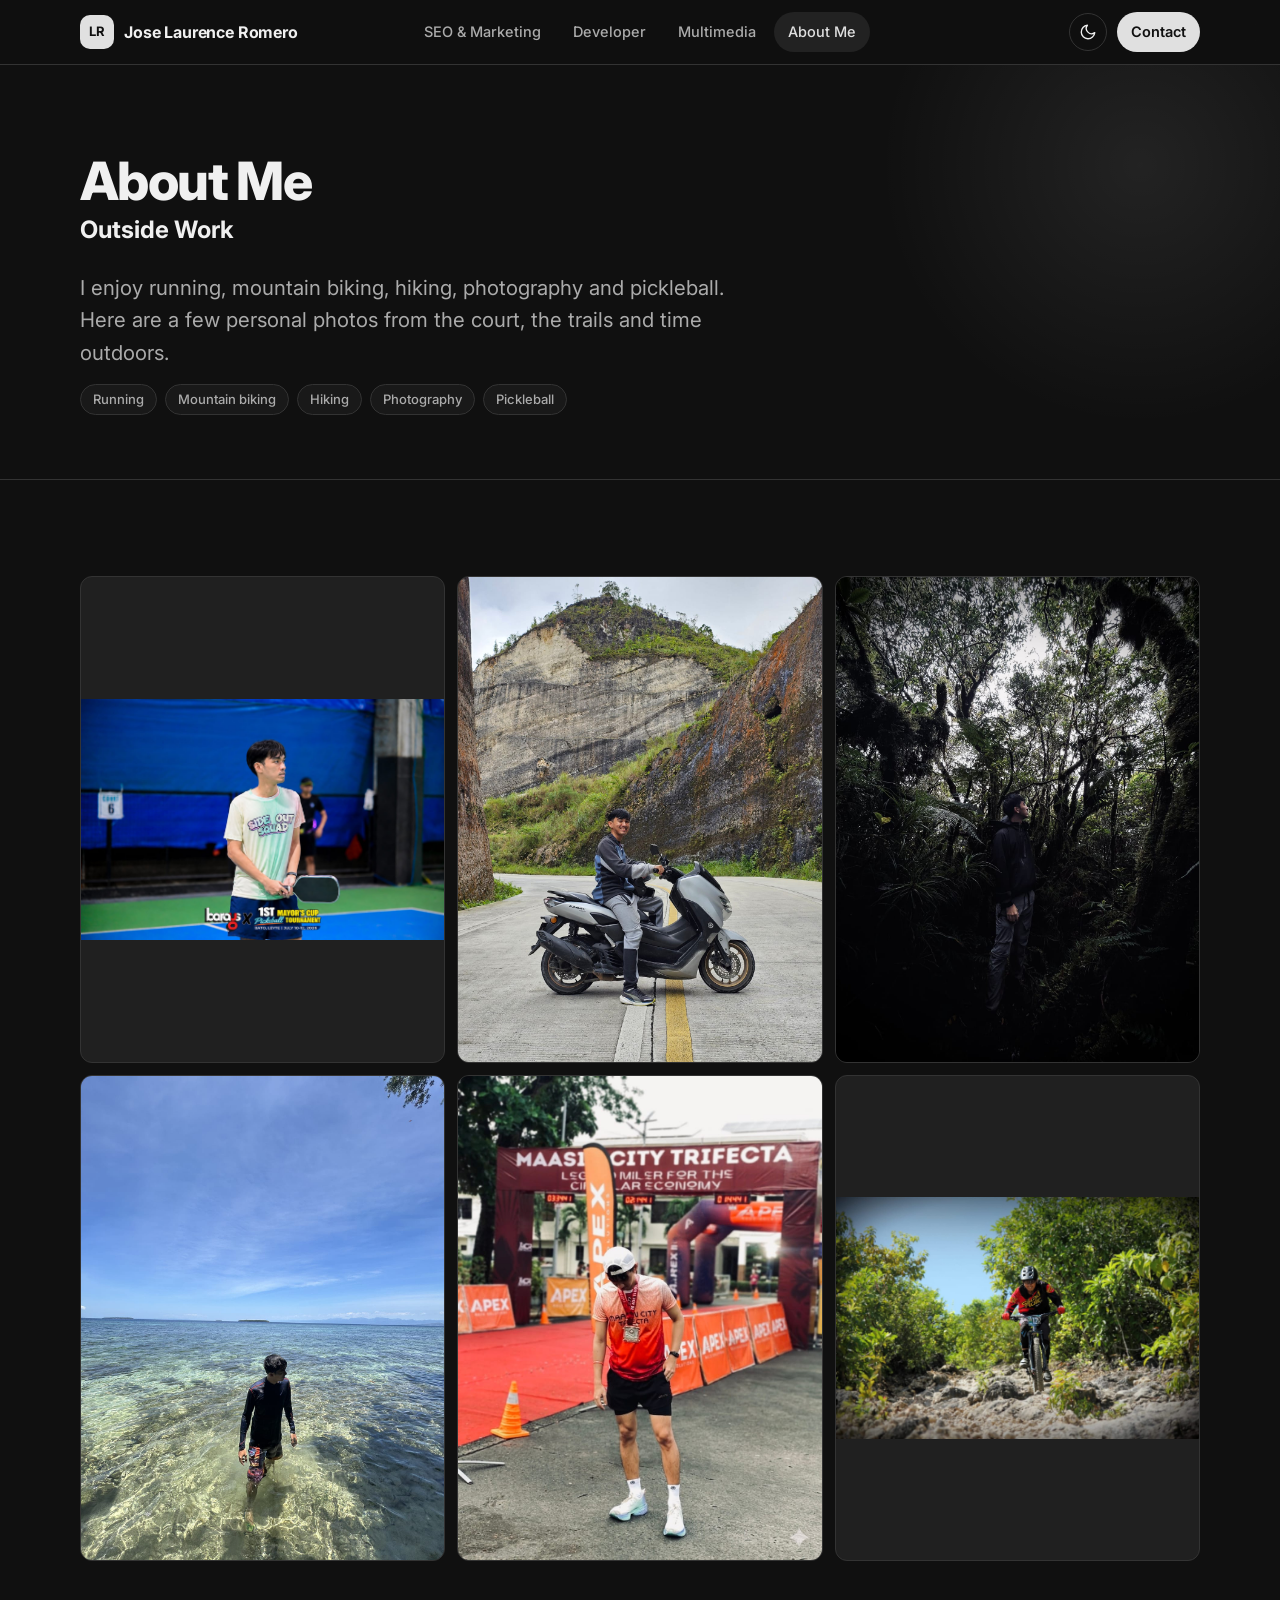
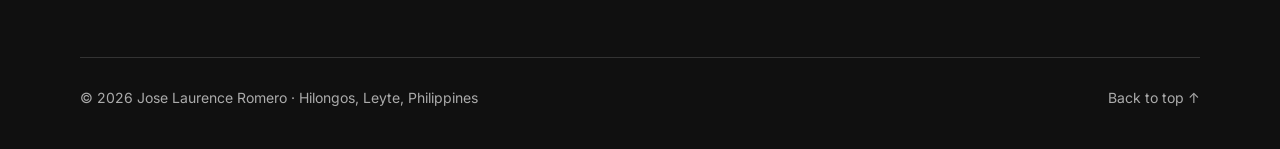
==== about/index.html @ 7d0120bb "Save portfolio baseline after reverting bottom-left glow" ====
<!doctype html>
<html lang="en" data-theme="dark">
<head>
  <meta charset="utf-8">
  <meta name="viewport" content="width=device-width, initial-scale=1">
  <title>About me | Jose Laurence Romero</title>
  <meta name="description" content="Get to know Jose Laurence Romero outside work: hobbies, outdoor activities and personal photos.">
  <meta property="og:title" content="About me | Jose Laurence Romero">
  <meta property="og:type" content="website">
  <meta name="theme-color" content="#4f46e5">
  <script>try{var t=localStorage.getItem("theme");if(t)document.documentElement.setAttribute("data-theme",t)}catch(e){}</script>
  <link rel="preconnect" href="https://fonts.googleapis.com">
  <link rel="preconnect" href="https://fonts.gstatic.com" crossorigin>
  <link rel="stylesheet" href="https://fonts.googleapis.com/css2?family=Inter:wght@400;500;600;700;800&display=swap">
  <link rel="stylesheet" href="../style.css">
</head>
<body data-view="about" data-root="..">
  <a class="skip" href="#main">Skip to content</a>
  <header class="nav" id="nav"></header>
  <main id="main"><noscript><p style="padding:40px">This portfolio needs JavaScript. <a href="../">Back to home</a>.</p></noscript></main>
  <footer id="footer"></footer>
  <script src="../content.js"></script>
  <script src="../app.js"></script>
</body>
</html>
---- style.css ----
/* Clean, minimal, modern. Colors and spacing are all variables at the top. */
:root {
  --bg: #ffffff;
  --surface: #f6f7f9;
  --card: #ffffff;
  --text: #0f172a;
  --muted: #5b6475;
  --line: #e4e7ec;
  --accent: #4f46e5;
  --accent-soft: rgba(79, 70, 229, 0.1);
  --seo: #2563eb;
  --dev: #7c3aed;
  --multimedia: #e11d48;
  --shadow: 0 1px 2px rgba(15, 23, 42, 0.05), 0 8px 24px rgba(15, 23, 42, 0.06);
  --shadow-up: 0 2px 4px rgba(15, 23, 42, 0.06), 0 18px 40px rgba(15, 23, 42, 0.12);
  --radius: 16px;
  --ease: cubic-bezier(0.22, 0.61, 0.36, 1);
  color-scheme: light;
}
@media (prefers-color-scheme: dark) {
  :root:not([data-theme="light"]) {
    --bg: #101010;
    --surface: #191919;
    --card: #202020;
    --text: #f0f0f0;
    --muted: #ababab;
    --line: #333333;
    --accent: #e0e0e0;
    --accent-soft: rgba(255, 255, 255, 0.08);
    --seo: #60a5fa;
    --dev: #a78bfa;
    --multimedia: #fb7185;
    --shadow: 0 1px 2px rgba(0, 0, 0, 0.3), 0 8px 24px rgba(0, 0, 0, 0.3);
    --shadow-up: 0 2px 4px rgba(0, 0, 0, 0.4), 0 18px 40px rgba(0, 0, 0, 0.45);
    color-scheme: dark;
  }
}
:root[data-theme="dark"] {
  --bg: #101010;
  --surface: #191919;
  --card: #202020;
  --text: #f0f0f0;
  --muted: #ababab;
  --line: #333333;
  --accent: #e0e0e0;
  --accent-soft: rgba(255, 255, 255, 0.08);
  --seo: #60a5fa;
  --dev: #a78bfa;
  --multimedia: #fb7185;
  --shadow: 0 1px 2px rgba(0, 0, 0, 0.3), 0 8px 24px rgba(0, 0, 0, 0.3);
  --shadow-up: 0 2px 4px rgba(0, 0, 0, 0.4), 0 18px 40px rgba(0, 0, 0, 0.45);
  color-scheme: dark;
}

/* Each page gets its own accent colour */
body[data-view="seo"] { --accent: var(--seo); --accent-soft: color-mix(in srgb, var(--seo) 12%, transparent); }
body[data-view="dev"] { --accent: var(--dev); --accent-soft: color-mix(in srgb, var(--dev) 12%, transparent); }
body[data-view="multimedia"] { --accent: var(--multimedia); --accent-soft: color-mix(in srgb, var(--multimedia) 12%, transparent); }

@view-transition { navigation: auto; }
::view-transition-old(root), ::view-transition-new(root) { animation-duration: 0.28s; }

*, *::before, *::after { box-sizing: border-box; }
html { scroll-behavior: smooth; scroll-padding-top: 84px; -webkit-text-size-adjust: 100%; }
body {
  margin: 0;
  background: var(--bg);
  color: var(--text);
  font: 16px/1.65 "Inter", system-ui, -apple-system, "Segoe UI", Roboto, sans-serif;
  -webkit-font-smoothing: antialiased;
  transition: background 0.3s var(--ease), color 0.3s var(--ease);
}
body.noscroll { overflow: hidden; }
img { max-width: 100%; display: block; }
a { color: inherit; text-decoration: none; }
h1, h2, h3, h4, p, ul, dl { margin: 0; }
ul { padding: 0; list-style: none; }
.wrap { width: min(1120px, 100% - 40px); margin-inline: auto; }
.skip { position: absolute; left: -999px; top: 8px; background: var(--accent); color: #fff; padding: 8px 14px; border-radius: 8px; z-index: 100; }
.skip:focus { left: 8px; }
:focus-visible { outline: 2px solid var(--accent); outline-offset: 3px; border-radius: 6px; }

/* ---------- nav ---------- */
.nav { position: sticky; top: 0; z-index: 50; background: color-mix(in srgb, var(--bg) 82%, transparent); backdrop-filter: saturate(1.6) blur(14px); -webkit-backdrop-filter: saturate(1.6) blur(14px); border-bottom: 1px solid var(--line); }
.nav-in { display: grid; grid-template-columns: 1fr auto 1fr; align-items: center; height: 64px; gap: 12px; }
.brand { display: flex; align-items: center; gap: 10px; font-weight: 700; letter-spacing: -0.01em; }
.mono { display: grid; place-items: center; width: 34px; height: 34px; border-radius: 10px; background: var(--accent); color: #fff; font-size: 13px; letter-spacing: 0.02em; transition: transform 0.3s var(--ease); }
.brand:hover .mono { transform: rotate(-6deg) scale(1.05); }
.links { display: contents; }
.nav-pages, .nav-actions { display: flex; align-items: center; gap: 4px; }
.nav-pages { grid-column: 2; }
.nav-actions { grid-column: 3; justify-self: end; }
.links a { padding: 8px 14px; border-radius: 999px; color: var(--muted); font-size: 14.5px; font-weight: 500; transition: color 0.2s, background 0.2s; }
.links a:hover { color: var(--text); background: var(--surface); }
.links a.active { color: var(--accent); background: var(--accent-soft); }
.links a.nav-contact { background: var(--accent); color: var(--bg); font-weight: 600; margin-left: 6px; }
.links a.nav-contact:hover { background: var(--text); color: var(--bg); }
.links a.nav-contact:focus-visible { outline: 2px solid var(--accent); outline-offset: 3px; }
.theme { display: grid; place-items: center; width: 38px; height: 38px; margin-left: 6px; border-radius: 50%; border: 1px solid var(--line); background: transparent; color: var(--text); cursor: pointer; transition: background 0.2s, transform 0.3s var(--ease); }
.theme:hover { background: var(--surface); transform: rotate(18deg); }
.theme svg { width: 18px; height: 18px; }
.burger { display: none; width: 40px; height: 40px; border: 1px solid var(--line); border-radius: 10px; background: transparent; cursor: pointer; position: relative; }
.burger span { position: absolute; left: 11px; right: 11px; height: 2px; background: var(--text); border-radius: 2px; transition: transform 0.25s var(--ease), top 0.25s var(--ease); }
.burger span:first-child { top: 16px; }
.burger span:last-child { top: 22px; }
.burger[aria-expanded="true"] span:first-child { top: 19px; transform: rotate(45deg); }
.burger[aria-expanded="true"] span:last-child { top: 19px; transform: rotate(-45deg); }

/* ---------- buttons, chips ---------- */
.btn-row { display: flex; flex-wrap: wrap; gap: 12px; margin-top: 28px; }
.btn { display: inline-flex; align-items: center; justify-content: center; padding: 12px 22px; border-radius: 999px; font: inherit; font-weight: 600; font-size: 15px; cursor: pointer; border: 1px solid transparent; transition: transform 0.2s var(--ease), box-shadow 0.2s, background 0.2s, border-color 0.2s; }
.btn:hover { transform: translateY(-2px); }
.btn.primary { background: var(--accent); color: #fff; box-shadow: 0 6px 18px color-mix(in srgb, var(--accent) 35%, transparent); }
.btn.primary:hover { box-shadow: 0 10px 26px color-mix(in srgb, var(--accent) 45%, transparent); }
.btn.ghost { background: transparent; border-color: var(--line); color: var(--text); }
.btn.ghost:hover { border-color: var(--accent); color: var(--accent); }
.chips { display: flex; flex-wrap: wrap; gap: 8px; margin-top: 14px; }
.chips li { padding: 4px 12px; border-radius: 999px; background: var(--surface); border: 1px solid var(--line); color: var(--muted); font-size: 13px; font-weight: 500; }

/* ---------- reveal animation ---------- */
.reveal { opacity: 0; transform: translateY(18px); transition: opacity 0.7s var(--ease), transform 0.7s var(--ease); }
.reveal.in { opacity: 1; transform: none; }

/* ---------- hero ---------- */
.hero { position: relative; overflow: hidden; padding: clamp(72px, 12vw, 140px) 0 clamp(56px, 8vw, 96px); }
.hero::before { content: ""; position: absolute; inset: -20% -10% auto auto; width: 620px; height: 620px; background: radial-gradient(closest-side, var(--accent-soft), transparent); filter: blur(10px); animation: drift 16s ease-in-out infinite alternate; pointer-events: none; }
@keyframes drift { to { transform: translate(-60px, 40px) scale(1.1); } }
.hero-in { position: relative; display: grid; grid-template-columns: minmax(0, 1fr) minmax(240px, 350px); gap: clamp(24px, 5vw, 64px); align-items: center; }
.hero-portrait { width: 100%; aspect-ratio: 1; overflow: hidden; border-radius: 50%; border: 1px solid var(--line); box-shadow: var(--shadow); }
.hero-portrait img { width: 100%; height: 100%; object-fit: cover; object-position: center 70%; transform: scale(1.6); transform-origin: center 70%; }
.kicker { display: inline-flex; align-items: center; gap: 10px; color: var(--accent); font-weight: 600; font-size: 14px; letter-spacing: 0.02em; margin-bottom: 18px; }
.pulse { width: 9px; height: 9px; border-radius: 50%; background: #22c55e; box-shadow: 0 0 0 0 rgba(34, 197, 94, 0.5); animation: pulse 2s infinite; }
@keyframes pulse { 70% { box-shadow: 0 0 0 10px rgba(34, 197, 94, 0); } 100% { box-shadow: 0 0 0 0 rgba(34, 197, 94, 0); } }
.hero h1 { font-size: clamp(2.6rem, 7vw, 5rem); line-height: 1.04; letter-spacing: -0.035em; font-weight: 800; }
.lead { max-width: 680px; margin-top: 22px; font-size: clamp(1.05rem, 2vw, 1.28rem); color: var(--muted); line-height: 1.6; }

/* ---------- sections ---------- */
.section { padding: clamp(56px, 8vw, 96px) 0; }
.section.alt { background: var(--surface); }
.section-title { font-size: clamp(1.6rem, 3.4vw, 2.2rem); letter-spacing: -0.025em; line-height: 1.15; margin-bottom: 14px; font-weight: 750; }
.section-sub { color: var(--muted); margin-bottom: 36px; }
.sub-title { font-size: 1.25rem; margin: 48px 0 16px; letter-spacing: -0.01em; }
.meta { color: var(--muted); font-size: 14px; margin-bottom: 14px; }
.narrow { max-width: 720px; }
.note { margin-top: 14px; color: var(--muted); font-size: 14px; max-width: 760px; }
.note.strong { color: var(--text); }

/* ---------- role cards ---------- */
.cards { display: grid; grid-template-columns: repeat(3, 1fr); gap: 22px; }
.role-card { position: relative; display: flex; flex-direction: column; padding: 30px; background: var(--card); border: 1px solid var(--line); border-radius: var(--radius); box-shadow: var(--shadow); transition: transform 0.35s var(--ease), box-shadow 0.35s var(--ease), border-color 0.35s; overflow: hidden; }
.role-card::after { content: ""; position: absolute; left: 0; right: 0; top: 0; height: 3px; background: var(--c); transform: scaleX(0); transform-origin: left; transition: transform 0.45s var(--ease); }
.role-card[data-role="seo"] { --c: var(--seo); }
.role-card[data-role="dev"] { --c: var(--dev); }
.role-card[data-role="multimedia"] { --c: var(--multimedia); }
.role-card:hover { transform: translateY(-6px); box-shadow: var(--shadow-up); border-color: color-mix(in srgb, var(--c) 40%, var(--line)); }
.role-card:hover::after { transform: scaleX(1); }
.role-ico { display: grid; place-items: center; width: 52px; height: 52px; border-radius: 14px; margin-bottom: 20px; color: var(--c); background: color-mix(in srgb, var(--c) 12%, transparent); }
.role-ico svg { width: 26px; height: 26px; }
.role-card h3 { font-size: 1.3rem; letter-spacing: -0.015em; margin-bottom: 10px; }
.role-card p { color: var(--muted); font-size: 15px; flex: 1; }
.role-go { margin-top: 22px; color: var(--c); font-weight: 600; font-size: 15px; }
.role-go i { display: inline-block; font-style: normal; transition: transform 0.25s var(--ease); }
.role-card:hover .role-go i { transform: translateX(6px); }

/* ---------- about + timeline ---------- */
.about-grid { display: grid; grid-template-columns: 1.1fr 1fr; gap: clamp(32px, 6vw, 80px); align-items: start; }
.about-grid p { color: var(--muted); margin-bottom: 14px; max-width: 560px; }
.about-grid h3 { font-size: 1.15rem; margin-bottom: 18px; }
.facts { margin-top: 26px; display: grid; gap: 12px; }
.facts div { display: grid; grid-template-columns: 96px 1fr; gap: 12px; padding-top: 12px; border-top: 1px solid var(--line); font-size: 14.5px; }
.facts dt { color: var(--muted); font-weight: 600; }
.facts dd { margin: 0; }
.about-discover { position: relative; display: inline-block; text-decoration: underline; text-decoration-color: transparent; text-underline-offset: 7px; transition: text-decoration-color 0.2s; }
.about-discover:hover, .about-discover:focus-visible { text-decoration-color: currentColor; }
.about-hint { position: absolute; bottom: calc(100% + 10px); left: 0; width: max-content; max-width: min(280px, calc(100vw - 40px)); padding: 10px 14px; border: 1px solid var(--line); border-radius: 10px; background: var(--card); color: var(--text); box-shadow: var(--shadow); font-size: 13px; font-weight: 500; line-height: 1.5; letter-spacing: 0; opacity: 0; visibility: hidden; transform: translateY(4px); transition: opacity 0.2s, transform 0.2s, visibility 0.2s; }
.about-discover:hover .about-hint, .about-discover:focus-visible .about-hint { opacity: 1; visibility: visible; transform: translateY(0); }
@media (hover: none) {
  .about-discover { text-decoration-color: var(--line); }
}
.personal-photos { display: grid; grid-template-columns: repeat(2, minmax(0, 1fr)); gap: 12px; margin-top: 18px; }
.personal-photos a { display: grid; place-items: center; overflow: hidden; border: 1px solid var(--line); border-radius: 12px; background: var(--card); }
.personal-photos img { width: 100%; height: auto; aspect-ratio: 3 / 4; object-fit: contain; }
.personal-photos a:focus-visible { outline: 2px solid var(--accent); outline-offset: 4px; }
.personal-page .personal-photos { grid-template-columns: repeat(3, minmax(0, 1fr)); margin-top: 0; }
@media (max-width: 700px) {
  .personal-page .personal-photos { grid-template-columns: repeat(2, minmax(0, 1fr)); }
}
.timeline { display: grid; gap: 4px; }
.tl-item { display: grid; grid-template-columns: 14px 1fr auto; gap: 14px; align-items: start; padding: 16px 18px; border-radius: 12px; transition: background 0.2s; }
.tl-item:hover { background: var(--card); }
.tl-item h4 { font-size: 1rem; }
.tl-item p { color: var(--muted); font-size: 14px; }
.tl-date { color: var(--muted); font-size: 13px; font-weight: 500; white-space: nowrap; }
.tl-dot { display: inline-block; width: 10px; height: 10px; border-radius: 50%; margin-top: 7px; background: var(--accent); }
.tl-dot[data-role="seo"] { background: var(--seo); }
.tl-dot[data-role="dev"] { background: var(--dev); }
.tl-dot[data-role="multimedia"] { background: var(--multimedia); }
.legend { display: flex; flex-wrap: wrap; gap: 8px 18px; margin-top: 18px; padding-left: 18px; font-size: 13px; color: var(--muted); }
.legend span { display: inline-flex; align-items: center; gap: 8px; }
.legend .tl-dot { margin-top: 0; }

/* ---------- role page header ---------- */
.page-head { position: relative; overflow: hidden; padding: clamp(48px, 7vw, 88px) 0 clamp(40px, 6vw, 64px); border-bottom: 1px solid var(--line); }
.page-head::before { content: ""; position: absolute; right: -120px; top: -160px; width: 520px; height: 520px; background: radial-gradient(closest-side, var(--accent-soft), transparent); pointer-events: none; }
.page-head .wrap { position: relative; }
.page-head h1 { font-size: clamp(2rem, 5vw, 3.3rem); line-height: 1.08; letter-spacing: -0.03em; font-weight: 800; max-width: 860px; }
.back { display: inline-block; margin-bottom: 22px; color: var(--muted); font-size: 14px; font-weight: 500; transition: color 0.2s, transform 0.2s; }
.back:hover { color: var(--accent); transform: translateX(-3px); }
.switch { display: flex; flex-wrap: wrap; align-items: center; gap: 10px; margin-top: 30px; color: var(--muted); font-size: 14px; }
.pill { padding: 6px 14px; border: 1px solid var(--line); border-radius: 999px; font-weight: 500; color: var(--text); transition: border-color 0.2s, color 0.2s, transform 0.2s; }
.pill:hover { transform: translateY(-2px); }
.pill[data-role="seo"]:hover { border-color: var(--seo); color: var(--seo); }
.pill[data-role="dev"]:hover { border-color: var(--dev); color: var(--dev); }
.pill[data-role="multimedia"]:hover { border-color: var(--multimedia); color: var(--multimedia); }

/* ---------- SEO case study ---------- */
.stats { display: grid; grid-template-columns: repeat(4, 1fr); gap: 18px; margin: 36px 0; }
.stat { padding: 24px; background: var(--card); border: 1px solid var(--line); border-radius: var(--radius); box-shadow: var(--shadow); display: flex; flex-direction: column; gap: 4px; }
.stat strong { font-size: clamp(1.7rem, 3.2vw, 2.3rem); letter-spacing: -0.03em; color: var(--accent); line-height: 1.1; }
.stat span { font-weight: 600; font-size: 14.5px; }
.stat small { color: var(--muted); font-size: 12.5px; }
.panel { padding: 28px; background: var(--card); border: 1px solid var(--line); border-radius: var(--radius); box-shadow: var(--shadow); }
.panel h3 { margin-bottom: 8px; }
.case-figure { margin-top: 24px; }
.case-figure figure { margin: 16px 0 0; }
.case-figure-image { display: block; overflow: hidden; padding: 8px; border-radius: 12px; background: #fff; }
.case-figure-image img { display: block; width: 100%; max-width: 100%; height: auto; }
.panel.case-figure .note:first-of-type { margin-top: 12px; }
.figure-explanation { max-width: 760px; margin-top: 16px; color: var(--muted); }
.case-figure h4 { margin-top: 22px; }
.indexing-chart { padding: clamp(10px, 2vw, 24px); background: var(--surface); border: 1px solid var(--line); border-radius: 12px; }
.indexing-chart svg { display: block; width: 100%; height: auto; overflow: visible; }
.indexing-legend { display: flex; flex-wrap: wrap; gap: 10px 24px; font-size: 14px; color: var(--muted); }
.indexing-legend li { display: flex; align-items: center; gap: 8px; }
.series-0 { color: var(--seo); }
.series-1 { color: var(--muted); }
.indexing-key { width: 20px; border-top: 3px solid currentColor; }
.indexing-key.series-1 { border-top-style: dashed; }
.indexing-grid { stroke: var(--line); }
.indexing-axis { fill: var(--muted); font-family: inherit; font-size: 14px; }
.indexing-value { fill: currentColor; font-family: inherit; font-size: 15px; font-weight: 700; }
.indexing-line { fill: none; stroke: currentColor; stroke-width: 3; stroke-linejoin: round; stroke-dasharray: 1; stroke-dashoffset: 1; transition: stroke-dashoffset 1.2s var(--ease) 0.15s; }
.case-figure.in .indexing-line { stroke-dashoffset: 0; }
.indexing-point { fill: var(--card); stroke: currentColor; stroke-width: 2; opacity: 0; transition: opacity 0.3s 0.9s; }
.case-figure.in .indexing-point { opacity: 1; }
.indexing-point:hover, .indexing-point:focus { fill: currentColor; stroke-width: 3; }
.indexing-source { text-decoration: underline; text-underline-offset: 3px; }
@media (max-width: 720px) {
  .indexing-axis, .indexing-value { font-size: 19px; }
}
@media (prefers-reduced-motion: reduce) {
  .indexing-line { stroke-dashoffset: 0; }
  .indexing-point { opacity: 1; }
}
.bars { display: flex; align-items: flex-end; justify-content: space-between; gap: clamp(8px, 3vw, 28px); height: 250px; padding-top: 12px; border-bottom: 1px solid var(--line); }
.bar-col { flex: 1; display: flex; flex-direction: column; align-items: center; justify-content: flex-end; height: 100%; }
.bar-val { font-weight: 700; font-size: 14px; margin-bottom: 6px; }
.bar { width: min(64px, 100%); height: 0; border-radius: 8px 8px 0 0; background: var(--accent); transition: height 1.1s var(--ease) 0.15s; }
.panel.in .bar { height: calc(var(--n) * 1.7px); }
.bar.partial { background: color-mix(in srgb, var(--accent) 45%, transparent); }
.bars .bar-col { position: relative; }
.bar-lab { position: absolute; top: 100%; margin-top: 8px; white-space: nowrap; font-size: 12.5px; color: var(--muted); text-align: center; }
.bar-lab small { display: block; font-size: 11px; opacity: 0.8; }
.panel .note:first-of-type { margin-top: 60px; }
.table-wrap { overflow-x: auto; border: 1px solid var(--line); border-radius: var(--radius); background: var(--card); box-shadow: var(--shadow); }
table { width: 100%; border-collapse: collapse; font-size: 14.5px; min-width: 620px; }
th, td { text-align: left; padding: 14px 18px; border-bottom: 1px solid var(--line); vertical-align: top; }
thead th { background: var(--surface); font-size: 12.5px; text-transform: uppercase; letter-spacing: 0.06em; color: var(--muted); }
tbody th { font-weight: 600; white-space: nowrap; }
tbody tr:last-child > * { border-bottom: 0; }
tbody tr:hover { background: color-mix(in srgb, var(--accent) 4%, transparent); }
.did-grid { display: grid; grid-template-columns: repeat(3, 1fr); gap: 18px; margin-top: 28px; }
.did { padding: 24px; border: 1px solid var(--line); border-radius: var(--radius); background: var(--card); transition: transform 0.3s var(--ease), box-shadow 0.3s; }
.did:hover { transform: translateY(-4px); box-shadow: var(--shadow); }
.did .num { display: block; font-weight: 800; font-size: 13px; color: var(--accent); letter-spacing: 0.08em; margin-bottom: 10px; }
.did h4 { font-size: 1.05rem; margin-bottom: 6px; }
.did p { color: var(--muted); font-size: 14.5px; }
.callout { margin-top: 32px; padding: 20px 24px; border-left: 4px solid var(--accent); background: var(--accent-soft); border-radius: 0 12px 12px 0; font-size: 15px; }

/* ---------- skills, experience ---------- */
.skill-grid { display: grid; grid-template-columns: repeat(auto-fill, minmax(300px, 1fr)); gap: 18px; margin-top: 24px; }
.skill { padding: 22px 24px; background: var(--card); border: 1px solid var(--line); border-radius: var(--radius); }
.skill h4 { font-size: 13px; text-transform: uppercase; letter-spacing: 0.07em; color: var(--accent); }
.skill .chips { margin-top: 12px; }
.skill .chips li, .project .chips li { display: inline-flex; align-items: center; gap: 6px; }
.tool-logo { width: 16px; height: 16px; flex-shrink: 0; object-fit: contain; }
[data-theme="dark"] .tool-logo { filter: brightness(0) invert(1); }
@media (prefers-color-scheme: dark) {
  :root:not([data-theme]) .tool-logo { filter: brightness(0) invert(1); }
}
.exp { padding: 24px; border: 1px solid var(--line); border-radius: var(--radius); background: var(--card); margin-top: 18px; }
.experience-more { margin-top: 14px; }
.experience-more summary { width: fit-content; cursor: pointer; color: var(--accent); font-size: 14px; font-weight: 600; }
.experience-more .less-label, .experience-more[open] .more-label { display: none; }
.experience-more[open] .less-label { display: inline; }
.exp-head, .edu { display: flex; justify-content: space-between; gap: 16px; align-items: flex-start; }
.exp-head h3, .edu h4 { font-size: 1.1rem; }
.exp-head p, .edu p { color: var(--muted); font-size: 14.5px; }
.organization-name { display: flex; align-items: center; gap: 8px; }
.organization-logo { width: 24px; height: 24px; flex-shrink: 0; object-fit: contain; }
.edu { padding: 18px 0; border-bottom: 1px solid var(--line); }
.bullets { margin-top: 14px; display: grid; gap: 8px; }
.bullets li { position: relative; padding-left: 20px; color: var(--muted); font-size: 15px; }
.bullets li::before { content: ""; position: absolute; left: 0; top: 0.7em; width: 8px; height: 2px; background: var(--accent); }
.two-col { display: grid; grid-template-columns: 1.3fr 1fr; gap: clamp(28px, 5vw, 64px); align-items: start; }

/* ---------- dev projects ---------- */
.projects { display: grid; gap: 24px; margin-top: 28px; }
.project { display: grid; grid-template-columns: 1fr; border: 1px solid var(--line); border-radius: var(--radius); background: var(--card); box-shadow: var(--shadow); overflow: hidden; transition: transform 0.35s var(--ease), box-shadow 0.35s; }
.project:hover { transform: translateY(-4px); box-shadow: var(--shadow-up); }
.project-img { width: 100%; aspect-ratio: 16 / 7; object-fit: cover; border-bottom: 1px solid var(--line); }
.project-body { padding: clamp(24px, 4vw, 38px); }
.project h3 { font-size: 1.5rem; letter-spacing: -0.02em; }
.project .btn-row:empty { display: none; }

/* ---------- multimedia gallery ---------- */
.tabs { display: flex; flex-wrap: wrap; gap: 8px; margin: 22px 0 28px; }
.tab { padding: 8px 18px; border: 1px solid var(--line); border-radius: 999px; background: transparent; color: var(--muted); font: inherit; font-weight: 600; font-size: 14px; cursor: pointer; transition: all 0.2s var(--ease); }
.tab:hover { color: var(--text); border-color: var(--accent); }
.tab.on { background: var(--accent); border-color: var(--accent); color: #fff; }
.masonry { columns: 4 220px; column-gap: 14px; }
.shot { display: block; width: 100%; padding: 0; margin: 0 0 14px; break-inside: avoid; border: 0; background: var(--surface); border-radius: 12px; overflow: hidden; cursor: zoom-in; position: relative; min-height: 120px; animation: pop 0.5s var(--ease) both; }
@keyframes pop { from { opacity: 0; transform: scale(0.97) translateY(8px); } }
.shot img { width: 100%; height: auto; transition: transform 0.6s var(--ease); }
.shot:hover img { transform: scale(1.05); }
.shot::after { content: ""; position: absolute; inset: 0; background: linear-gradient(to top, rgba(0, 0, 0, 0.28), transparent 45%); opacity: 0; transition: opacity 0.3s; }
.shot:hover::after { opacity: 1; }
.more { text-align: center; margin-top: 20px; }
.more .btn { margin: 0; }
.video-grid { display: grid; grid-template-columns: repeat(auto-fit, minmax(min(100%, 320px), 1fr)); gap: 22px; margin-top: 24px; }
.video-watch { display: inline-block; margin-top: 8px; color: var(--accent); font-size: 14px; text-decoration: underline; text-underline-offset: 3px; }
.sr-only { position: absolute; width: 1px; height: 1px; padding: 0; margin: -1px; overflow: hidden; clip-path: inset(50%); white-space: nowrap; border: 0; }
.video { margin: 0; }
.video-frame { aspect-ratio: 16 / 9; border-radius: var(--radius); overflow: hidden; background: #000; box-shadow: var(--shadow); }
.video-frame iframe { width: 100%; height: 100%; border: 0; }
.video figcaption { display: flex; justify-content: space-between; gap: 12px; padding-top: 12px; font-size: 14.5px; }
.video figcaption span { color: var(--muted); }

/* ---------- lightbox ---------- */
.lightbox { position: fixed; inset: 0; z-index: 100; background: rgba(5, 8, 15, 0.92); display: grid; place-items: center; animation: fade 0.25s; }
.lightbox[hidden] { display: none; }
@keyframes fade { from { opacity: 0; } }
.lb-stage { display: grid; place-items: center; width: 100%; height: 100%; padding: 56px 64px; }
#lb-img { max-width: 100%; max-height: 100%; border-radius: 8px; opacity: 0; transform: scale(0.98); transition: opacity 0.3s, transform 0.3s var(--ease); box-shadow: 0 20px 60px rgba(0, 0, 0, 0.5); }
#lb-img.loaded { opacity: 1; transform: none; }
.lb-btn { position: absolute; display: grid; place-items: center; width: 46px; height: 46px; border-radius: 50%; border: 1px solid rgba(255, 255, 255, 0.25); background: rgba(255, 255, 255, 0.08); color: #fff; font-size: 22px; cursor: pointer; transition: background 0.2s; }
.lb-btn:hover { background: rgba(255, 255, 255, 0.2); }
#lb-close { top: 16px; right: 16px; }
#lb-prev { left: 14px; top: 50%; transform: translateY(-50%); }
#lb-next { right: 14px; top: 50%; transform: translateY(-50%); }
#lb-count { position: absolute; bottom: 18px; left: 0; right: 0; text-align: center; color: rgba(255, 255, 255, 0.7); font-size: 13px; }

/* ---------- CTA + footer ---------- */
.cta { padding: clamp(48px, 7vw, 88px) 0; }
.cta-box { padding: clamp(32px, 6vw, 64px); border-radius: 24px; text-align: center; color: #fff; background: radial-gradient(120% 140% at 0% 0%, color-mix(in srgb, var(--accent) 100%, #fff 0%), color-mix(in srgb, var(--accent) 70%, #000 30%)); box-shadow: var(--shadow-up); }
.cta-box h2 { font-size: clamp(1.7rem, 4vw, 2.6rem); letter-spacing: -0.03em; }
.cta-box p { margin: 12px auto 0; max-width: 520px; opacity: 0.9; }
.cta-box .btn-row { justify-content: center; }
.cta-box .btn.primary { background: #fff; color: #191919; box-shadow: none; }
.cta-box .btn.ghost { border-color: rgba(255, 255, 255, 0.5); color: #fff; }
.cta-box .btn.ghost:hover { border-color: #fff; color: #fff; background: rgba(255, 255, 255, 0.12); }
.link-row { display: flex; flex-wrap: wrap; justify-content: center; gap: 8px 22px; margin-top: 26px; }
.link-row a { font-weight: 600; font-size: 14.5px; opacity: 0.92; border-bottom: 1px solid rgba(255, 255, 255, 0.4); padding-bottom: 2px; transition: opacity 0.2s, border-color 0.2s; }
.link-row a:hover { opacity: 1; border-color: #fff; }
.foot-in { display: flex; justify-content: space-between; gap: 16px; flex-wrap: wrap; padding: 28px 0 40px; color: var(--muted); font-size: 14px; border-top: 1px solid var(--line); }
.totop:hover { color: var(--accent); }

/* ---------- responsive ---------- */
:root[data-theme="dark"] .mono, :root[data-theme="dark"] .btn.primary { color: var(--bg); }
:root[data-theme="dark"] .cta-box .btn.primary { color: #191919; }
:root[data-theme="dark"] body:is([data-view="home"], [data-view="about"]) .cta-box { background: #262626; border: 1px solid var(--line); }
@media (max-width: 1100px) {
  .nav-in { display: flex; justify-content: space-between; }
  .burger { display: block; }
  .links { display: flex; position: absolute; top: 64px; left: 0; right: 0; flex-direction: column; align-items: stretch; padding: 12px 20px 20px; background: var(--bg); border-bottom: 1px solid var(--line); transform: translateY(-8px); opacity: 0; visibility: hidden; transition: all 0.25s var(--ease); }
  .links.open { transform: none; opacity: 1; visibility: visible; }
  .nav-pages { flex-direction: column; align-items: stretch; }
  .nav-actions { justify-content: flex-end; }
  .nav-actions .theme { margin: 0; align-self: center; }
}
@media (max-width: 960px) {
  .cards, .did-grid { grid-template-columns: 1fr 1fr; }
  .stats { grid-template-columns: 1fr 1fr; }
  .about-grid, .two-col { grid-template-columns: 1fr; }
}
@media (max-width: 720px) {
  .hero-in { grid-template-columns: 1fr; }
  .hero-portrait { max-width: 350px; justify-self: center; }
  .burger { display: block; }
  .links { position: absolute; top: 64px; left: 0; right: 0; flex-direction: column; align-items: stretch; padding: 12px 20px 20px; background: var(--bg); border-bottom: 1px solid var(--line); transform: translateY(-8px); opacity: 0; visibility: hidden; transition: all 0.25s var(--ease); }
  .links.open { transform: none; opacity: 1; visibility: visible; }
  .links a { padding: 12px 14px; }
  .theme { margin: 8px 0 0; align-self: flex-start; }
  .brand-name { max-width: 190px; overflow: hidden; text-overflow: ellipsis; white-space: nowrap; }
  .cards, .did-grid { grid-template-columns: 1fr; }
  .stats { grid-template-columns: 1fr 1fr; gap: 12px; }
  .stat { padding: 18px; }
  .tl-item { grid-template-columns: 14px 1fr; }
  .tl-date { grid-column: 2; }
  .lb-stage { padding: 56px 12px; }
  .facts div { grid-template-columns: 1fr; gap: 2px; }
  .panel { padding: 20px 14px; }
  .bars { height: 230px; }
}
@media (prefers-reduced-motion: reduce) {
  *, *::before, *::after { animation: none !important; transition: none !important; scroll-behavior: auto !important; }
  .reveal { opacity: 1; transform: none; }
  .panel .bar { height: calc(var(--n) * 1.7px); }
}
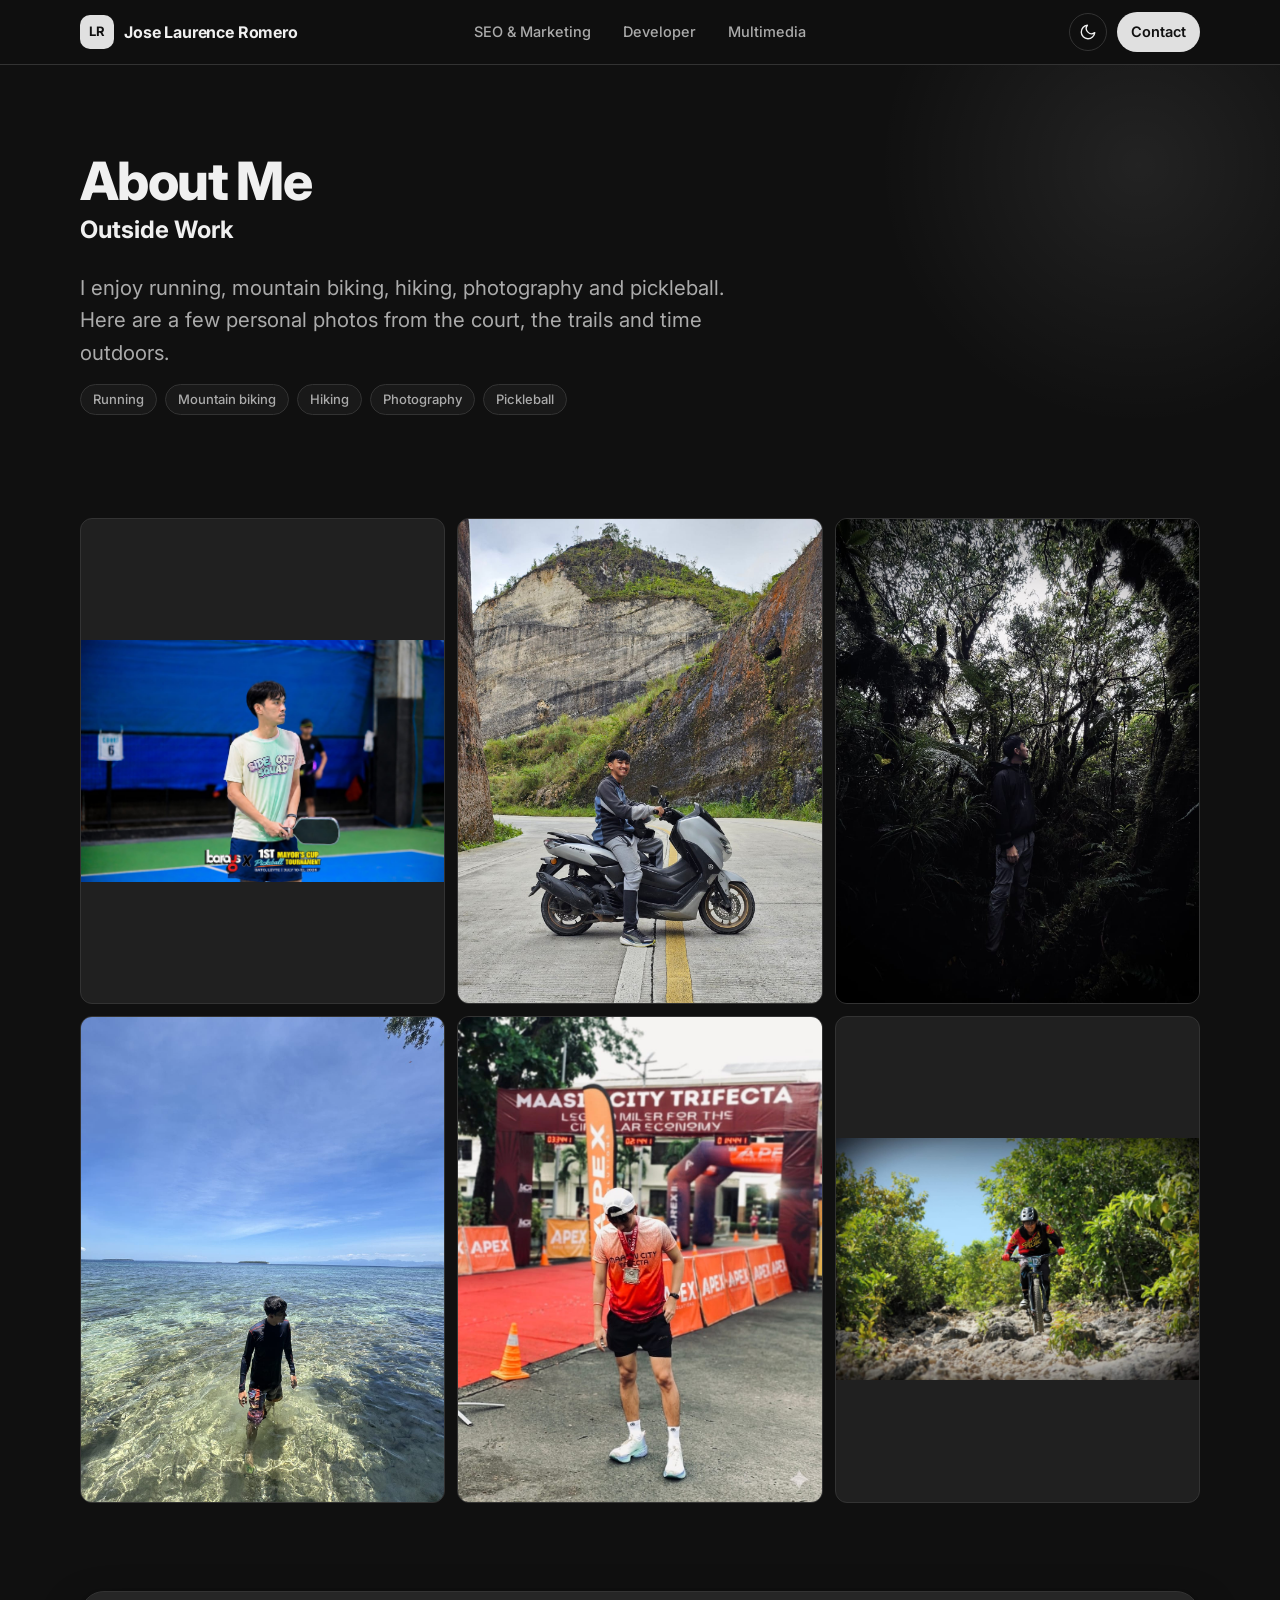
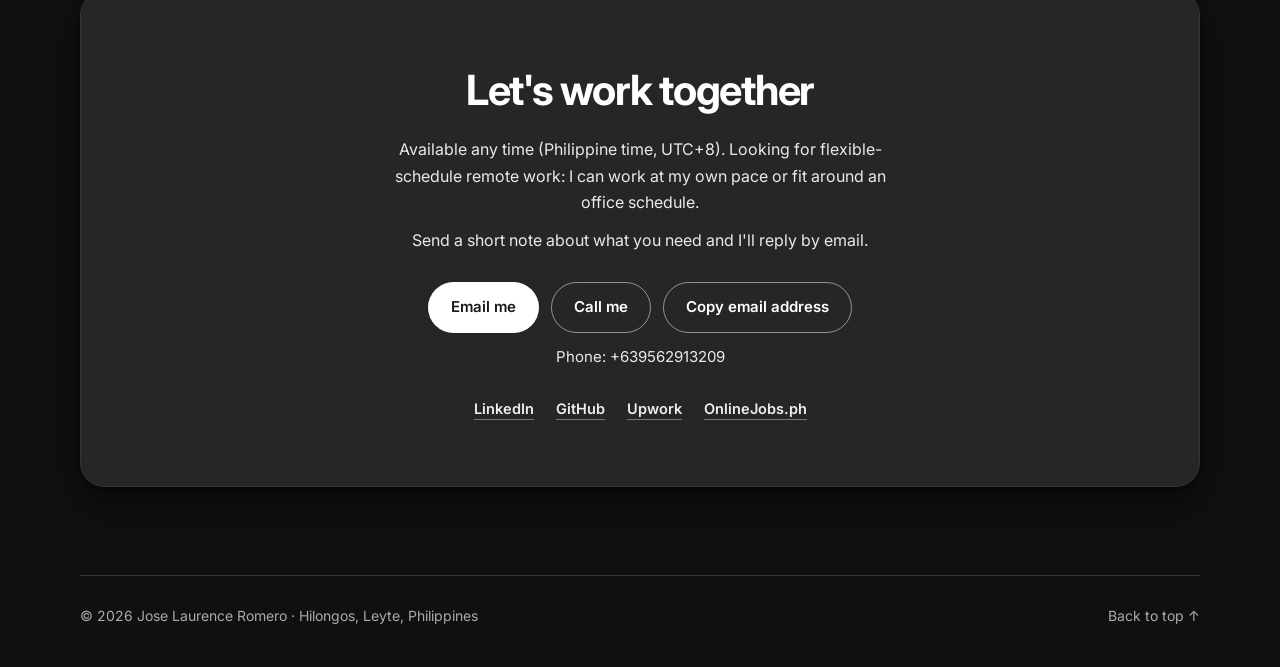
==== commit e4cc72ba: "UI update" ====
--- a/about/index.html
+++ b/about/index.html
@@ -3,6 +3,10 @@
 <head>
   <meta charset="utf-8">
   <meta name="viewport" content="width=device-width, initial-scale=1">
+  <style data-navigation-fade>
+    @view-transition { navigation: auto; }
+    @media (prefers-reduced-motion: reduce) { @view-transition { navigation: none; } }
+  </style>
   <title>About me | Jose Laurence Romero</title>
   <meta name="description" content="Get to know Jose Laurence Romero outside work: hobbies, outdoor activities and personal photos.">
   <meta property="og:title" content="About me | Jose Laurence Romero">
--- a/style.css
+++ b/style.css
@@ -57,8 +57,16 @@
 body[data-view="dev"] { --accent: var(--dev); --accent-soft: color-mix(in srgb, var(--dev) 12%, transparent); }
 body[data-view="multimedia"] { --accent: var(--multimedia); --accent-soft: color-mix(in srgb, var(--multimedia) 12%, transparent); }
 
+
+
+
+/* Normal multi-page navigation; unsupported browsers use a regular page load. */
 @view-transition { navigation: auto; }
 ::view-transition-old(root), ::view-transition-new(root) { animation-duration: 0.28s; }
+@media (prefers-reduced-motion: reduce) {
+  @view-transition { navigation: none; }
+  ::view-transition-old(root), ::view-transition-new(root) { animation: none !important; }
+}
 
 *, *::before, *::after { box-sizing: border-box; }
 html { scroll-behavior: smooth; scroll-padding-top: 84px; -webkit-text-size-adjust: 100%; }
@@ -118,13 +126,15 @@
 .chips li { padding: 4px 12px; border-radius: 999px; background: var(--surface); border: 1px solid var(--line); color: var(--muted); font-size: 13px; font-weight: 500; }
 
 /* ---------- reveal animation ---------- */
-.reveal { opacity: 0; transform: translateY(18px); transition: opacity 0.7s var(--ease), transform 0.7s var(--ease); }
+.reveal { opacity: 1; transform: none; }
+.js-motion .reveal:not(.in) { opacity: 0; transform: translateY(24px); }
+.js-motion .reveal { transition: opacity 0.7s var(--ease), transform 0.7s var(--ease); }
 .reveal.in { opacity: 1; transform: none; }
 
 /* ---------- hero ---------- */
 .hero { position: relative; overflow: hidden; padding: clamp(72px, 12vw, 140px) 0 clamp(56px, 8vw, 96px); }
-.hero::before { content: ""; position: absolute; inset: -20% -10% auto auto; width: 620px; height: 620px; background: radial-gradient(closest-side, var(--accent-soft), transparent); filter: blur(10px); animation: drift 16s ease-in-out infinite alternate; pointer-events: none; }
-@keyframes drift { to { transform: translate(-60px, 40px) scale(1.1); } }
+.hero::before { content: ""; position: absolute; inset: -20% -10% auto auto; width: 620px; height: 620px; background: radial-gradient(closest-side, var(--accent-soft), transparent); filter: blur(10px); transform: translateX(var(--circle-x, 0px)); pointer-events: none; }
+
 .hero-in { position: relative; display: grid; grid-template-columns: minmax(0, 1fr) minmax(240px, 350px); gap: clamp(24px, 5vw, 64px); align-items: center; }
 .hero-portrait { width: 100%; aspect-ratio: 1; overflow: hidden; border-radius: 50%; border: 1px solid var(--line); box-shadow: var(--shadow); }
 .hero-portrait img { width: 100%; height: 100%; object-fit: cover; object-position: center 70%; transform: scale(1.6); transform-origin: center 70%; }
@@ -135,8 +145,9 @@
 .lead { max-width: 680px; margin-top: 22px; font-size: clamp(1.05rem, 2vw, 1.28rem); color: var(--muted); line-height: 1.6; }
 
 /* ---------- sections ---------- */
-.section { padding: clamp(56px, 8vw, 96px) 0; }
-.section.alt { background: var(--surface); }
+.section { padding: clamp(40px, 5vw, 64px) 0; }
+.section.alt { background: transparent; }
+.section + .section, .section + .cta { padding-top: clamp(16px, 2vw, 24px); }
 .section-title { font-size: clamp(1.6rem, 3.4vw, 2.2rem); letter-spacing: -0.025em; line-height: 1.15; margin-bottom: 14px; font-weight: 750; }
 .section-sub { color: var(--muted); margin-bottom: 36px; }
 .sub-title { font-size: 1.25rem; margin: 48px 0 16px; letter-spacing: -0.01em; }
@@ -200,7 +211,7 @@
 .legend .tl-dot { margin-top: 0; }
 
 /* ---------- role page header ---------- */
-.page-head { position: relative; overflow: hidden; padding: clamp(48px, 7vw, 88px) 0 clamp(40px, 6vw, 64px); border-bottom: 1px solid var(--line); }
+.page-head { position: relative; overflow: hidden; padding: clamp(48px, 7vw, 88px) 0 clamp(24px, 3vw, 40px); }
 .page-head::before { content: ""; position: absolute; right: -120px; top: -160px; width: 520px; height: 520px; background: radial-gradient(closest-side, var(--accent-soft), transparent); pointer-events: none; }
 .page-head .wrap { position: relative; }
 .page-head h1 { font-size: clamp(2rem, 5vw, 3.3rem); line-height: 1.08; letter-spacing: -0.03em; font-weight: 800; max-width: 860px; }
@@ -223,7 +234,7 @@
 .panel h3 { margin-bottom: 8px; }
 .case-figure { margin-top: 24px; }
 .case-figure figure { margin: 16px 0 0; }
-.case-figure-image { display: block; overflow: hidden; padding: 8px; border-radius: 12px; background: #fff; }
+.case-figure-image { display: block; overflow: hidden; padding: 8px; border: 1px solid #383b3e; border-radius: 12px; background: #17191a; }
 .case-figure-image img { display: block; width: 100%; max-width: 100%; height: auto; }
 .panel.case-figure .note:first-of-type { margin-top: 12px; }
 .figure-explanation { max-width: 760px; margin-top: 16px; color: var(--muted); }
@@ -298,6 +309,10 @@
 .exp-head p, .edu p { color: var(--muted); font-size: 14.5px; }
 .organization-name { display: flex; align-items: center; gap: 8px; }
 .organization-logo { width: 24px; height: 24px; flex-shrink: 0; object-fit: contain; }
+[data-theme="dark"] .organization-name img[src$="/semrush.svg"] { filter: brightness(0) invert(1); }
+@media (prefers-color-scheme: dark) {
+  :root:not([data-theme]) .organization-name img[src$="/semrush.svg"] { filter: brightness(0) invert(1); }
+}
 .edu { padding: 18px 0; border-bottom: 1px solid var(--line); }
 .bullets { margin-top: 14px; display: grid; gap: 8px; }
 .bullets li { position: relative; padding-left: 20px; color: var(--muted); font-size: 15px; }
@@ -309,6 +324,43 @@
 .project { display: grid; grid-template-columns: 1fr; border: 1px solid var(--line); border-radius: var(--radius); background: var(--card); box-shadow: var(--shadow); overflow: hidden; transition: transform 0.35s var(--ease), box-shadow 0.35s; }
 .project:hover { transform: translateY(-4px); box-shadow: var(--shadow-up); }
 .project-img { width: 100%; aspect-ratio: 16 / 7; object-fit: cover; border-bottom: 1px solid var(--line); }
+.project-view { gap: 8px; }
+.has-project-view { position: relative; }
+.has-project-view > .project-view { position: absolute; top: clamp(24px, 4vw, 38px); right: clamp(24px, 4vw, 38px); padding: 8px 14px; }
+.has-project-view > .meta, .has-project-view > h3 { padding-right: 108px; }
+.project-view svg { width: 18px; height: 18px; flex-shrink: 0; }
+.project-preview-dialog { width: min(1120px, calc(100% - 24px)); max-height: calc(100dvh - 32px); margin: auto; padding: clamp(16px, 3vw, 28px); border: 1px solid var(--line); border-radius: var(--radius); background: var(--bg); color: var(--text); overflow-y: auto; }
+.project-preview-dialog::backdrop { background: rgba(0, 0, 0, 0.8); }
+.project-preview-header { display: flex; justify-content: space-between; align-items: center; gap: 16px; margin-bottom: 24px; }
+.project-preview-header h2 { font-size: clamp(1.1rem, 3vw, 1.5rem); }
+.project-preview-header .btn { flex-shrink: 0; }
+.project-preview-devices { display: grid; grid-template-columns: repeat(2, minmax(0, 1fr)); gap: 32px; align-items: start; }
+.project-preview-devices.single-preview { grid-template-columns: minmax(0, 1fr); }
+.preview-browser { background: #292929; color: #eee; font: 12px/1.4 system-ui, sans-serif; }
+.preview-browser-tabs, .preview-browser-toolbar { display: flex; align-items: center; gap: 12px; padding: 6px 10px; }
+.preview-browser-tab { display: flex; justify-content: space-between; gap: 20px; min-width: 0; padding: 6px 10px; border-radius: 8px 8px 0 0; background: #3a3a3a; }
+.preview-browser-window { margin-left: auto; white-space: nowrap; }
+.preview-browser-toolbar { background: #3a3a3a; }
+.preview-browser-toolbar > span { white-space: nowrap; }
+.preview-browser-address { flex: 1; min-width: 0; padding: 5px 12px; overflow: hidden; text-overflow: ellipsis; border-radius: 999px; background: #202020; color: #bbb; }
+@media (max-width: 500px) {
+  .preview-browser { font-size: 9px; }
+  .preview-browser-tabs, .preview-browser-toolbar { gap: 6px; padding: 4px 6px; }
+}
+.project-device-preview { min-width: 0; margin: 0; }
+.project-device-preview figcaption { margin-top: 14px; text-align: center; color: var(--muted); font-size: 13px; }
+.project-device-preview figcaption a { text-decoration: underline; text-underline-offset: 3px; }
+.device-frame { position: relative; margin-inline: auto; background: #151515; border: 2px solid #555; }
+.device-frame img { display: block; width: 100%; height: auto; }
+.device-laptop { padding: 14px 10px 18px; border-radius: 12px 12px 4px 4px; }
+.device-laptop::before { content: ""; position: absolute; width: 4px; height: 4px; top: 4px; left: calc(50% - 2px); border-radius: 50%; background: #777; }
+.device-laptop::after { content: ""; position: absolute; bottom: -10px; left: -2%; width: 104%; height: 10px; border-radius: 0 0 12px 12px; background: linear-gradient(#aaa, #555); }
+.device-iphone { width: min(100%, 250px); padding: 18px 6px 10px; border-radius: 32px; }
+.device-iphone a { display: block; overflow: hidden; border-radius: 20px; }
+.device-iphone::before { content: ""; position: absolute; width: 64px; height: 7px; top: 6px; left: calc(50% - 32px); background: #555; border-radius: 999px; }
+@media (max-width: 700px) {
+  .project-preview-devices { grid-template-columns: 1fr; }
+}
 .project-body { padding: clamp(24px, 4vw, 38px); }
 .project h3 { font-size: 1.5rem; letter-spacing: -0.02em; }
 .project .btn-row:empty { display: none; }
@@ -407,3 +459,129 @@
   .reveal { opacity: 1; transform: none; }
   .panel .bar { height: calc(var(--n) * 1.7px); }
 }
+
+/* Trust and contact information. */
+.hero-help { max-width: 680px; margin-top: 16px; color: var(--muted); font-size: 15px; }
+.cta-box .contact-phone { font-size: 15px; overflow-wrap: anywhere; }
+.contact-phone span { user-select: text; }
+.work-steps { display: grid; grid-template-columns: repeat(4, minmax(0, 1fr)); gap: 20px; margin: 24px 0; padding: 0; list-style: none; }
+.work-step-number { display: grid; place-items: center; width: 30px; height: 30px; margin-bottom: 12px; border-radius: 50%; background: var(--accent-soft); color: var(--accent); font-size: 14px; font-weight: 700; }
+.work-steps p { color: var(--muted); }
+.work-facts { display: flex; flex-wrap: wrap; gap: 16px 28px; padding-top: 20px; border-top: 1px solid var(--line); font-size: 13px; }
+.work-facts dt { color: var(--muted); }
+.work-facts dd { margin: 2px 0 0; }
+.testimonial-grid { display: grid; grid-template-columns: repeat(auto-fit, minmax(min(100%, 280px), 1fr)); gap: 20px; }
+.testimonial { margin: 0; }
+.testimonial blockquote { margin: 0 0 20px; }
+.testimonial figcaption { display: grid; gap: 4px; }
+.testimonial figcaption span { color: var(--muted); font-size: 14px; }
+@media (max-width: 800px) { .work-steps { grid-template-columns: repeat(2, minmax(0, 1fr)); } }
+@media (max-width: 450px) { .work-steps { grid-template-columns: 1fr; } }
+
+/* Animated project previews with device hardware frames. */
+@keyframes preview-open { from { opacity: 0; transform: translateY(20px) scale(.96); } to { opacity: 1; transform: none; } }
+@keyframes preview-close { from { opacity: 1; transform: none; } to { opacity: 0; transform: translateY(12px) scale(.98); } }
+@keyframes preview-backdrop-in { from { background: rgba(0,0,0,0); } to { background: rgba(0,0,0,.8); } }
+@keyframes preview-backdrop-out { from { background: rgba(0,0,0,.8); } to { background: rgba(0,0,0,0); } }
+@keyframes preview-device-in { from { opacity: 0; transform: translateY(16px); } to { opacity: 1; transform: none; } }
+.project-preview-dialog[open] { animation: preview-open .3s var(--ease) both; }
+.project-preview-dialog[open]::backdrop { animation: preview-backdrop-in .3s both; }
+.project-preview-dialog[open]:not(.is-closing) .project-device-preview { animation: preview-device-in .45s var(--ease) calc(var(--preview-order, 0) * 70ms) both; }
+.project-preview-dialog.is-closing { animation: preview-close .18s ease-in both; }
+.project-preview-dialog.is-closing::backdrop { animation: preview-backdrop-out .18s both; }
+.project-view svg { transition: transform .2s var(--ease); }
+.project-view:hover svg { transform: scale(1.12); }
+.device-laptop { width: 94%; border: 1px solid #777b80; border-bottom-color: #383a3e; border-radius: 13px 13px 4px 4px; padding: 14px 8px 12px; background: #141416; box-shadow: inset 0 0 0 2px #252528, 0 10px 24px rgba(0,0,0,.22); }
+.device-laptop::before { width: 4px; height: 4px; top: 5px; left: calc(50% - 2px); background: #172c38; box-shadow: 0 0 0 1px #303034; }
+.device-laptop::after { content: none; }
+.device-laptop > a { display: block; overflow: hidden; border-radius: 2px; }
+.device-laptop-base { position: relative; width: 100%; height: 13px; margin: 0; background: linear-gradient(#e0e1e4 0%, #b5b7bd 45%, #898c94 70%, #c4c6cc 100%); border: 1px solid #858991; border-top: 0; border-radius: 1px 1px 48% 48% / 1px 1px 9px 9px; box-shadow: 0 9px 15px -6px rgba(0,0,0,.4); }
+.device-laptop-base::before { content: ""; position: absolute; top: 0; left: 42%; width: 16%; height: 4px; border-radius: 0 0 6px 6px; background: #8b8e96; box-shadow: inset 0 1px 2px #6b6e75; }
+.device-iphone { width: min(100%,260px); padding: 6px; border: 2px solid #85878d; border-radius: 39px; background: #080809; box-shadow: inset 0 0 0 1px #313136,0 12px 24px rgba(0,0,0,.3); }
+.device-iphone a { display: block; position: relative; overflow: hidden; aspect-ratio: 390 / 844; border-radius: 31px; background: #000; }
+.device-iphone img { width: 100%; height: 100%; object-fit: cover; }
+.device-iphone::before { z-index: 2; pointer-events: none; width: 40%; height: 20px; top: 6px; left: 30%; border-radius: 0 0 14px 14px; background: #080809; box-shadow: none; }
+.device-iphone::after { content: ""; position: absolute; z-index: 3; pointer-events: none; top: 11px; left: calc(50% + 27px); width: 6px; height: 6px; border: 1px solid #263544; border-radius: 50%; background: #0c1522; }
+.phone-hardware { pointer-events: none; }
+.phone-volume { position: absolute; left: -4px; top: 92px; height: 34px; width: 3px; border-radius: 2px; background: #8a8c90; box-shadow: 0 44px #8a8c90; }
+.phone-power { position: absolute; right: -4px; top: 125px; height: 55px; width: 3px; border-radius: 2px; background: #8a8c90; }
+.phone-home { position: absolute; z-index: 2; bottom: 14px; width: 32%; height: 4px; left: 34%; border-radius: 999px; background: rgba(255,255,255,.9); box-shadow: 0 0 2px rgba(0,0,0,.5); }
+@media (prefers-reduced-motion: reduce) {
+ .project-preview-dialog[open], .project-preview-dialog[open]::backdrop, .project-preview-dialog[open] .project-device-preview { animation: none; }
+}
+
+/* Search Console evidence panels. */
+.case-figure-stats { display: flex; flex-wrap: wrap; gap: 14px 28px; margin: 18px 0; }
+.case-figure-stats dt { color: var(--muted); font-size: 13px; }
+.case-figure-stats dd { margin: 2px 0 0; font-size: 20px; font-weight: 700; }
+
+/* Reveal the original Search Console plots without fabricating data points. */
+.search-chart { display: block; position: relative; overflow: hidden; }
+.search-chart-curtain { display: none; position: absolute; background: #17191a; pointer-events: none; transform-origin: right center; }
+.search-chart.motion-ready .search-chart-curtain { display: block; }
+.search-chart.chart-playing .search-chart-curtain { animation: search-chart-draw 1.8s cubic-bezier(.25,.1,.25,1) forwards; }
+@keyframes search-chart-draw { from { transform: scaleX(1); } to { transform: scaleX(0); } }
+@media (prefers-reduced-motion: reduce) { .search-chart.motion-ready .search-chart-curtain { display: none; animation: none; } }
+
+/* Calm, progressive motion. These classes are enabled only by JavaScript. */
+.js-motion .reveal.reveal-left:not(.in) { transform: translate(-28px, 12px); }
+.js-motion .reveal.reveal-right:not(.in) { transform: translate(28px, 12px); }
+.section { overflow-x: clip; }
+.hero::before, .page-head::before { animation: none; transform: translateX(var(--circle-x, 0px)); }
+.title-line::after { content: ''; display: block; width: 48px; height: 2px; margin-top: 10px; background: var(--accent); transform-origin: left; }
+.js-motion .reveal:not(.in).title-line::after, .js-motion .reveal:not(.in) .title-line::after { transform: scaleX(0); }
+.js-motion .title-line::after { transition: transform 600ms var(--ease); }
+.timeline-toggle { margin-top: 9px; padding: 4px 12px; color: var(--accent); background: transparent; border: 1px solid var(--line); border-radius: 999px; cursor: pointer; font: inherit; font-size: 13px; }
+.timeline-details { display: grid; grid-template-rows: 0fr; opacity: 0; transition: grid-template-rows 450ms var(--ease), opacity 450ms var(--ease); }
+.timeline-details > div { overflow: hidden; }
+.timeline-details.is-open { grid-template-rows: 1fr; opacity: 1; }
+.timeline-details .bullets { padding-top: 12px; }
+.timeline-details .bullets li { font-size: 14px; }
+.portrait-pending { opacity: 0; }
+.site-intro { position: fixed; inset: 0; z-index: 200; display: grid; place-items: center; background-color: #070b14; background-image: linear-gradient(#60a5fa0a 1px, transparent 1px), linear-gradient(90deg,#60a5fa0a 1px,transparent 1px); background-size: 36px 36px; animation: intro-aperture var(--intro-opening) ease-in-out calc(var(--intro-traces) + var(--intro-merge)) forwards; }
+.intro-art { width: min(600px, 95vw); height: auto; }
+.intro-traces path { stroke-dasharray: 420; stroke-dashoffset: 420; animation: intro-trace var(--intro-traces) ease-out forwards; }
+.intro-node { stroke: #60a5fa; stroke-width: 1.8; fill: #070b14; transform-box: view-box; opacity: 0; }
+.intro-node-seo { animation: intro-node-in var(--intro-traces) var(--ease) forwards, intro-seo var(--intro-merge) var(--ease) var(--intro-traces) forwards; }
+.intro-node-dev { animation: intro-node-in var(--intro-traces) var(--ease) forwards, intro-dev var(--intro-merge) var(--ease) var(--intro-traces) forwards; }
+.intro-node-camera { animation: intro-node-in var(--intro-traces) var(--ease) forwards, intro-camera var(--intro-merge) var(--ease) var(--intro-traces) forwards; }
+.intro-monogram { opacity: 0; transform-origin: 300px 180px; animation: intro-logo var(--intro-merge) var(--ease) var(--intro-traces) forwards; }
+.intro-skip { position: fixed; z-index: 201; right: 24px; top: 24px; border: 1px solid #60a5fa; border-radius: 999px; padding: 8px 20px; color: #fff; background: #070b14; font: inherit; cursor: pointer; }
+@keyframes intro-trace { to { stroke-dashoffset: 0; } }
+@keyframes intro-node-in { from { opacity: 0; } 65%, to { opacity: 1; } }
+@keyframes intro-seo { from { opacity: 1; transform: none; } 70%, to { opacity: 0; transform: translate(170px,80px) scale(.98); } }
+@keyframes intro-dev { from { opacity: 1; transform: none; } 70%, to { opacity: 0; transform: translate(-170px,80px) scale(.98); } }
+@keyframes intro-camera { from { opacity: 1; transform: none; } 70%, to { opacity: 0; transform: translateY(-100px) scale(.98); } }
+@keyframes intro-logo { from { opacity: 0; transform: scale(.85); } 70%, to { opacity: 1; transform: scale(1); } }
+@media (prefers-reduced-motion: reduce) {
+  .js-motion .reveal:not(.in), .js-motion .reveal.reveal-left:not(.in), .js-motion .reveal.reveal-right:not(.in) { opacity: 1; transform: none; }
+  .title-line::after { transform: none !important; }
+  .hero::before, .page-head::before { transform: none; }
+  .site-intro, .intro-skip { display: none; }
+  .portrait-pending { opacity: 1; }
+}
+
+@keyframes intro-aperture { from { clip-path: polygon(evenodd, 0% 0%,100% 0%,100% 100%,0% 100%,0% 0%,50.00% 50.00%,50.00% 50.00%,50.00% 50.00%,50.00% 50.00%,50.00% 50.00%,50.00% 50.00%,50.00% 50.00%,50.00% 50.00%,50.00% 50.00%,50.00% 50.00%,50.00% 50.00%,50.00% 50.00%,50.00% 50.00%,50.00% 50.00%,50.00% 50.00%,50.00% 50.00%,50.00% 50.00%,50.00% 50.00%,50.00% 50.00%,50.00% 50.00%,50.00% 50.00%,50.00% 50.00%,50.00% 50.00%,50.00% 50.00%,50.00% 50.00%,50.00% 50.00%,50.00% 50.00%,50.00% 50.00%,50.00% 50.00%,50.00% 50.00%,50.00% 50.00%,50.00% 50.00%,50.00% 50.00%,50.00% 50.00%,50.00% 50.00%,50.00% 50.00%,50.00% 50.00%,50.00% 50.00%,50.00% 50.00%,50.00% 50.00%,50.00% 50.00%,0% 0%); } 100% { clip-path: polygon(evenodd, 0% 0%,100% 0%,100% 100%,0% 100%,0% 0%,200.00% 50.00%,198.15% 73.47%,192.66% 96.35%,183.65% 118.10%,171.35% 138.17%,156.07% 156.07%,138.17% 171.35%,118.10% 183.65%,96.35% 192.66%,73.47% 198.15%,50.00% 200.00%,26.53% 198.15%,3.65% 192.66%,-18.10% 183.65%,-38.17% 171.35%,-56.07% 156.07%,-71.35% 138.17%,-83.65% 118.10%,-92.66% 96.35%,-98.15% 73.47%,-100.00% 50.00%,-98.15% 26.53%,-92.66% 3.65%,-83.65% -18.10%,-71.35% -38.17%,-56.07% -56.07%,-38.17% -71.35%,-18.10% -83.65%,3.65% -92.66%,26.53% -98.15%,50.00% -100.00%,73.47% -98.15%,96.35% -92.66%,118.10% -83.65%,138.17% -71.35%,156.07% -56.07%,171.35% -38.17%,183.65% -18.10%,192.66% 3.65%,198.15% 26.53%,200.00% 50.00%,0% 0%); } }
+
+/* Static page fallbacks remain usable when JavaScript is unavailable. */
+html:not(.js-motion) .timeline-toggle, html:not(.js-motion) .theme, html:not(.js-motion) .burger { display: none; }
+html:not(.js-motion) .timeline-details { grid-template-rows: 1fr; opacity: 1; }
+html:not(.js-motion) .bar { height: calc(var(--n) * 1.7px); }
+@media (max-width: 1060px) {
+  html:not(.js-motion) .nav-in { height: auto; min-height: 64px; display: flex; flex-wrap: wrap; padding-block: 12px; }
+  html:not(.js-motion) .links { position: static; display: flex; flex-direction: row; flex-wrap: wrap; width: 100%; padding: 0; opacity: 1; visibility: visible; transform: none; border: 0; }
+  html:not(.js-motion) .nav-pages { flex-direction: row; flex-wrap: wrap; }
+}
+
+
+/* Client business reviews are separate from personal testimonials. */
+.client-review { margin: 0; }
+.client-review blockquote { margin: 16px 0 20px; }
+.client-review figcaption { display: grid; gap: 4px; }
+.client-review figcaption span { color: var(--muted); font-size: 13px; }
+.review-stars { display: inline-flex; gap: 4px; color: var(--accent); }
+.review-stars svg { width: 18px; height: 18px; fill: currentColor; }
+.client-reviews .note { margin-top: 18px; }
+.bookings-highlight { margin: 24px 0; border-left: 3px solid var(--accent); }
+.bookings-highlight strong { display: block; font-size: clamp(1.15rem, 3vw, 1.5rem); }
+.bookings-highlight .note { margin-top: 8px; }
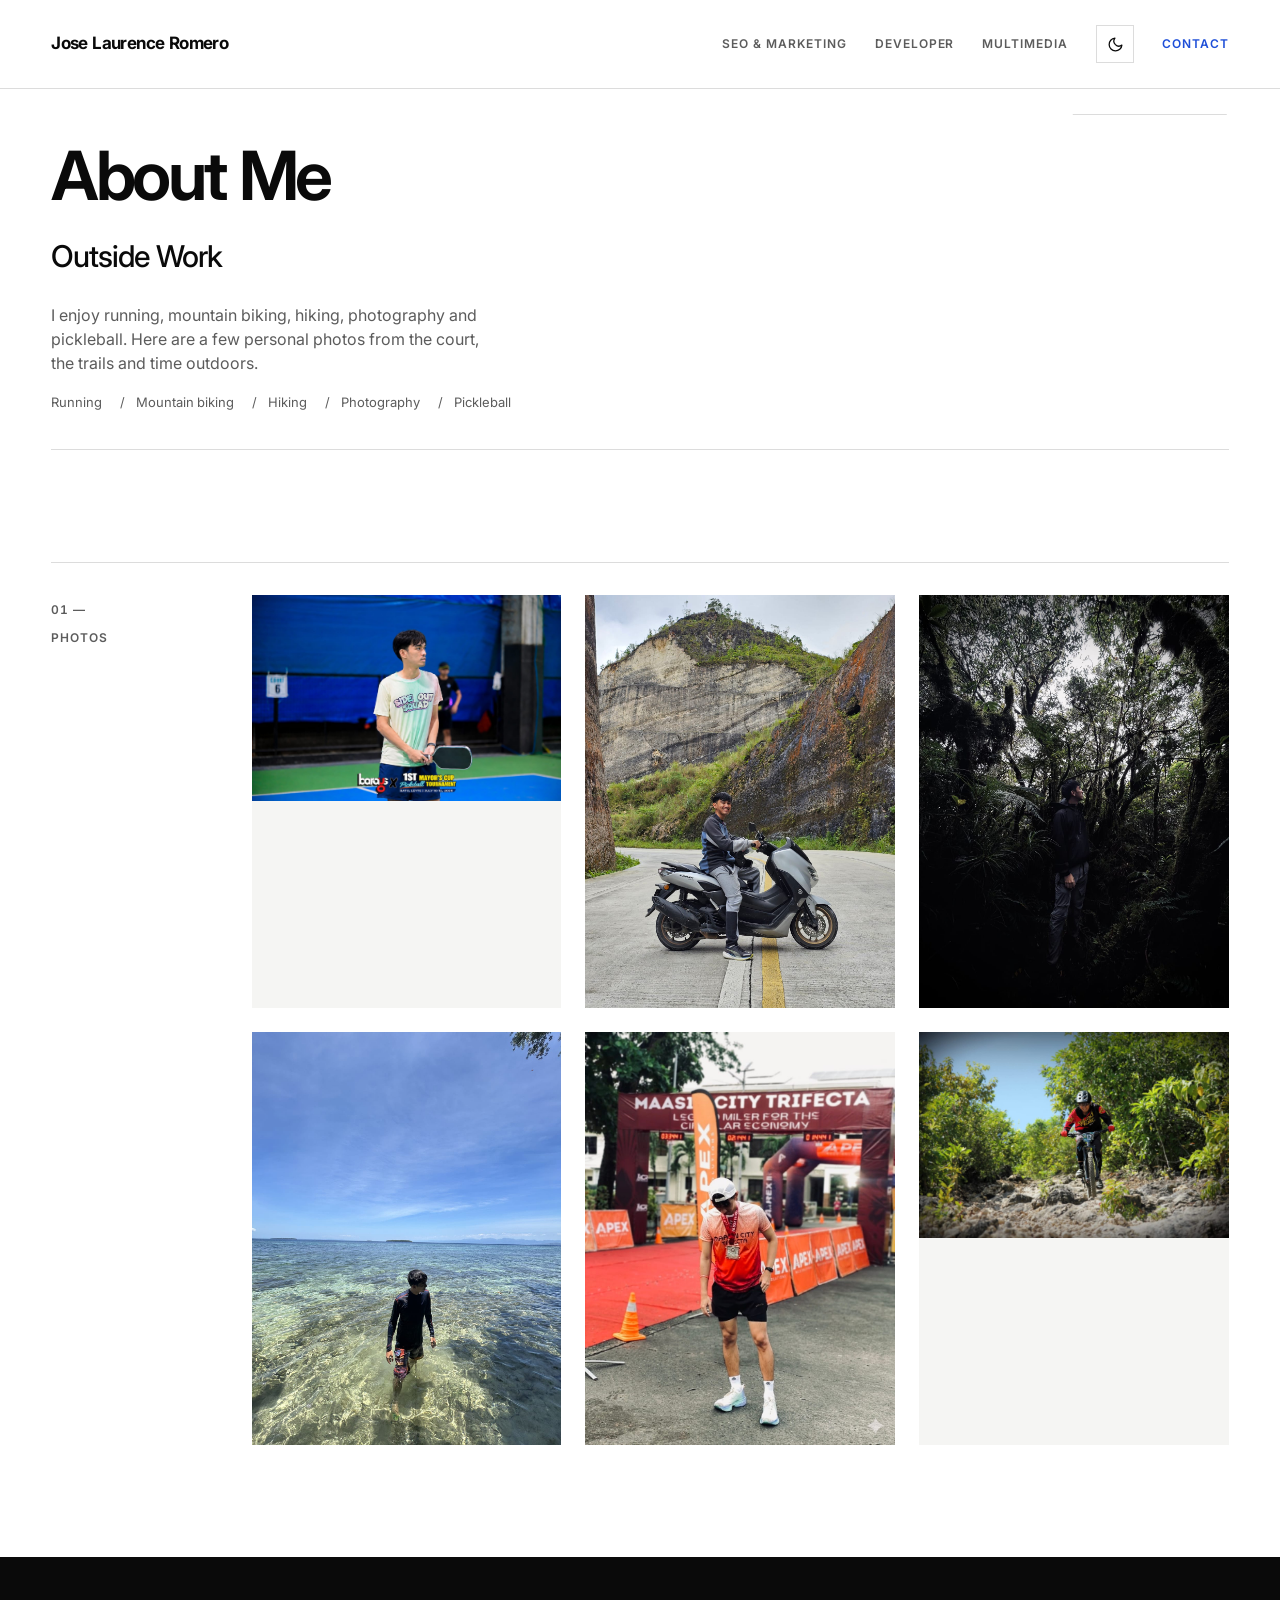
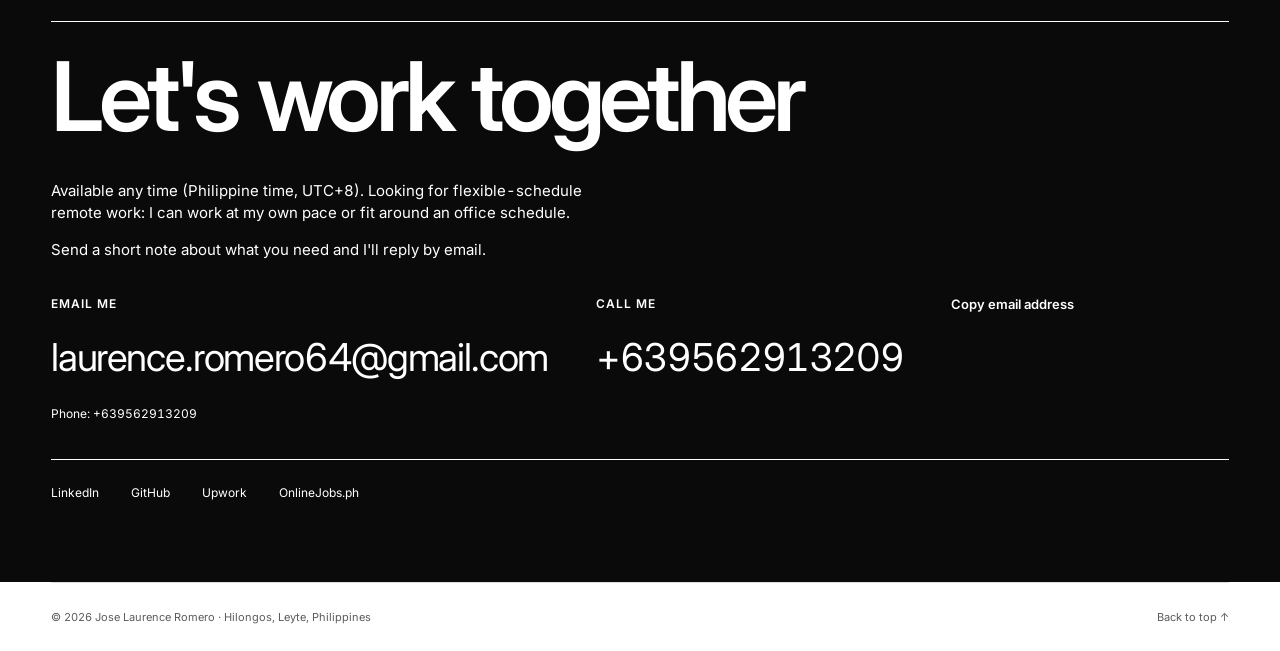
==== commit 6b97af07: "ui revamp" ====
--- a/about/index.html
+++ b/about/index.html
@@ -1,5 +1,5 @@
 <!doctype html>
-<html lang="en" data-theme="dark">
+<html lang="en">
 <head>
   <meta charset="utf-8">
   <meta name="viewport" content="width=device-width, initial-scale=1">
@@ -11,8 +11,7 @@
   <meta name="description" content="Get to know Jose Laurence Romero outside work: hobbies, outdoor activities and personal photos.">
   <meta property="og:title" content="About me | Jose Laurence Romero">
   <meta property="og:type" content="website">
-  <meta name="theme-color" content="#4f46e5">
-  <script>try{var t=localStorage.getItem("theme");if(t)document.documentElement.setAttribute("data-theme",t)}catch(e){}</script>
+  <script>try{var t=localStorage.getItem("theme");if(t==="light"||t==="dark")document.documentElement.setAttribute("data-theme",t)}catch(e){}</script>
   <link rel="preconnect" href="https://fonts.googleapis.com">
   <link rel="preconnect" href="https://fonts.gstatic.com" crossorigin>
   <link rel="stylesheet" href="https://fonts.googleapis.com/css2?family=Inter:wght@400;500;600;700;800&display=swap">
@@ -20,9 +19,61 @@
 </head>
 <body data-view="about" data-root="..">
   <a class="skip" href="#main">Skip to content</a>
-  <header class="nav" id="nav"></header>
-  <main id="main"><noscript><p style="padding:40px">This portfolio needs JavaScript. <a href="../">Back to home</a>.</p></noscript></main>
-  <footer id="footer"></footer>
+  <header class="nav" id="nav">
+
+      <div class="wrap nav-in">
+        <a class="brand" href="../"><span class="mono">LR</span><span class="brand-name">Jose Laurence Romero</span></a>
+        <button class="burger" id="burger" aria-label="Open menu" aria-expanded="false" aria-controls="navlinks"><span></span><span></span></button>
+        <nav class="links" id="navlinks">
+          <div class="nav-pages">
+          <a href="../seo/">SEO &amp; Marketing</a><a href="../developer/">Developer</a><a href="../multimedia/">Multimedia</a>
+          </div>
+          <div class="nav-actions">
+          <button class="theme" id="theme" aria-label="Toggle dark mode" title="Toggle dark mode"><svg viewBox="0 0 24 24" fill="none" stroke="currentColor" stroke-width="1.8" stroke-linecap="round" stroke-linejoin="round" aria-hidden="true"><path d="M21 12.8A9 9 0 1 1 11.2 3a7 7 0 0 0 9.8 9.8z"></path></svg></button>
+          <a class="nav-contact" href="#contact">Contact</a>
+          </div>
+        </nav>
+      </div>
+</header>
+  <main id="main">
+
+      <section class="page-head">
+        <div class="wrap">
+          <h1>About Me</h1>
+          <h2>Outside Work</h2>
+          <p class="lead">I enjoy running, mountain biking, hiking, photography and pickleball. Here are a few personal photos from the court, the trails and time outdoors.</p>
+          <ul class="chips"><li>Running</li><li>Mountain biking</li><li>Hiking</li><li>Photography</li><li>Pickleball</li></ul>
+        </div>
+      </section>
+      <section class="section personal-page swiss-section">
+        <div class="wrap"><p class="section-label" aria-hidden="true">01 —<span>Photos</span></p><div class="section-content personal-photos">
+          <a href="../images/me/web/pickleball-court.jpg" target="_blank" rel="noopener noreferrer" aria-label="Laurence holding a paddle on an indoor pickleball court (open full photo in a new tab)"><img src="../images/me/web/pickleball-court.jpg" alt="Laurence holding a paddle on an indoor pickleball court" loading="lazy" decoding="async"></a><a href="../images/me/web/scooter-ride.jpg" target="_blank" rel="noopener noreferrer" aria-label="Laurence seated on a scooter beside a road through rock cliffs (open full photo in a new tab)"><img src="../images/me/web/scooter-ride.jpg" alt="Laurence seated on a scooter beside a road through rock cliffs" loading="lazy" decoding="async"></a><a href="../images/me/web/forest-walk.jpg" target="_blank" rel="noopener noreferrer" aria-label="Laurence standing among moss-covered trees and ferns in a forest (open full photo in a new tab)"><img src="../images/me/web/forest-walk.jpg" alt="Laurence standing among moss-covered trees and ferns in a forest" loading="lazy" decoding="async"></a><a href="../images/me/web/seaside.jpg" target="_blank" rel="noopener noreferrer" aria-label="Laurence standing in clear shallow seawater (open full photo in a new tab)"><img src="../images/me/web/seaside.jpg" alt="Laurence standing in clear shallow seawater" loading="lazy" decoding="async"></a><a href="../images/me/web/running-finish.jpg" target="_blank" rel="noopener noreferrer" aria-label="Laurence wearing a finisher medal at a running event (open full photo in a new tab)"><img src="../images/me/web/running-finish.jpg" alt="Laurence wearing a finisher medal at a running event" loading="lazy" decoding="async"></a><a href="../images/me/web/mountain-biking.jpg" target="_blank" rel="noopener noreferrer" aria-label="Laurence riding a mountain bike down a rocky trail (open full photo in a new tab)"><img src="../images/me/web/mountain-biking.jpg" alt="Laurence riding a mountain bike down a rocky trail" loading="lazy" decoding="async"></a>
+        </div></div>
+      </section>
+      <section class="cta" id="contact">
+        <div class="wrap">
+          <div class="cta-box">
+            <h2>Let's work together</h2>
+            <p>Available any time (Philippine time, UTC+8). Looking for flexible-schedule remote work: I can work at my own pace or fit around an office schedule.</p>
+            <p>Send a short note about what you need and I'll reply by email.</p>
+            <div class="btn-row">
+              <a class="btn primary" href="mailto:laurence.romero64@gmail.com?subject=Hello%20Laurence%20%E2%80%94%20Work%20inquiry"><span class="contact-link-label">Email me</span><span class="contact-link-value">laurence.romero64@gmail.com</span></a>
+              <a class="btn ghost" href="tel:+639562913209" aria-label="Call +639562913209"><span class="contact-link-label">Call me</span><span class="contact-link-value">+639562913209</span></a>
+              <button class="btn ghost" id="copy-email" type="button">Copy email address</button>
+            </div>
+            <p class="contact-phone">Phone: <span>+639562913209</span></p>
+            <ul class="link-row"><li><a href="https://www.linkedin.com/in/jose-laurence-romero-a665912b1" target="_blank" rel="noopener noreferrer">LinkedIn</a></li><li><a href="https://github.com/Chongkies" target="_blank" rel="noopener noreferrer">GitHub</a></li><li><a href="https://www.upwork.com/freelancers/joselaurencer" target="_blank" rel="noopener noreferrer">Upwork</a></li><li><a href="https://www.onlinejobs.ph/jobseekers/info/1520167" target="_blank" rel="noopener noreferrer">OnlineJobs.ph</a></li></ul>
+          </div>
+        </div>
+      </section>
+</main>
+  <footer id="footer">
+
+      <div class="wrap foot-in">
+        <p>© 2026 Jose Laurence Romero · Hilongos, Leyte, Philippines</p>
+        <a href="#top" class="totop">Back to top ↑</a>
+      </div>
+</footer>
   <script src="../content.js"></script>
   <script src="../app.js"></script>
 </body>
--- a/style.css
+++ b/style.css
@@ -1,587 +1,479 @@
-/* Clean, minimal, modern. Colors and spacing are all variables at the top. */
+/* Swiss Minimalist. Primitive colors live here; components use semantic tokens. */
 :root {
-  --bg: #ffffff;
-  --surface: #f6f7f9;
-  --card: #ffffff;
-  --text: #0f172a;
-  --muted: #5b6475;
-  --line: #e4e7ec;
-  --accent: #4f46e5;
-  --accent-soft: rgba(79, 70, 229, 0.1);
-  --seo: #2563eb;
-  --dev: #7c3aed;
-  --multimedia: #e11d48;
-  --shadow: 0 1px 2px rgba(15, 23, 42, 0.05), 0 8px 24px rgba(15, 23, 42, 0.06);
-  --shadow-up: 0 2px 4px rgba(15, 23, 42, 0.06), 0 18px 40px rgba(15, 23, 42, 0.12);
-  --radius: 16px;
-  --ease: cubic-bezier(0.22, 0.61, 0.36, 1);
-  color-scheme: light;
+  --light-paper: #ffffff; --light-ink: #0a0a0a; --light-muted: #5c5c5c;
+  --light-rule: rgba(10,10,10,.14); --light-accent: #1d4ed8; --light-surface: #f5f5f3;
+  --dark-paper: #0b0b0c; --dark-ink: #f2f2f0; --dark-muted: #a1a1a6;
+  --dark-rule: rgba(242,242,240,.16); --dark-accent: #7aa2ff; --dark-surface: #131315;
+  --paper: var(--light-paper); --ink: var(--light-ink); --muted: var(--light-muted);
+  --rule: var(--light-rule); --rule-strong: var(--ink); --accent: var(--light-accent); --surface: var(--light-surface);
+  --bg: var(--paper); --text: var(--ink); --line: var(--rule); --card: var(--paper);
+  --accent-soft: var(--surface); --inverse-accent: var(--dark-accent); --radius: 0; --logo-filter: none;
+  --gutter: clamp(20px, 4vw, 56px); --gap: clamp(24px, 2vw, 32px);
+  --ease: cubic-bezier(.22,.61,.36,1); color-scheme: light;
 }
 @media (prefers-color-scheme: dark) {
   :root:not([data-theme="light"]) {
-    --bg: #101010;
-    --surface: #191919;
-    --card: #202020;
-    --text: #f0f0f0;
-    --muted: #ababab;
-    --line: #333333;
-    --accent: #e0e0e0;
-    --accent-soft: rgba(255, 255, 255, 0.08);
-    --seo: #60a5fa;
-    --dev: #a78bfa;
-    --multimedia: #fb7185;
-    --shadow: 0 1px 2px rgba(0, 0, 0, 0.3), 0 8px 24px rgba(0, 0, 0, 0.3);
-    --shadow-up: 0 2px 4px rgba(0, 0, 0, 0.4), 0 18px 40px rgba(0, 0, 0, 0.45);
-    color-scheme: dark;
+    --paper: var(--dark-paper); --ink: var(--dark-ink); --muted: var(--dark-muted);
+    --rule: var(--dark-rule); --accent: var(--dark-accent); --surface: var(--dark-surface);
+    --inverse-accent: var(--light-accent); --logo-filter: brightness(0) invert(1); color-scheme: dark;
   }
 }
 :root[data-theme="dark"] {
-  --bg: #101010;
-  --surface: #191919;
-  --card: #202020;
-  --text: #f0f0f0;
-  --muted: #ababab;
-  --line: #333333;
-  --accent: #e0e0e0;
-  --accent-soft: rgba(255, 255, 255, 0.08);
-  --seo: #60a5fa;
-  --dev: #a78bfa;
-  --multimedia: #fb7185;
-  --shadow: 0 1px 2px rgba(0, 0, 0, 0.3), 0 8px 24px rgba(0, 0, 0, 0.3);
-  --shadow-up: 0 2px 4px rgba(0, 0, 0, 0.4), 0 18px 40px rgba(0, 0, 0, 0.45);
-  color-scheme: dark;
-}
-
-/* Each page gets its own accent colour */
-body[data-view="seo"] { --accent: var(--seo); --accent-soft: color-mix(in srgb, var(--seo) 12%, transparent); }
-body[data-view="dev"] { --accent: var(--dev); --accent-soft: color-mix(in srgb, var(--dev) 12%, transparent); }
-body[data-view="multimedia"] { --accent: var(--multimedia); --accent-soft: color-mix(in srgb, var(--multimedia) 12%, transparent); }
-
-
-
-
-/* Normal multi-page navigation; unsupported browsers use a regular page load. */
+  --paper: var(--dark-paper); --ink: var(--dark-ink); --muted: var(--dark-muted);
+  --rule: var(--dark-rule); --accent: var(--dark-accent); --surface: var(--dark-surface);
+  --inverse-accent: var(--light-accent); --logo-filter: brightness(0) invert(1); color-scheme: dark;
+}
 @view-transition { navigation: auto; }
-::view-transition-old(root), ::view-transition-new(root) { animation-duration: 0.28s; }
-@media (prefers-reduced-motion: reduce) {
-  @view-transition { navigation: none; }
-  ::view-transition-old(root), ::view-transition-new(root) { animation: none !important; }
-}
-
+::view-transition-old(root), ::view-transition-new(root) { animation-duration: .28s; }
 *, *::before, *::after { box-sizing: border-box; }
-html { scroll-behavior: smooth; scroll-padding-top: 84px; -webkit-text-size-adjust: 100%; }
-body {
-  margin: 0;
-  background: var(--bg);
-  color: var(--text);
-  font: 16px/1.65 "Inter", system-ui, -apple-system, "Segoe UI", Roboto, sans-serif;
-  -webkit-font-smoothing: antialiased;
-  transition: background 0.3s var(--ease), color 0.3s var(--ease);
-}
+html { scroll-behavior: smooth; scroll-padding-top: 100px; -webkit-text-size-adjust: 100%; }
+body { margin: 0; background: var(--paper); color: var(--ink); font: 17px/1.5 Inter, Arial, sans-serif; -webkit-font-smoothing: antialiased; font-variant-numeric: tabular-nums; }
 body.noscroll { overflow: hidden; }
 img { max-width: 100%; display: block; }
-a { color: inherit; text-decoration: none; }
-h1, h2, h3, h4, p, ul, dl { margin: 0; }
+a { color: inherit; text-decoration: none; text-underline-offset: .22em; }
+a:hover { text-decoration-color: var(--accent); }
+button, input { font: inherit; }
+button { color: inherit; }
+h1, h2, h3, h4, p, ul, ol, dl, figure, blockquote { margin: 0; }
 ul { padding: 0; list-style: none; }
-.wrap { width: min(1120px, 100% - 40px); margin-inline: auto; }
-.skip { position: absolute; left: -999px; top: 8px; background: var(--accent); color: #fff; padding: 8px 14px; border-radius: 8px; z-index: 100; }
+h1, h2, h3, h4 { text-wrap: balance; }
+p, li, dd { overflow-wrap: break-word; }
+p { max-width: 65ch; }
+button, a, [tabindex] { -webkit-tap-highlight-color: transparent; }
+:focus-visible { outline: 2px solid var(--accent); outline-offset: 5px; border-radius: 0; }
+.wrap { width: min(1440px, calc(100% - var(--gutter) * 2)); margin-inline: auto; }
+.sr-only { position: absolute; width: 1px; height: 1px; padding: 0; margin: -1px; overflow: hidden; clip-path: inset(50%); white-space: nowrap; border: 0; }
+.skip { position: absolute; left: -9999px; top: 8px; z-index: 210; padding: 10px 16px; background: var(--ink); color: var(--paper); }
 .skip:focus { left: 8px; }
-:focus-visible { outline: 2px solid var(--accent); outline-offset: 3px; border-radius: 6px; }
-
-/* ---------- nav ---------- */
-.nav { position: sticky; top: 0; z-index: 50; background: color-mix(in srgb, var(--bg) 82%, transparent); backdrop-filter: saturate(1.6) blur(14px); -webkit-backdrop-filter: saturate(1.6) blur(14px); border-bottom: 1px solid var(--line); }
-.nav-in { display: grid; grid-template-columns: 1fr auto 1fr; align-items: center; height: 64px; gap: 12px; }
-.brand { display: flex; align-items: center; gap: 10px; font-weight: 700; letter-spacing: -0.01em; }
-.mono { display: grid; place-items: center; width: 34px; height: 34px; border-radius: 10px; background: var(--accent); color: #fff; font-size: 13px; letter-spacing: 0.02em; transition: transform 0.3s var(--ease); }
-.brand:hover .mono { transform: rotate(-6deg) scale(1.05); }
-.links { display: contents; }
-.nav-pages, .nav-actions { display: flex; align-items: center; gap: 4px; }
-.nav-pages { grid-column: 2; }
-.nav-actions { grid-column: 3; justify-self: end; }
-.links a { padding: 8px 14px; border-radius: 999px; color: var(--muted); font-size: 14.5px; font-weight: 500; transition: color 0.2s, background 0.2s; }
-.links a:hover { color: var(--text); background: var(--surface); }
-.links a.active { color: var(--accent); background: var(--accent-soft); }
-.links a.nav-contact { background: var(--accent); color: var(--bg); font-weight: 600; margin-left: 6px; }
-.links a.nav-contact:hover { background: var(--text); color: var(--bg); }
-.links a.nav-contact:focus-visible { outline: 2px solid var(--accent); outline-offset: 3px; }
-.theme { display: grid; place-items: center; width: 38px; height: 38px; margin-left: 6px; border-radius: 50%; border: 1px solid var(--line); background: transparent; color: var(--text); cursor: pointer; transition: background 0.2s, transform 0.3s var(--ease); }
-.theme:hover { background: var(--surface); transform: rotate(18deg); }
-.theme svg { width: 18px; height: 18px; }
-.burger { display: none; width: 40px; height: 40px; border: 1px solid var(--line); border-radius: 10px; background: transparent; cursor: pointer; position: relative; }
-.burger span { position: absolute; left: 11px; right: 11px; height: 2px; background: var(--text); border-radius: 2px; transition: transform 0.25s var(--ease), top 0.25s var(--ease); }
-.burger span:first-child { top: 16px; }
-.burger span:last-child { top: 22px; }
-.burger[aria-expanded="true"] span:first-child { top: 19px; transform: rotate(45deg); }
-.burger[aria-expanded="true"] span:last-child { top: 19px; transform: rotate(-45deg); }
-
-/* ---------- buttons, chips ---------- */
-.btn-row { display: flex; flex-wrap: wrap; gap: 12px; margin-top: 28px; }
-.btn { display: inline-flex; align-items: center; justify-content: center; padding: 12px 22px; border-radius: 999px; font: inherit; font-weight: 600; font-size: 15px; cursor: pointer; border: 1px solid transparent; transition: transform 0.2s var(--ease), box-shadow 0.2s, background 0.2s, border-color 0.2s; }
-.btn:hover { transform: translateY(-2px); }
-.btn.primary { background: var(--accent); color: #fff; box-shadow: 0 6px 18px color-mix(in srgb, var(--accent) 35%, transparent); }
-.btn.primary:hover { box-shadow: 0 10px 26px color-mix(in srgb, var(--accent) 45%, transparent); }
-.btn.ghost { background: transparent; border-color: var(--line); color: var(--text); }
-.btn.ghost:hover { border-color: var(--accent); color: var(--accent); }
-.chips { display: flex; flex-wrap: wrap; gap: 8px; margin-top: 14px; }
-.chips li { padding: 4px 12px; border-radius: 999px; background: var(--surface); border: 1px solid var(--line); color: var(--muted); font-size: 13px; font-weight: 500; }
-
-/* ---------- reveal animation ---------- */
-.reveal { opacity: 1; transform: none; }
-.js-motion .reveal:not(.in) { opacity: 0; transform: translateY(24px); }
-.js-motion .reveal { transition: opacity 0.7s var(--ease), transform 0.7s var(--ease); }
-.reveal.in { opacity: 1; transform: none; }
-
-/* ---------- hero ---------- */
-.hero { position: relative; overflow: hidden; padding: clamp(72px, 12vw, 140px) 0 clamp(56px, 8vw, 96px); }
-.hero::before { content: ""; position: absolute; inset: -20% -10% auto auto; width: 620px; height: 620px; background: radial-gradient(closest-side, var(--accent-soft), transparent); filter: blur(10px); transform: translateX(var(--circle-x, 0px)); pointer-events: none; }
-
-.hero-in { position: relative; display: grid; grid-template-columns: minmax(0, 1fr) minmax(240px, 350px); gap: clamp(24px, 5vw, 64px); align-items: center; }
-.hero-portrait { width: 100%; aspect-ratio: 1; overflow: hidden; border-radius: 50%; border: 1px solid var(--line); box-shadow: var(--shadow); }
-.hero-portrait img { width: 100%; height: 100%; object-fit: cover; object-position: center 70%; transform: scale(1.6); transform-origin: center 70%; }
-.kicker { display: inline-flex; align-items: center; gap: 10px; color: var(--accent); font-weight: 600; font-size: 14px; letter-spacing: 0.02em; margin-bottom: 18px; }
-.pulse { width: 9px; height: 9px; border-radius: 50%; background: #22c55e; box-shadow: 0 0 0 0 rgba(34, 197, 94, 0.5); animation: pulse 2s infinite; }
-@keyframes pulse { 70% { box-shadow: 0 0 0 10px rgba(34, 197, 94, 0); } 100% { box-shadow: 0 0 0 0 rgba(34, 197, 94, 0); } }
-.hero h1 { font-size: clamp(2.6rem, 7vw, 5rem); line-height: 1.04; letter-spacing: -0.035em; font-weight: 800; }
-.lead { max-width: 680px; margin-top: 22px; font-size: clamp(1.05rem, 2vw, 1.28rem); color: var(--muted); line-height: 1.6; }
-
-/* ---------- sections ---------- */
-.section { padding: clamp(40px, 5vw, 64px) 0; }
-.section.alt { background: transparent; }
-.section + .section, .section + .cta { padding-top: clamp(16px, 2vw, 24px); }
-.section-title { font-size: clamp(1.6rem, 3.4vw, 2.2rem); letter-spacing: -0.025em; line-height: 1.15; margin-bottom: 14px; font-weight: 750; }
-.section-sub { color: var(--muted); margin-bottom: 36px; }
-.sub-title { font-size: 1.25rem; margin: 48px 0 16px; letter-spacing: -0.01em; }
-.meta { color: var(--muted); font-size: 14px; margin-bottom: 14px; }
-.narrow { max-width: 720px; }
-.note { margin-top: 14px; color: var(--muted); font-size: 14px; max-width: 760px; }
-.note.strong { color: var(--text); }
-
-/* ---------- role cards ---------- */
-.cards { display: grid; grid-template-columns: repeat(3, 1fr); gap: 22px; }
-.role-card { position: relative; display: flex; flex-direction: column; padding: 30px; background: var(--card); border: 1px solid var(--line); border-radius: var(--radius); box-shadow: var(--shadow); transition: transform 0.35s var(--ease), box-shadow 0.35s var(--ease), border-color 0.35s; overflow: hidden; }
-.role-card::after { content: ""; position: absolute; left: 0; right: 0; top: 0; height: 3px; background: var(--c); transform: scaleX(0); transform-origin: left; transition: transform 0.45s var(--ease); }
-.role-card[data-role="seo"] { --c: var(--seo); }
-.role-card[data-role="dev"] { --c: var(--dev); }
-.role-card[data-role="multimedia"] { --c: var(--multimedia); }
-.role-card:hover { transform: translateY(-6px); box-shadow: var(--shadow-up); border-color: color-mix(in srgb, var(--c) 40%, var(--line)); }
-.role-card:hover::after { transform: scaleX(1); }
-.role-ico { display: grid; place-items: center; width: 52px; height: 52px; border-radius: 14px; margin-bottom: 20px; color: var(--c); background: color-mix(in srgb, var(--c) 12%, transparent); }
-.role-ico svg { width: 26px; height: 26px; }
-.role-card h3 { font-size: 1.3rem; letter-spacing: -0.015em; margin-bottom: 10px; }
-.role-card p { color: var(--muted); font-size: 15px; flex: 1; }
-.role-go { margin-top: 22px; color: var(--c); font-weight: 600; font-size: 15px; }
-.role-go i { display: inline-block; font-style: normal; transition: transform 0.25s var(--ease); }
-.role-card:hover .role-go i { transform: translateX(6px); }
-
-/* ---------- about + timeline ---------- */
-.about-grid { display: grid; grid-template-columns: 1.1fr 1fr; gap: clamp(32px, 6vw, 80px); align-items: start; }
-.about-grid p { color: var(--muted); margin-bottom: 14px; max-width: 560px; }
-.about-grid h3 { font-size: 1.15rem; margin-bottom: 18px; }
-.facts { margin-top: 26px; display: grid; gap: 12px; }
-.facts div { display: grid; grid-template-columns: 96px 1fr; gap: 12px; padding-top: 12px; border-top: 1px solid var(--line); font-size: 14.5px; }
-.facts dt { color: var(--muted); font-weight: 600; }
+
+/* Wordmark and navigation. */
+.nav { position: sticky; top: 0; z-index: 50; background: var(--paper); border-bottom: 1px solid var(--rule); }
+.nav-in { display: flex; align-items: center; justify-content: space-between; gap: 32px; min-height: 88px; }
+.brand { display: flex; align-items: center; gap: 12px; flex-shrink: 0; font-size: 17px; font-weight: 700; letter-spacing: -.035em; }
+.mono { display: none; }
+.links, .nav-pages, .nav-actions { display: flex; align-items: center; gap: 28px; }
+.links a, .theme, .burger, .meta, .kicker, .section-label, .hero-meta dt, .contact-link-label { font-size: 12px; font-weight: 600; letter-spacing: .08em; text-transform: uppercase; }
+.links a { position: relative; padding-block: 8px; color: var(--muted); white-space: nowrap; }
+.links a::after { content: ''; position: absolute; inset: auto 0 0; height: 1px; background: var(--accent); transform: scaleX(0); transform-origin: left; transition: transform 400ms var(--ease); }
+.links a:hover, .links a.active { color: var(--ink); }
+.links a:hover::after, .links a.active::after { transform: scaleX(1); }
+.links a.nav-contact { color: var(--accent); }
+.theme, .burger { display: grid; place-items: center; width: 38px; height: 38px; border: 1px solid var(--rule); padding: 0; background: var(--paper); color: var(--ink); cursor: pointer; }
+.theme:hover, .burger:hover { border-color: var(--accent); }
+.theme svg { width: 17px; height: 17px; }
+.burger { display: none; position: relative; }
+.burger span { position: absolute; left: 10px; right: 10px; top: 14px; height: 1px; background: var(--ink); transition: transform 400ms var(--ease); }
+.burger span:last-child { top: 21px; }
+.burger[aria-expanded="true"] span:first-child { transform: translateY(3.5px) rotate(45deg); }
+.burger[aria-expanded="true"] span:last-child { transform: translateY(-3.5px) rotate(-45deg); }
+
+/* Rectangular controls and slash-separated tool lists. */
+.btn-row { display: flex; flex-wrap: wrap; align-items: center; gap: 20px 28px; margin-top: 30px; }
+.btn { display: inline-flex; justify-content: center; align-items: center; gap: 8px; padding: 11px 16px; border: 1px solid var(--rule); background: transparent; color: var(--ink); font-size: 13px; font-weight: 600; cursor: pointer; }
+.btn.primary { border-color: var(--ink); background: var(--ink); color: var(--paper); }
+.btn:hover { border-color: var(--accent); }
+.btn.ghost:hover { color: var(--accent); }
+.text-link, .hero .btn { padding: 4px 0; border: 0; background: transparent; color: var(--ink); }
+.hero .btn { justify-content: start; border-bottom: 1px solid var(--rule-strong); font-size: 15px; }
+.hero .btn:hover { color: var(--accent); border-color: var(--accent); }
+.link-arrow { display: inline-block; margin-left: 14px; transition: transform 400ms var(--ease); }
+a:hover .link-arrow { transform: translateX(4px); }
+.chips { display: flex; flex-wrap: wrap; gap: 8px 0; margin-top: 18px; font-size: 13px; color: var(--muted); }
+.chips li { display: inline-flex; align-items: center; gap: 7px; }
+.chips li:not(:last-child)::after { content: '/'; display: inline-block; padding-inline: 11px; color: var(--muted); }
+.tool-logo { width: 16px; height: 16px; flex-shrink: 0; object-fit: contain; filter: var(--logo-filter); }
+.organization-name { display: flex; align-items: center; gap: 10px; }
+.organization-logo { width: 24px; height: 24px; object-fit: contain; flex-shrink: 0; }
+.organization-name img[src$="/semrush.svg"] { filter: var(--logo-filter); }
+
+/* Hero uses the same twelve-column grid as the sections below it. */
+.hero { position: relative; overflow: clip; padding-top: clamp(48px, 6vw, 92px); }
+.hero-in { position: relative; display: grid; grid-template-columns: repeat(12, minmax(0,1fr)); gap: var(--gap); align-items: start; }
+.hero-copy { grid-column: 1 / 9; min-width: 0; }
+.kicker { color: var(--muted); margin-bottom: 26px; max-width: 65ch; }
+.hero h1 { font-size: clamp(3.5rem, 9.5vw, 10rem); line-height: .95; letter-spacing: -.055em; font-weight: 750; text-wrap: initial; max-width: 10ch; }
+.hero .lead { max-width: 36ch; margin-top: 40px; font-size: clamp(19px, 1.9vw, 26px); color: var(--ink); line-height: 1.4; letter-spacing: -.025em; }
+.hero-help { max-width: 47ch; margin-top: 20px; color: var(--muted); font-size: 16px; }
+.hero-portrait { grid-column: 9 / -1; width: 100%; aspect-ratio: 4 / 5; overflow: hidden; margin-top: 44px; }
+.hero-portrait img { width: 100%; height: 100%; object-fit: cover; object-position: center 65%; }
+.hero-meta { grid-column: 1 / -1; display: grid; grid-template-columns: repeat(4,minmax(0,1fr)); gap: var(--gap); padding: 30px 0; margin-top: 32px; border-top: 1px solid var(--rule); }
+.hero-meta dt { color: var(--muted); margin-bottom: 9px; }
+.hero-meta dd { margin: 0; font-size: 13px; }
+.hero-meta a:hover { text-decoration: underline; }
+.hero::before, .page-head::before { content: ''; position: absolute; width: 12%; right: var(--gutter); top: 25px; border-top: 1px solid var(--rule); transform: translateX(var(--circle-x,0px)); pointer-events: none; }
+.pulse { position: relative; display: inline-block; width: 6px; height: 6px; margin-right: 10px; background: var(--accent); }
+.pulse::after { content: ''; position: absolute; inset: -2px; border: 1px solid var(--accent); animation: pulse 2s infinite; }
+@keyframes pulse { 0% { opacity: .5; transform: scale(1); } 100% { opacity: 0; transform: scale(2); } }
+
+/* Numbered editorial sections. */
+.section { padding: 48px 0 64px; overflow-x: clip; }
+.swiss-section > .wrap { display: grid; grid-template-columns: repeat(12,minmax(0,1fr)); gap: var(--gap); border-top: 1px solid var(--rule); padding-top: 32px; }
+.section-label { grid-column: 1 / 3; color: var(--muted); padding-top: 6px; overflow-wrap: anywhere; }
+.section-label span { display: block; margin-top: 10px; max-width: 19ch; }
+.section-content { grid-column: 3 / -1; min-width: 0; }
+.section-title { font-size: clamp(30px, 4.2vw, 64px); font-weight: 650; letter-spacing: -.045em; line-height: 1.05; margin-bottom: 24px; max-width: 24ch; }
+.section-sub { color: var(--muted); margin-bottom: 40px; }
+.sub-title { font-size: clamp(23px,2.4vw,34px); margin: 52px 0 22px; letter-spacing: -.035em; line-height: 1.15; }
+.meta { color: var(--muted); margin-bottom: 14px; }
+.narrow { max-width: 65ch; }
+.note { margin-top: 18px; max-width: 65ch; font-size: 13px; color: var(--muted); }
+.note.strong { color: var(--ink); }
+.title-line::after { content: ''; display: block; width: 48px; height: 1px; background: var(--accent); margin-top: 18px; transform-origin: left; }
+.js-motion .title-line::after { transition: transform 600ms var(--ease); }
+.js-motion .reveal:not(.in).title-line::after, .js-motion .reveal:not(.in) .title-line::after { transform: scaleX(0); }
+.cards { display: block; margin-top: 38px; }
+.role-card { position: relative; display: grid; grid-template-columns: 38px minmax(0,1fr) minmax(0,1fr) 30px; column-gap: 24px; row-gap: 14px; align-items: start; border-top: 1px solid var(--rule); padding: 30px 0; }
+.role-index { font-size: 12px; color: var(--accent); padding-top: 8px; }
+.role-ico { display: none; }
+.role-card h3 { grid-column: 2; font-size: clamp(24px,2.5vw,38px); line-height: 1.1; letter-spacing: -.04em; font-weight: 600; }
+.role-card p { grid-column: 3; font-size: 15px; color: var(--muted); }
+.role-card .chips { grid-column: 2 / 4; margin: 0; }
+.role-go { grid-column: 2 / -1; color: var(--muted); font-size: 12px; }
+.role-go i { position: absolute; right: 0; top: 28px; color: var(--accent); font-size: 28px; font-style: normal; transition: transform 400ms var(--ease); }
+.role-card:hover h3 { text-decoration: underline; text-decoration-thickness: 1px; text-underline-offset: 5px; }
+.role-card:hover .role-go i { transform: translateX(4px); }
+.about-grid, .two-col { display: grid; grid-template-columns: minmax(0,1fr) minmax(0,1.15fr); gap: var(--gap); align-items: start; }
+.about-grid > div, .two-col > div { min-width: 0; }
+.about-grid p { color: var(--muted); margin-bottom: 18px; }
+.about-grid h3 { font-size: 20px; margin: 0 0 24px; font-weight: 600; }
+.facts { margin-top: 36px; }
+.facts > div { display: grid; grid-template-columns: 88px minmax(0,1fr); gap: 16px; border-top: 1px solid var(--rule); padding: 16px 0; font-size: 13px; }
+.facts dt { color: var(--muted); }
 .facts dd { margin: 0; }
-.about-discover { position: relative; display: inline-block; text-decoration: underline; text-decoration-color: transparent; text-underline-offset: 7px; transition: text-decoration-color 0.2s; }
-.about-discover:hover, .about-discover:focus-visible { text-decoration-color: currentColor; }
-.about-hint { position: absolute; bottom: calc(100% + 10px); left: 0; width: max-content; max-width: min(280px, calc(100vw - 40px)); padding: 10px 14px; border: 1px solid var(--line); border-radius: 10px; background: var(--card); color: var(--text); box-shadow: var(--shadow); font-size: 13px; font-weight: 500; line-height: 1.5; letter-spacing: 0; opacity: 0; visibility: hidden; transform: translateY(4px); transition: opacity 0.2s, transform 0.2s, visibility 0.2s; }
-.about-discover:hover .about-hint, .about-discover:focus-visible .about-hint { opacity: 1; visibility: visible; transform: translateY(0); }
-@media (hover: none) {
-  .about-discover { text-decoration-color: var(--line); }
-}
-.personal-photos { display: grid; grid-template-columns: repeat(2, minmax(0, 1fr)); gap: 12px; margin-top: 18px; }
-.personal-photos a { display: grid; place-items: center; overflow: hidden; border: 1px solid var(--line); border-radius: 12px; background: var(--card); }
-.personal-photos img { width: 100%; height: auto; aspect-ratio: 3 / 4; object-fit: contain; }
-.personal-photos a:focus-visible { outline: 2px solid var(--accent); outline-offset: 4px; }
-.personal-page .personal-photos { grid-template-columns: repeat(3, minmax(0, 1fr)); margin-top: 0; }
-@media (max-width: 700px) {
-  .personal-page .personal-photos { grid-template-columns: repeat(2, minmax(0, 1fr)); }
-}
-.timeline { display: grid; gap: 4px; }
-.tl-item { display: grid; grid-template-columns: 14px 1fr auto; gap: 14px; align-items: start; padding: 16px 18px; border-radius: 12px; transition: background 0.2s; }
-.tl-item:hover { background: var(--card); }
-.tl-item h4 { font-size: 1rem; }
-.tl-item p { color: var(--muted); font-size: 14px; }
-.tl-date { color: var(--muted); font-size: 13px; font-weight: 500; white-space: nowrap; }
-.tl-dot { display: inline-block; width: 10px; height: 10px; border-radius: 50%; margin-top: 7px; background: var(--accent); }
-.tl-dot[data-role="seo"] { background: var(--seo); }
-.tl-dot[data-role="dev"] { background: var(--dev); }
-.tl-dot[data-role="multimedia"] { background: var(--multimedia); }
-.legend { display: flex; flex-wrap: wrap; gap: 8px 18px; margin-top: 18px; padding-left: 18px; font-size: 13px; color: var(--muted); }
+.about-discover { position: relative; text-underline-offset: 6px; }
+.about-discover:hover { text-decoration: underline; }
+.about-hint { position: absolute; bottom: calc(100% + 12px); left: 0; width: max-content; max-width: min(280px,calc(100vw - 40px)); padding: 12px 16px; border: 1px solid var(--rule); background: var(--paper); color: var(--ink); font-size: 13px; font-weight: 400; letter-spacing: 0; line-height: 1.5; opacity: 0; visibility: hidden; transform: translateY(4px); transition: opacity 400ms, transform 400ms, visibility 400ms; z-index: 2; }
+.about-discover:hover .about-hint, .about-discover:focus-visible .about-hint { opacity: 1; visibility: visible; transform: none; }
+.timeline { display: grid; }
+.tl-item { display: grid; grid-template-columns: 6px minmax(0,1fr) minmax(80px,auto); gap: 12px; padding: 23px 0; border-top: 1px solid var(--rule); align-items: start; }
+.tl-item h4 { font-size: 16px; font-weight: 600; line-height: 1.3; }
+.tl-item p { font-size: 12px; margin: 8px 0 0; }
+.tl-date { font-size: 11px; color: var(--muted); white-space: normal; text-align: right; }
+.tl-dot { display: inline-block; width: 6px; height: 6px; background: var(--accent); margin-top: 6px; flex-shrink: 0; }
+.legend { display: flex; flex-wrap: wrap; gap: 12px 20px; color: var(--muted); font-size: 11px; margin-top: 22px; }
 .legend span { display: inline-flex; align-items: center; gap: 8px; }
-.legend .tl-dot { margin-top: 0; }
-
-/* ---------- role page header ---------- */
-.page-head { position: relative; overflow: hidden; padding: clamp(48px, 7vw, 88px) 0 clamp(24px, 3vw, 40px); }
-.page-head::before { content: ""; position: absolute; right: -120px; top: -160px; width: 520px; height: 520px; background: radial-gradient(closest-side, var(--accent-soft), transparent); pointer-events: none; }
-.page-head .wrap { position: relative; }
-.page-head h1 { font-size: clamp(2rem, 5vw, 3.3rem); line-height: 1.08; letter-spacing: -0.03em; font-weight: 800; max-width: 860px; }
-.back { display: inline-block; margin-bottom: 22px; color: var(--muted); font-size: 14px; font-weight: 500; transition: color 0.2s, transform 0.2s; }
-.back:hover { color: var(--accent); transform: translateX(-3px); }
-.switch { display: flex; flex-wrap: wrap; align-items: center; gap: 10px; margin-top: 30px; color: var(--muted); font-size: 14px; }
-.pill { padding: 6px 14px; border: 1px solid var(--line); border-radius: 999px; font-weight: 500; color: var(--text); transition: border-color 0.2s, color 0.2s, transform 0.2s; }
-.pill:hover { transform: translateY(-2px); }
-.pill[data-role="seo"]:hover { border-color: var(--seo); color: var(--seo); }
-.pill[data-role="dev"]:hover { border-color: var(--dev); color: var(--dev); }
-.pill[data-role="multimedia"]:hover { border-color: var(--multimedia); color: var(--multimedia); }
-
-/* ---------- SEO case study ---------- */
-.stats { display: grid; grid-template-columns: repeat(4, 1fr); gap: 18px; margin: 36px 0; }
-.stat { padding: 24px; background: var(--card); border: 1px solid var(--line); border-radius: var(--radius); box-shadow: var(--shadow); display: flex; flex-direction: column; gap: 4px; }
-.stat strong { font-size: clamp(1.7rem, 3.2vw, 2.3rem); letter-spacing: -0.03em; color: var(--accent); line-height: 1.1; }
-.stat span { font-weight: 600; font-size: 14.5px; }
-.stat small { color: var(--muted); font-size: 12.5px; }
-.panel { padding: 28px; background: var(--card); border: 1px solid var(--line); border-radius: var(--radius); box-shadow: var(--shadow); }
-.panel h3 { margin-bottom: 8px; }
-.case-figure { margin-top: 24px; }
-.case-figure figure { margin: 16px 0 0; }
-.case-figure-image { display: block; overflow: hidden; padding: 8px; border: 1px solid #383b3e; border-radius: 12px; background: #17191a; }
-.case-figure-image img { display: block; width: 100%; max-width: 100%; height: auto; }
-.panel.case-figure .note:first-of-type { margin-top: 12px; }
-.figure-explanation { max-width: 760px; margin-top: 16px; color: var(--muted); }
-.case-figure h4 { margin-top: 22px; }
-.indexing-chart { padding: clamp(10px, 2vw, 24px); background: var(--surface); border: 1px solid var(--line); border-radius: 12px; }
-.indexing-chart svg { display: block; width: 100%; height: auto; overflow: visible; }
-.indexing-legend { display: flex; flex-wrap: wrap; gap: 10px 24px; font-size: 14px; color: var(--muted); }
-.indexing-legend li { display: flex; align-items: center; gap: 8px; }
-.series-0 { color: var(--seo); }
-.series-1 { color: var(--muted); }
-.indexing-key { width: 20px; border-top: 3px solid currentColor; }
-.indexing-key.series-1 { border-top-style: dashed; }
-.indexing-grid { stroke: var(--line); }
-.indexing-axis { fill: var(--muted); font-family: inherit; font-size: 14px; }
-.indexing-value { fill: currentColor; font-family: inherit; font-size: 15px; font-weight: 700; }
-.indexing-line { fill: none; stroke: currentColor; stroke-width: 3; stroke-linejoin: round; stroke-dasharray: 1; stroke-dashoffset: 1; transition: stroke-dashoffset 1.2s var(--ease) 0.15s; }
-.case-figure.in .indexing-line { stroke-dashoffset: 0; }
-.indexing-point { fill: var(--card); stroke: currentColor; stroke-width: 2; opacity: 0; transition: opacity 0.3s 0.9s; }
-.case-figure.in .indexing-point { opacity: 1; }
-.indexing-point:hover, .indexing-point:focus { fill: currentColor; stroke-width: 3; }
-.indexing-source { text-decoration: underline; text-underline-offset: 3px; }
-@media (max-width: 720px) {
-  .indexing-axis, .indexing-value { font-size: 19px; }
-}
-@media (prefers-reduced-motion: reduce) {
-  .indexing-line { stroke-dashoffset: 0; }
-  .indexing-point { opacity: 1; }
-}
-.bars { display: flex; align-items: flex-end; justify-content: space-between; gap: clamp(8px, 3vw, 28px); height: 250px; padding-top: 12px; border-bottom: 1px solid var(--line); }
-.bar-col { flex: 1; display: flex; flex-direction: column; align-items: center; justify-content: flex-end; height: 100%; }
-.bar-val { font-weight: 700; font-size: 14px; margin-bottom: 6px; }
-.bar { width: min(64px, 100%); height: 0; border-radius: 8px 8px 0 0; background: var(--accent); transition: height 1.1s var(--ease) 0.15s; }
+.legend .tl-dot { margin: 0; }
+.timeline-toggle { padding: 8px 0 3px; margin-top: 7px; background: transparent; color: var(--accent); border: 0; border-bottom: 1px solid var(--rule); cursor: pointer; font-size: 12px; }
+.timeline-toggle::after { content: ' +'; }
+.timeline-toggle[aria-expanded="true"]::after { content: ' −'; }
+.timeline-details { display: grid; grid-template-rows: 0fr; opacity: 0; transition: grid-template-rows 450ms var(--ease), opacity 450ms var(--ease); }
+.timeline-details > div { overflow: hidden; }
+.timeline-details.is-open { grid-template-rows: 1fr; opacity: 1; }
+.timeline-details .bullets { padding-top: 10px; }
+.timeline-details .bullets li { font-size: 13px; }
+
+/* Role page mastheads. */
+.page-head { position: relative; overflow: clip; padding: 52px 0 64px; }
+.page-head > .wrap { display: grid; grid-template-columns: repeat(12,minmax(0,1fr)); gap: 24px var(--gap); padding-bottom: 36px; border-bottom: 1px solid var(--rule); }
+.back { grid-column: 1 / -1; width: fit-content; font-size: 12px; color: var(--muted); }
+.back:hover { color: var(--accent); text-decoration: underline; }
+.page-head .kicker { grid-column: 1 / -1; margin: 20px 0 0; }
+.page-head h1 { grid-column: 1 / 8; grid-row: 3 / 6; font-size: clamp(40px, 5.3vw, 86px); letter-spacing: -.05em; font-weight: 650; line-height: 1.02; }
+.page-head .lead { grid-column: 9 / -1; grid-row: 3; font-size: 16px; color: var(--muted); max-width: 45ch; }
+.page-head .btn-row { grid-column: 9 / -1; grid-row: 4; margin: 0; gap: 12px 20px; }
+.page-head .btn { padding: 7px 0; border: 0; border-bottom: 1px solid var(--rule); background: transparent; color: var(--ink); }
+.switch { grid-column: 9 / -1; grid-row: 5; display: flex; flex-wrap: wrap; gap: 10px 18px; font-size: 12px; color: var(--muted); }
+.switch > span { width: 100%; }
+.pill { color: var(--ink); border-bottom: 1px solid var(--rule); }
+.pill:hover { color: var(--accent); border-color: var(--accent); }
+
+/* Case study evidence and numerical results. */
+.stats { display: grid; grid-template-columns: repeat(4,minmax(0,1fr)); gap: 0; margin: 42px 0; }
+.stat { display: flex; flex-direction: column; gap: 12px; padding: 0 22px; border-left: 1px solid var(--rule); min-width: 0; }
+.stat:first-child { padding-left: 0; border-left: 0; }
+.stat strong { font-size: clamp(30px,3.4vw,52px); line-height: 1.05; letter-spacing: -.05em; font-weight: 600; color: var(--ink); white-space: nowrap; }
+.stat span { font-size: 13px; }
+.stat small { color: var(--muted); font-size: 11px; line-height: 1.5; }
+.panel { padding: 28px 0; border-top: 1px solid var(--rule); min-width: 0; }
+.panel h3 { font-size: clamp(23px,2.6vw,36px); font-weight: 600; line-height: 1.15; letter-spacing: -.035em; margin-bottom: 20px; }
+.bookings-highlight { display: grid; grid-template-columns: minmax(0,1fr) minmax(0,1fr); gap: var(--gap); margin-top: 40px; border-block: 1px solid var(--rule); }
+.bookings-highlight strong { display: flex; align-items: center; gap: 24px; font-size: 18px; line-height: 1.3; font-weight: 500; }
+.booking-number { font-size: clamp(64px,7vw,100px); letter-spacing: -.065em; line-height: 1; font-weight: 600; }
+.bookings-highlight .note { margin: 0; align-self: center; }
+.bars { height: 250px; display: flex; align-items: flex-end; justify-content: space-between; gap: 16px; border-bottom: 1px solid var(--rule); padding-top: 16px; margin: 28px 0 55px; }
+.bar-col { flex: 1; position: relative; display: flex; height: 100%; flex-direction: column; align-items: center; justify-content: flex-end; min-width: 0; }
+.bar-val { font-size: 13px; margin-bottom: 10px; }
+.bar { width: min(76px,100%); height: 0; background: var(--accent); transition: height 1.1s var(--ease) .15s; }
 .panel.in .bar { height: calc(var(--n) * 1.7px); }
-.bar.partial { background: color-mix(in srgb, var(--accent) 45%, transparent); }
-.bars .bar-col { position: relative; }
-.bar-lab { position: absolute; top: 100%; margin-top: 8px; white-space: nowrap; font-size: 12.5px; color: var(--muted); text-align: center; }
-.bar-lab small { display: block; font-size: 11px; opacity: 0.8; }
-.panel .note:first-of-type { margin-top: 60px; }
-.table-wrap { overflow-x: auto; border: 1px solid var(--line); border-radius: var(--radius); background: var(--card); box-shadow: var(--shadow); }
-table { width: 100%; border-collapse: collapse; font-size: 14.5px; min-width: 620px; }
-th, td { text-align: left; padding: 14px 18px; border-bottom: 1px solid var(--line); vertical-align: top; }
-thead th { background: var(--surface); font-size: 12.5px; text-transform: uppercase; letter-spacing: 0.06em; color: var(--muted); }
-tbody th { font-weight: 600; white-space: nowrap; }
-tbody tr:last-child > * { border-bottom: 0; }
-tbody tr:hover { background: color-mix(in srgb, var(--accent) 4%, transparent); }
-.did-grid { display: grid; grid-template-columns: repeat(3, 1fr); gap: 18px; margin-top: 28px; }
-.did { padding: 24px; border: 1px solid var(--line); border-radius: var(--radius); background: var(--card); transition: transform 0.3s var(--ease), box-shadow 0.3s; }
-.did:hover { transform: translateY(-4px); box-shadow: var(--shadow); }
-.did .num { display: block; font-weight: 800; font-size: 13px; color: var(--accent); letter-spacing: 0.08em; margin-bottom: 10px; }
-.did h4 { font-size: 1.05rem; margin-bottom: 6px; }
-.did p { color: var(--muted); font-size: 14.5px; }
-.callout { margin-top: 32px; padding: 20px 24px; border-left: 4px solid var(--accent); background: var(--accent-soft); border-radius: 0 12px 12px 0; font-size: 15px; }
-
-/* ---------- skills, experience ---------- */
-.skill-grid { display: grid; grid-template-columns: repeat(auto-fill, minmax(300px, 1fr)); gap: 18px; margin-top: 24px; }
-.skill { padding: 22px 24px; background: var(--card); border: 1px solid var(--line); border-radius: var(--radius); }
-.skill h4 { font-size: 13px; text-transform: uppercase; letter-spacing: 0.07em; color: var(--accent); }
-.skill .chips { margin-top: 12px; }
-.skill .chips li, .project .chips li { display: inline-flex; align-items: center; gap: 6px; }
-.tool-logo { width: 16px; height: 16px; flex-shrink: 0; object-fit: contain; }
-[data-theme="dark"] .tool-logo { filter: brightness(0) invert(1); }
-@media (prefers-color-scheme: dark) {
-  :root:not([data-theme]) .tool-logo { filter: brightness(0) invert(1); }
-}
-.exp { padding: 24px; border: 1px solid var(--line); border-radius: var(--radius); background: var(--card); margin-top: 18px; }
-.experience-more { margin-top: 14px; }
-.experience-more summary { width: fit-content; cursor: pointer; color: var(--accent); font-size: 14px; font-weight: 600; }
-.experience-more .less-label, .experience-more[open] .more-label { display: none; }
-.experience-more[open] .less-label { display: inline; }
-.exp-head, .edu { display: flex; justify-content: space-between; gap: 16px; align-items: flex-start; }
-.exp-head h3, .edu h4 { font-size: 1.1rem; }
-.exp-head p, .edu p { color: var(--muted); font-size: 14.5px; }
-.organization-name { display: flex; align-items: center; gap: 8px; }
-.organization-logo { width: 24px; height: 24px; flex-shrink: 0; object-fit: contain; }
-[data-theme="dark"] .organization-name img[src$="/semrush.svg"] { filter: brightness(0) invert(1); }
-@media (prefers-color-scheme: dark) {
-  :root:not([data-theme]) .organization-name img[src$="/semrush.svg"] { filter: brightness(0) invert(1); }
-}
-.edu { padding: 18px 0; border-bottom: 1px solid var(--line); }
-.bullets { margin-top: 14px; display: grid; gap: 8px; }
-.bullets li { position: relative; padding-left: 20px; color: var(--muted); font-size: 15px; }
-.bullets li::before { content: ""; position: absolute; left: 0; top: 0.7em; width: 8px; height: 2px; background: var(--accent); }
-.two-col { display: grid; grid-template-columns: 1.3fr 1fr; gap: clamp(28px, 5vw, 64px); align-items: start; }
-
-/* ---------- dev projects ---------- */
-.projects { display: grid; gap: 24px; margin-top: 28px; }
-.project { display: grid; grid-template-columns: 1fr; border: 1px solid var(--line); border-radius: var(--radius); background: var(--card); box-shadow: var(--shadow); overflow: hidden; transition: transform 0.35s var(--ease), box-shadow 0.35s; }
-.project:hover { transform: translateY(-4px); box-shadow: var(--shadow-up); }
-.project-img { width: 100%; aspect-ratio: 16 / 7; object-fit: cover; border-bottom: 1px solid var(--line); }
-.project-view { gap: 8px; }
-.has-project-view { position: relative; }
-.has-project-view > .project-view { position: absolute; top: clamp(24px, 4vw, 38px); right: clamp(24px, 4vw, 38px); padding: 8px 14px; }
-.has-project-view > .meta, .has-project-view > h3 { padding-right: 108px; }
-.project-view svg { width: 18px; height: 18px; flex-shrink: 0; }
-.project-preview-dialog { width: min(1120px, calc(100% - 24px)); max-height: calc(100dvh - 32px); margin: auto; padding: clamp(16px, 3vw, 28px); border: 1px solid var(--line); border-radius: var(--radius); background: var(--bg); color: var(--text); overflow-y: auto; }
-.project-preview-dialog::backdrop { background: rgba(0, 0, 0, 0.8); }
-.project-preview-header { display: flex; justify-content: space-between; align-items: center; gap: 16px; margin-bottom: 24px; }
-.project-preview-header h2 { font-size: clamp(1.1rem, 3vw, 1.5rem); }
-.project-preview-header .btn { flex-shrink: 0; }
-.project-preview-devices { display: grid; grid-template-columns: repeat(2, minmax(0, 1fr)); gap: 32px; align-items: start; }
-.project-preview-devices.single-preview { grid-template-columns: minmax(0, 1fr); }
-.preview-browser { background: #292929; color: #eee; font: 12px/1.4 system-ui, sans-serif; }
-.preview-browser-tabs, .preview-browser-toolbar { display: flex; align-items: center; gap: 12px; padding: 6px 10px; }
-.preview-browser-tab { display: flex; justify-content: space-between; gap: 20px; min-width: 0; padding: 6px 10px; border-radius: 8px 8px 0 0; background: #3a3a3a; }
-.preview-browser-window { margin-left: auto; white-space: nowrap; }
-.preview-browser-toolbar { background: #3a3a3a; }
-.preview-browser-toolbar > span { white-space: nowrap; }
-.preview-browser-address { flex: 1; min-width: 0; padding: 5px 12px; overflow: hidden; text-overflow: ellipsis; border-radius: 999px; background: #202020; color: #bbb; }
-@media (max-width: 500px) {
-  .preview-browser { font-size: 9px; }
-  .preview-browser-tabs, .preview-browser-toolbar { gap: 6px; padding: 4px 6px; }
-}
-.project-device-preview { min-width: 0; margin: 0; }
-.project-device-preview figcaption { margin-top: 14px; text-align: center; color: var(--muted); font-size: 13px; }
-.project-device-preview figcaption a { text-decoration: underline; text-underline-offset: 3px; }
-.device-frame { position: relative; margin-inline: auto; background: #151515; border: 2px solid #555; }
-.device-frame img { display: block; width: 100%; height: auto; }
-.device-laptop { padding: 14px 10px 18px; border-radius: 12px 12px 4px 4px; }
-.device-laptop::before { content: ""; position: absolute; width: 4px; height: 4px; top: 4px; left: calc(50% - 2px); border-radius: 50%; background: #777; }
-.device-laptop::after { content: ""; position: absolute; bottom: -10px; left: -2%; width: 104%; height: 10px; border-radius: 0 0 12px 12px; background: linear-gradient(#aaa, #555); }
-.device-iphone { width: min(100%, 250px); padding: 18px 6px 10px; border-radius: 32px; }
-.device-iphone a { display: block; overflow: hidden; border-radius: 20px; }
-.device-iphone::before { content: ""; position: absolute; width: 64px; height: 7px; top: 6px; left: calc(50% - 32px); background: #555; border-radius: 999px; }
-@media (max-width: 700px) {
-  .project-preview-devices { grid-template-columns: 1fr; }
-}
-.project-body { padding: clamp(24px, 4vw, 38px); }
-.project h3 { font-size: 1.5rem; letter-spacing: -0.02em; }
-.project .btn-row:empty { display: none; }
-
-/* ---------- multimedia gallery ---------- */
-.tabs { display: flex; flex-wrap: wrap; gap: 8px; margin: 22px 0 28px; }
-.tab { padding: 8px 18px; border: 1px solid var(--line); border-radius: 999px; background: transparent; color: var(--muted); font: inherit; font-weight: 600; font-size: 14px; cursor: pointer; transition: all 0.2s var(--ease); }
-.tab:hover { color: var(--text); border-color: var(--accent); }
-.tab.on { background: var(--accent); border-color: var(--accent); color: #fff; }
-.masonry { columns: 4 220px; column-gap: 14px; }
-.shot { display: block; width: 100%; padding: 0; margin: 0 0 14px; break-inside: avoid; border: 0; background: var(--surface); border-radius: 12px; overflow: hidden; cursor: zoom-in; position: relative; min-height: 120px; animation: pop 0.5s var(--ease) both; }
-@keyframes pop { from { opacity: 0; transform: scale(0.97) translateY(8px); } }
-.shot img { width: 100%; height: auto; transition: transform 0.6s var(--ease); }
-.shot:hover img { transform: scale(1.05); }
-.shot::after { content: ""; position: absolute; inset: 0; background: linear-gradient(to top, rgba(0, 0, 0, 0.28), transparent 45%); opacity: 0; transition: opacity 0.3s; }
-.shot:hover::after { opacity: 1; }
-.more { text-align: center; margin-top: 20px; }
-.more .btn { margin: 0; }
-.video-grid { display: grid; grid-template-columns: repeat(auto-fit, minmax(min(100%, 320px), 1fr)); gap: 22px; margin-top: 24px; }
-.video-watch { display: inline-block; margin-top: 8px; color: var(--accent); font-size: 14px; text-decoration: underline; text-underline-offset: 3px; }
-.sr-only { position: absolute; width: 1px; height: 1px; padding: 0; margin: -1px; overflow: hidden; clip-path: inset(50%); white-space: nowrap; border: 0; }
-.video { margin: 0; }
-.video-frame { aspect-ratio: 16 / 9; border-radius: var(--radius); overflow: hidden; background: #000; box-shadow: var(--shadow); }
-.video-frame iframe { width: 100%; height: 100%; border: 0; }
-.video figcaption { display: flex; justify-content: space-between; gap: 12px; padding-top: 12px; font-size: 14.5px; }
-.video figcaption span { color: var(--muted); }
-
-/* ---------- lightbox ---------- */
-.lightbox { position: fixed; inset: 0; z-index: 100; background: rgba(5, 8, 15, 0.92); display: grid; place-items: center; animation: fade 0.25s; }
-.lightbox[hidden] { display: none; }
-@keyframes fade { from { opacity: 0; } }
-.lb-stage { display: grid; place-items: center; width: 100%; height: 100%; padding: 56px 64px; }
-#lb-img { max-width: 100%; max-height: 100%; border-radius: 8px; opacity: 0; transform: scale(0.98); transition: opacity 0.3s, transform 0.3s var(--ease); box-shadow: 0 20px 60px rgba(0, 0, 0, 0.5); }
-#lb-img.loaded { opacity: 1; transform: none; }
-.lb-btn { position: absolute; display: grid; place-items: center; width: 46px; height: 46px; border-radius: 50%; border: 1px solid rgba(255, 255, 255, 0.25); background: rgba(255, 255, 255, 0.08); color: #fff; font-size: 22px; cursor: pointer; transition: background 0.2s; }
-.lb-btn:hover { background: rgba(255, 255, 255, 0.2); }
-#lb-close { top: 16px; right: 16px; }
-#lb-prev { left: 14px; top: 50%; transform: translateY(-50%); }
-#lb-next { right: 14px; top: 50%; transform: translateY(-50%); }
-#lb-count { position: absolute; bottom: 18px; left: 0; right: 0; text-align: center; color: rgba(255, 255, 255, 0.7); font-size: 13px; }
-
-/* ---------- CTA + footer ---------- */
-.cta { padding: clamp(48px, 7vw, 88px) 0; }
-.cta-box { padding: clamp(32px, 6vw, 64px); border-radius: 24px; text-align: center; color: #fff; background: radial-gradient(120% 140% at 0% 0%, color-mix(in srgb, var(--accent) 100%, #fff 0%), color-mix(in srgb, var(--accent) 70%, #000 30%)); box-shadow: var(--shadow-up); }
-.cta-box h2 { font-size: clamp(1.7rem, 4vw, 2.6rem); letter-spacing: -0.03em; }
-.cta-box p { margin: 12px auto 0; max-width: 520px; opacity: 0.9; }
-.cta-box .btn-row { justify-content: center; }
-.cta-box .btn.primary { background: #fff; color: #191919; box-shadow: none; }
-.cta-box .btn.ghost { border-color: rgba(255, 255, 255, 0.5); color: #fff; }
-.cta-box .btn.ghost:hover { border-color: #fff; color: #fff; background: rgba(255, 255, 255, 0.12); }
-.link-row { display: flex; flex-wrap: wrap; justify-content: center; gap: 8px 22px; margin-top: 26px; }
-.link-row a { font-weight: 600; font-size: 14.5px; opacity: 0.92; border-bottom: 1px solid rgba(255, 255, 255, 0.4); padding-bottom: 2px; transition: opacity 0.2s, border-color 0.2s; }
-.link-row a:hover { opacity: 1; border-color: #fff; }
-.foot-in { display: flex; justify-content: space-between; gap: 16px; flex-wrap: wrap; padding: 28px 0 40px; color: var(--muted); font-size: 14px; border-top: 1px solid var(--line); }
-.totop:hover { color: var(--accent); }
-
-/* ---------- responsive ---------- */
-:root[data-theme="dark"] .mono, :root[data-theme="dark"] .btn.primary { color: var(--bg); }
-:root[data-theme="dark"] .cta-box .btn.primary { color: #191919; }
-:root[data-theme="dark"] body:is([data-view="home"], [data-view="about"]) .cta-box { background: #262626; border: 1px solid var(--line); }
-@media (max-width: 1100px) {
-  .nav-in { display: flex; justify-content: space-between; }
-  .burger { display: block; }
-  .links { display: flex; position: absolute; top: 64px; left: 0; right: 0; flex-direction: column; align-items: stretch; padding: 12px 20px 20px; background: var(--bg); border-bottom: 1px solid var(--line); transform: translateY(-8px); opacity: 0; visibility: hidden; transition: all 0.25s var(--ease); }
-  .links.open { transform: none; opacity: 1; visibility: visible; }
-  .nav-pages { flex-direction: column; align-items: stretch; }
-  .nav-actions { justify-content: flex-end; }
-  .nav-actions .theme { margin: 0; align-self: center; }
-}
-@media (max-width: 960px) {
-  .cards, .did-grid { grid-template-columns: 1fr 1fr; }
-  .stats { grid-template-columns: 1fr 1fr; }
-  .about-grid, .two-col { grid-template-columns: 1fr; }
-}
-@media (max-width: 720px) {
-  .hero-in { grid-template-columns: 1fr; }
-  .hero-portrait { max-width: 350px; justify-self: center; }
-  .burger { display: block; }
-  .links { position: absolute; top: 64px; left: 0; right: 0; flex-direction: column; align-items: stretch; padding: 12px 20px 20px; background: var(--bg); border-bottom: 1px solid var(--line); transform: translateY(-8px); opacity: 0; visibility: hidden; transition: all 0.25s var(--ease); }
-  .links.open { transform: none; opacity: 1; visibility: visible; }
-  .links a { padding: 12px 14px; }
-  .theme { margin: 8px 0 0; align-self: flex-start; }
-  .brand-name { max-width: 190px; overflow: hidden; text-overflow: ellipsis; white-space: nowrap; }
-  .cards, .did-grid { grid-template-columns: 1fr; }
-  .stats { grid-template-columns: 1fr 1fr; gap: 12px; }
-  .stat { padding: 18px; }
-  .tl-item { grid-template-columns: 14px 1fr; }
-  .tl-date { grid-column: 2; }
-  .lb-stage { padding: 56px 12px; }
-  .facts div { grid-template-columns: 1fr; gap: 2px; }
-  .panel { padding: 20px 14px; }
-  .bars { height: 230px; }
-}
-@media (prefers-reduced-motion: reduce) {
-  *, *::before, *::after { animation: none !important; transition: none !important; scroll-behavior: auto !important; }
-  .reveal { opacity: 1; transform: none; }
-  .panel .bar { height: calc(var(--n) * 1.7px); }
-}
-
-/* Trust and contact information. */
-.hero-help { max-width: 680px; margin-top: 16px; color: var(--muted); font-size: 15px; }
-.cta-box .contact-phone { font-size: 15px; overflow-wrap: anywhere; }
-.contact-phone span { user-select: text; }
-.work-steps { display: grid; grid-template-columns: repeat(4, minmax(0, 1fr)); gap: 20px; margin: 24px 0; padding: 0; list-style: none; }
-.work-step-number { display: grid; place-items: center; width: 30px; height: 30px; margin-bottom: 12px; border-radius: 50%; background: var(--accent-soft); color: var(--accent); font-size: 14px; font-weight: 700; }
-.work-steps p { color: var(--muted); }
-.work-facts { display: flex; flex-wrap: wrap; gap: 16px 28px; padding-top: 20px; border-top: 1px solid var(--line); font-size: 13px; }
-.work-facts dt { color: var(--muted); }
-.work-facts dd { margin: 2px 0 0; }
-.testimonial-grid { display: grid; grid-template-columns: repeat(auto-fit, minmax(min(100%, 280px), 1fr)); gap: 20px; }
-.testimonial { margin: 0; }
-.testimonial blockquote { margin: 0 0 20px; }
-.testimonial figcaption { display: grid; gap: 4px; }
-.testimonial figcaption span { color: var(--muted); font-size: 14px; }
-@media (max-width: 800px) { .work-steps { grid-template-columns: repeat(2, minmax(0, 1fr)); } }
-@media (max-width: 450px) { .work-steps { grid-template-columns: 1fr; } }
-
-/* Animated project previews with device hardware frames. */
-@keyframes preview-open { from { opacity: 0; transform: translateY(20px) scale(.96); } to { opacity: 1; transform: none; } }
-@keyframes preview-close { from { opacity: 1; transform: none; } to { opacity: 0; transform: translateY(12px) scale(.98); } }
-@keyframes preview-backdrop-in { from { background: rgba(0,0,0,0); } to { background: rgba(0,0,0,.8); } }
-@keyframes preview-backdrop-out { from { background: rgba(0,0,0,.8); } to { background: rgba(0,0,0,0); } }
-@keyframes preview-device-in { from { opacity: 0; transform: translateY(16px); } to { opacity: 1; transform: none; } }
-.project-preview-dialog[open] { animation: preview-open .3s var(--ease) both; }
-.project-preview-dialog[open]::backdrop { animation: preview-backdrop-in .3s both; }
-.project-preview-dialog[open]:not(.is-closing) .project-device-preview { animation: preview-device-in .45s var(--ease) calc(var(--preview-order, 0) * 70ms) both; }
-.project-preview-dialog.is-closing { animation: preview-close .18s ease-in both; }
-.project-preview-dialog.is-closing::backdrop { animation: preview-backdrop-out .18s both; }
-.project-view svg { transition: transform .2s var(--ease); }
-.project-view:hover svg { transform: scale(1.12); }
-.device-laptop { width: 94%; border: 1px solid #777b80; border-bottom-color: #383a3e; border-radius: 13px 13px 4px 4px; padding: 14px 8px 12px; background: #141416; box-shadow: inset 0 0 0 2px #252528, 0 10px 24px rgba(0,0,0,.22); }
-.device-laptop::before { width: 4px; height: 4px; top: 5px; left: calc(50% - 2px); background: #172c38; box-shadow: 0 0 0 1px #303034; }
-.device-laptop::after { content: none; }
-.device-laptop > a { display: block; overflow: hidden; border-radius: 2px; }
-.device-laptop-base { position: relative; width: 100%; height: 13px; margin: 0; background: linear-gradient(#e0e1e4 0%, #b5b7bd 45%, #898c94 70%, #c4c6cc 100%); border: 1px solid #858991; border-top: 0; border-radius: 1px 1px 48% 48% / 1px 1px 9px 9px; box-shadow: 0 9px 15px -6px rgba(0,0,0,.4); }
-.device-laptop-base::before { content: ""; position: absolute; top: 0; left: 42%; width: 16%; height: 4px; border-radius: 0 0 6px 6px; background: #8b8e96; box-shadow: inset 0 1px 2px #6b6e75; }
-.device-iphone { width: min(100%,260px); padding: 6px; border: 2px solid #85878d; border-radius: 39px; background: #080809; box-shadow: inset 0 0 0 1px #313136,0 12px 24px rgba(0,0,0,.3); }
-.device-iphone a { display: block; position: relative; overflow: hidden; aspect-ratio: 390 / 844; border-radius: 31px; background: #000; }
-.device-iphone img { width: 100%; height: 100%; object-fit: cover; }
-.device-iphone::before { z-index: 2; pointer-events: none; width: 40%; height: 20px; top: 6px; left: 30%; border-radius: 0 0 14px 14px; background: #080809; box-shadow: none; }
-.device-iphone::after { content: ""; position: absolute; z-index: 3; pointer-events: none; top: 11px; left: calc(50% + 27px); width: 6px; height: 6px; border: 1px solid #263544; border-radius: 50%; background: #0c1522; }
-.phone-hardware { pointer-events: none; }
-.phone-volume { position: absolute; left: -4px; top: 92px; height: 34px; width: 3px; border-radius: 2px; background: #8a8c90; box-shadow: 0 44px #8a8c90; }
-.phone-power { position: absolute; right: -4px; top: 125px; height: 55px; width: 3px; border-radius: 2px; background: #8a8c90; }
-.phone-home { position: absolute; z-index: 2; bottom: 14px; width: 32%; height: 4px; left: 34%; border-radius: 999px; background: rgba(255,255,255,.9); box-shadow: 0 0 2px rgba(0,0,0,.5); }
-@media (prefers-reduced-motion: reduce) {
- .project-preview-dialog[open], .project-preview-dialog[open]::backdrop, .project-preview-dialog[open] .project-device-preview { animation: none; }
-}
-
-/* Search Console evidence panels. */
-.case-figure-stats { display: flex; flex-wrap: wrap; gap: 14px 28px; margin: 18px 0; }
-.case-figure-stats dt { color: var(--muted); font-size: 13px; }
-.case-figure-stats dd { margin: 2px 0 0; font-size: 20px; font-weight: 700; }
-
-/* Reveal the original Search Console plots without fabricating data points. */
+.bar.partial { opacity: .55; }
+.bar-lab { position: absolute; top: 100%; margin-top: 10px; white-space: nowrap; font-size: 11px; color: var(--muted); }
+.bar-lab small { display: block; font-size: 10px; }
+.table-wrap { overflow-x: auto; margin-top: 24px; }
+table { width: 100%; border-collapse: collapse; text-align: left; font-size: 13px; min-width: 580px; }
+th, td { padding: 18px 18px 18px 0; vertical-align: top; border-bottom: 1px solid var(--rule); }
+thead th { border-top: 1px solid var(--rule); font-weight: 500; font-size: 11px; text-transform: uppercase; letter-spacing: .08em; color: var(--muted); }
+tbody th { font-weight: 600; }
+tbody td { color: var(--muted); }
+.did-grid { display: grid; grid-template-columns: repeat(3,minmax(0,1fr)); gap: var(--gap); margin-top: 32px; }
+.did { padding-top: 20px; border-top: 1px solid var(--rule); min-width: 0; }
+.did .num { display: block; color: var(--accent); font-size: 12px; margin-bottom: 18px; }
+.did h4 { font-size: 19px; font-weight: 600; letter-spacing: -.025em; margin-bottom: 14px; }
+.did p { color: var(--muted); font-size: 14px; }
+.callout { margin-top: 40px; padding: 24px 0 24px 24px; border-left: 1px solid var(--accent); font-size: 15px; max-width: 65ch; }
+.case-figure { margin-top: 36px; }
+.case-figure figure { margin-top: 26px; }
+/* These dark frames intentionally match the unaltered Search Console screenshots. */
+.case-figure-image { display: block; padding: 8px; border: 1px solid #383b3e; background: #17191a; overflow: hidden; }
+.case-figure-image img { width: 100%; height: auto; }
+.case-figure-stats { display: flex; flex-wrap: wrap; gap: 20px 32px; margin: 24px 0; }
+.case-figure-stats dt { color: var(--muted); font-size: 11px; text-transform: uppercase; letter-spacing: .06em; }
+.case-figure-stats dd { margin: 6px 0 0; font-size: 26px; letter-spacing: -.03em; }
+.figure-explanation { color: var(--muted); margin-top: 24px; font-size: 15px; max-width: 65ch; }
+.case-figure h4 { font-size: 16px; font-weight: 600; margin-top: 26px; }
 .search-chart { display: block; position: relative; overflow: hidden; }
 .search-chart-curtain { display: none; position: absolute; background: #17191a; pointer-events: none; transform-origin: right center; }
 .search-chart.motion-ready .search-chart-curtain { display: block; }
 .search-chart.chart-playing .search-chart-curtain { animation: search-chart-draw 1.8s cubic-bezier(.25,.1,.25,1) forwards; }
 @keyframes search-chart-draw { from { transform: scaleX(1); } to { transform: scaleX(0); } }
-@media (prefers-reduced-motion: reduce) { .search-chart.motion-ready .search-chart-curtain { display: none; animation: none; } }
-
-/* Calm, progressive motion. These classes are enabled only by JavaScript. */
-.js-motion .reveal.reveal-left:not(.in) { transform: translate(-28px, 12px); }
-.js-motion .reveal.reveal-right:not(.in) { transform: translate(28px, 12px); }
-.section { overflow-x: clip; }
-.hero::before, .page-head::before { animation: none; transform: translateX(var(--circle-x, 0px)); }
-.title-line::after { content: ''; display: block; width: 48px; height: 2px; margin-top: 10px; background: var(--accent); transform-origin: left; }
-.js-motion .reveal:not(.in).title-line::after, .js-motion .reveal:not(.in) .title-line::after { transform: scaleX(0); }
-.js-motion .title-line::after { transition: transform 600ms var(--ease); }
-.timeline-toggle { margin-top: 9px; padding: 4px 12px; color: var(--accent); background: transparent; border: 1px solid var(--line); border-radius: 999px; cursor: pointer; font: inherit; font-size: 13px; }
-.timeline-details { display: grid; grid-template-rows: 0fr; opacity: 0; transition: grid-template-rows 450ms var(--ease), opacity 450ms var(--ease); }
-.timeline-details > div { overflow: hidden; }
-.timeline-details.is-open { grid-template-rows: 1fr; opacity: 1; }
-.timeline-details .bullets { padding-top: 12px; }
-.timeline-details .bullets li { font-size: 14px; }
+.testimonial-grid { display: grid; grid-template-columns: repeat(2,minmax(0,1fr)); gap: var(--gap); margin-top: 36px; }
+.testimonial, .client-review { margin: 0; padding-top: 24px; }
+.client-review blockquote, .testimonial blockquote { margin: 24px 0 28px; font-size: clamp(18px,1.8vw,24px); line-height: 1.45; letter-spacing: -.025em; }
+.client-review figcaption, .testimonial figcaption { display: grid; gap: 6px; font-size: 11px; text-transform: uppercase; letter-spacing: .08em; }
+.client-review figcaption span, .testimonial figcaption span { color: var(--muted); }
+.review-stars { display: inline-flex; gap: 5px; color: var(--accent); }
+.review-stars svg { width: 16px; height: 16px; fill: currentColor; }
+.client-reviews .note { margin-top: 30px; }
+
+/* Project, skill and experience rows. */
+.skill-grid { display: grid; margin-top: 30px; }
+.skill { display: grid; grid-template-columns: minmax(120px, .3fr) minmax(0,1fr); gap: 24px; border-top: 1px solid var(--rule); padding: 24px 0; }
+.skill h4 { font-size: 11px; font-weight: 500; text-transform: uppercase; letter-spacing: .08em; padding-top: 3px; color: var(--muted); }
+.skill .chips { margin: 0; line-height: 1.8; }
+.exp { padding: 26px 0; border-top: 1px solid var(--rule); margin-top: 24px; }
+.exp-head, .edu { display: flex; justify-content: space-between; align-items: start; gap: 24px; }
+.exp-head h3, .edu h4 { font-size: 22px; font-weight: 600; letter-spacing: -.035em; }
+.exp-head p, .edu p { color: var(--muted); font-size: 13px; margin-top: 12px; }
+.experience-more { margin-top: 20px; }
+.experience-more summary { width: fit-content; cursor: pointer; color: var(--accent); font-size: 13px; }
+.experience-more .less-label, .experience-more[open] .more-label { display: none; }
+.experience-more[open] .less-label { display: inline; }
+.edu { padding: 24px 0; border-top: 1px solid var(--rule); }
+.bullets { display: grid; gap: 12px; margin-top: 20px; max-width: 65ch; }
+.bullets li { position: relative; padding-left: 18px; color: var(--muted); font-size: 15px; }
+.bullets li::before { content: ''; position: absolute; left: 0; top: .7em; width: 5px; height: 1px; background: var(--ink); }
+.projects { display: grid; gap: 36px; margin-top: 36px; }
+.project { padding-top: 30px; border-top: 1px solid var(--rule); min-width: 0; }
+.project h3 { font-size: clamp(26px,3vw,42px); letter-spacing: -.04em; line-height: 1.1; font-weight: 600; max-width: 25ch; }
+.project-body { position: relative; }
+.project-img { width: 100%; height: auto; margin-bottom: 24px; }
+.has-project-view > .project-view { position: absolute; top: 0; right: 0; }
+.has-project-view > .meta, .has-project-view > h3 { padding-right: 100px; }
+.project-view svg { width: 17px; height: 17px; }
+.project .btn-row:empty { display: none; }
+.work-steps { display: grid; grid-template-columns: repeat(4,minmax(0,1fr)); gap: var(--gap); margin: 32px 0; padding: 0; list-style: none; }
+.work-step-number { display: block; color: var(--accent); font-size: 12px; margin-bottom: 18px; }
+.work-steps p { color: var(--muted); font-size: 14px; }
+.work-facts { display: flex; flex-wrap: wrap; gap: 24px 40px; padding-top: 24px; border-top: 1px solid var(--rule); font-size: 12px; }
+.work-facts dt { color: var(--muted); margin-bottom: 5px; }
+.work-facts dd { margin: 0; }
+
+/* Natural-aspect imagery, text tabs, and existing gallery controls. */
+.tabs { display: flex; flex-wrap: wrap; gap: 14px 24px; margin: 30px 0; }
+.tab { border: 0; border-bottom: 1px solid transparent; padding: 7px 0; background: transparent; color: var(--muted); cursor: pointer; font-size: 12px; }
+.tab.on, .tab:hover { color: var(--ink); border-color: var(--accent); }
+.masonry { columns: 3 200px; column-gap: 20px; }
+.shot { display: block; width: 100%; break-inside: avoid; margin: 0 0 20px; padding: 0; border: 0; background: var(--surface); cursor: zoom-in; min-height: 120px; animation: pop 500ms var(--ease) both; }
+.shot img { width: 100%; height: auto; }
+@keyframes pop { from { opacity: 0; transform: translateY(8px); } }
+.more { margin-top: 24px; }
+.video-grid { display: grid; grid-template-columns: repeat(2,minmax(0,1fr)); gap: 32px; margin-top: 32px; }
+.video-frame { aspect-ratio: 16 / 9; overflow: hidden; background: var(--ink); }
+.video-frame iframe { width: 100%; height: 100%; border: 0; }
+.video figcaption { display: grid; gap: 8px; padding-top: 16px; font-size: 13px; }
+.video figcaption strong { font-weight: 500; }
+.video figcaption span { color: var(--muted); font-size: 11px; }
+.video-watch { display: inline-block; margin-top: 14px; color: var(--accent); font-size: 12px; text-decoration: underline; }
+.personal-photos { display: grid; grid-template-columns: repeat(3,minmax(0,1fr)); gap: 24px; }
+.personal-photos img { width: 100%; height: auto; }
+.personal-photos a { display: block; background: var(--surface); }
+.lightbox { position: fixed; inset: 0; z-index: 100; background: var(--paper); display: grid; place-items: center; animation: fade .25s; }
+.lightbox[hidden] { display: none; }
+@keyframes fade { from { opacity: 0; } }
+.lb-stage { display: grid; place-items: center; width: 100%; height: 100%; padding: 56px 64px; }
+#lb-img { max-width: 100%; max-height: 100%; opacity: 0; transform: scale(.98); transition: opacity .3s, transform .3s var(--ease); }
+#lb-img.loaded { opacity: 1; transform: none; }
+.lb-btn { position: absolute; display: grid; place-items: center; width: 46px; height: 46px; border: 1px solid var(--rule); background: var(--paper); color: var(--ink); font-size: 22px; cursor: pointer; }
+.lb-btn:hover { border-color: var(--accent); }
+#lb-close { top: 16px; right: 16px; }
+#lb-prev { left: 14px; top: 50%; transform: translateY(-50%); }
+#lb-next { right: 14px; top: 50%; transform: translateY(-50%); }
+#lb-count { position: absolute; bottom: 18px; left: 0; right: 0; text-align: center; color: var(--muted); font-size: 13px; }
+
+/* Solid inverted contact block. Its contrast is the same in either direction. */
+.cta { padding: 64px 0 80px; margin-top: 48px; color: var(--paper); background: var(--ink); }
+.cta-box { padding-top: 26px; border-top: 1px solid var(--paper); text-align: left; }
+.cta-box h2 { max-width: 14ch; font-size: clamp(52px,7.5vw,116px); line-height: 1; letter-spacing: -.055em; font-weight: 600; margin-bottom: 36px; }
+.cta-box p { margin-top: 14px; font-size: 15px; }
+.cta-box .btn-row { align-items: start; gap: 24px 48px; }
+.cta-box .btn { color: inherit; border: 0; background: transparent; padding: 4px 0; font-size: 13px; }
+.cta-box .btn.primary { display: flex; flex-direction: column; align-items: start; }
+.contact-link-label { display: block; margin-bottom: 8px; }
+.contact-link-value { display: block; font-size: clamp(20px,3vw,42px); letter-spacing: -.035em; font-weight: 400; overflow-wrap: anywhere; }
+.cta-box .btn:hover { text-decoration: underline; }
+.cta-box .contact-phone { font-size: 12px; }
+.link-row { display: flex; flex-wrap: wrap; gap: 18px 32px; margin-top: 36px; padding-top: 24px; border-top: 1px solid currentColor; font-size: 12px; }
+.link-row a:hover { text-decoration: underline; }
+.cta :focus-visible { outline-color: var(--inverse-accent); }
+.foot-in { display: flex; justify-content: space-between; flex-wrap: wrap; gap: 20px; padding: 26px 0; border-top: 1px solid var(--rule); color: var(--muted); font-size: 11px; }
+.totop:hover { color: var(--accent); text-decoration: underline; }
+
+/* Preview windows retain their controls and responsive screenshot sizing. */
+.project-preview-dialog { width: min(1200px,calc(100% - 32px)); max-height: calc(100dvh - 32px); margin: auto; padding: clamp(20px,3vw,40px); border: 1px solid var(--rule); background: var(--paper); color: var(--ink); overflow-y: auto; }
+.project-preview-dialog::backdrop { background: var(--ink); opacity: .75; }
+.project-preview-header { display: flex; justify-content: space-between; align-items: center; gap: 24px; margin-bottom: 32px; }
+.project-preview-header h2 { font-size: clamp(20px,3vw,36px); font-weight: 600; letter-spacing: -.035em; }
+.project-preview-header .btn { flex-shrink: 0; }
+.project-preview-devices { display: grid; grid-template-columns: repeat(2,minmax(0,1fr)); gap: 32px; align-items: start; }
+.project-preview-devices.single-preview { grid-template-columns: minmax(0,1fr); }
+.project-device-preview { min-width: 0; }
+.project-device-preview figcaption { margin-top: 18px; font-size: 11px; text-align: center; color: var(--muted); }
+.project-device-preview figcaption a { text-decoration: underline; }
+.device-frame { position: relative; margin-inline: auto; padding: 8px; border: 1px solid var(--rule-strong); background: var(--surface); }
+.device-frame img { display: block; width: 100%; height: auto; }
+.device-laptop { width: 94%; padding-top: 14px; }
+.device-laptop::before { content: ''; position: absolute; width: 3px; height: 3px; left: calc(50% - 1.5px); top: 5px; background: var(--muted); }
+.device-laptop-base { width: 100%; height: 8px; border: 1px solid var(--rule-strong); background: var(--surface); }
+.device-iphone { width: min(100%,260px); padding: 6px; }
+.device-iphone a { display: block; aspect-ratio: 390 / 844; overflow: hidden; background: var(--paper); }
+.device-iphone img { width: 100%; height: 100%; object-fit: cover; }
+.device-iphone::before { content: ''; position: absolute; top: 6px; left: 30%; width: 40%; height: 16px; background: var(--ink); pointer-events: none; }
+.phone-hardware { pointer-events: none; }
+.phone-home { position: absolute; bottom: 12px; left: 34%; width: 32%; height: 3px; background: var(--ink); }
+.preview-browser { font: 11px/1.4 Inter,Arial,sans-serif; background: var(--surface); color: var(--ink); }
+.preview-browser-tabs, .preview-browser-toolbar { display: flex; align-items: center; gap: 12px; padding: 8px; }
+.preview-browser-tab { display: flex; justify-content: space-between; gap: 20px; padding: 4px; border-bottom: 1px solid var(--rule); }
+.preview-browser-window { margin-left: auto; white-space: nowrap; }
+.preview-browser-address { flex: 1; min-width: 0; padding: 4px 8px; overflow: hidden; text-overflow: ellipsis; background: var(--paper); color: var(--muted); }
+
+/* Existing reveal, expand and modal animation behavior. */
+.reveal { opacity: 1; transform: none; }
+.js-motion .reveal:not(.in) { opacity: 0; transform: translateY(24px); }
+.js-motion .reveal { transition: opacity .7s var(--ease), transform .7s var(--ease); }
+.js-motion .reveal.reveal-left:not(.in) { transform: translate(-28px,12px); }
+.js-motion .reveal.reveal-right:not(.in) { transform: translate(28px,12px); }
+.reveal.in { opacity: 1; transform: none; }
 .portrait-pending { opacity: 0; }
-.site-intro { position: fixed; inset: 0; z-index: 200; display: grid; place-items: center; background-color: #070b14; background-image: linear-gradient(#60a5fa0a 1px, transparent 1px), linear-gradient(90deg,#60a5fa0a 1px,transparent 1px); background-size: 36px 36px; animation: intro-aperture var(--intro-opening) ease-in-out calc(var(--intro-traces) + var(--intro-merge)) forwards; }
+@keyframes preview-open { from { opacity: 0; transform: translateY(20px) scale(.96); } to { opacity: 1; transform: none; } }
+@keyframes preview-close { from { opacity: 1; transform: none; } to { opacity: 0; transform: translateY(12px) scale(.98); } }
+@keyframes preview-device-in { from { opacity: 0; transform: translateY(16px); } to { opacity: 1; transform: none; } }
+.project-preview-dialog[open] { animation: preview-open .3s var(--ease) both; }
+.project-preview-dialog[open]:not(.is-closing) .project-device-preview { animation: preview-device-in .45s var(--ease) calc(var(--preview-order,0) * 70ms) both; }
+.project-preview-dialog.is-closing { animation: preview-close .18s ease-in both; }
+
+/* Responsive grids and full-width, ruled mobile navigation. */
+@media (max-width: 1100px) {
+  .nav-in { min-height: 72px; }
+  .burger { display: grid; }
+  .links { position: absolute; left: 0; right: 0; top: 100%; display: flex; flex-direction: column; align-items: stretch; gap: 0; padding: 12px var(--gutter) 24px; border-bottom: 1px solid var(--rule); background: var(--paper); opacity: 0; visibility: hidden; transform: translateY(-8px); transition: opacity 400ms, transform 400ms, visibility 400ms; }
+  .links.open { opacity: 1; visibility: visible; transform: none; }
+  .nav-pages { display: grid; gap: 0; }
+  .links a { display: block; padding-block: 18px; border-bottom: 1px solid var(--rule); }
+  .links a::after { display: none; }
+  .nav-actions { display: flex; flex-direction: row-reverse; justify-content: space-between; margin-top: 8px; gap: 20px; }
+  .nav-actions .nav-contact { flex: 1; }
+  .hero h1 { font-size: clamp(56px,9.5vw,110px); }
+  .stats { grid-template-columns: repeat(2,minmax(0,1fr)); gap: 30px 0; }
+  .stat:nth-child(3) { border-left: 0; padding-left: 0; }
+  .stat strong { font-size: 42px; }
+  .did-grid { grid-template-columns: repeat(2,minmax(0,1fr)); }
+  .work-steps { grid-template-columns: repeat(2,minmax(0,1fr)); }
+}
+@media (max-width: 899px) {
+  .hero-copy { grid-column: 1 / -1; }
+  .hero-portrait { grid-column: 1 / 7; margin-top: 8px; max-width: 420px; }
+  .hero h1 { font-size: clamp(56px,11vw,100px); max-width: 13ch; }
+  .hero-meta { grid-template-columns: repeat(2,minmax(0,1fr)); margin-top: 10px; }
+  .section { padding: 30px 0 48px; }
+  .swiss-section > .wrap { display: block; padding-top: 22px; }
+  .section-label { margin-bottom: 32px; display: flex; gap: 18px; }
+  .section-label span { margin: 0; max-width: none; }
+  .section-title { font-size: clamp(32px,6vw,48px); }
+  .page-head { padding-top: 32px; }
+  .page-head > .wrap { display: block; }
+  .page-head .kicker { margin: 28px 0 18px; }
+  .page-head h1 { max-width: 17ch; font-size: clamp(40px,7vw,64px); }
+  .page-head .lead { margin-top: 28px; max-width: 65ch; }
+  .page-head .btn-row { margin-top: 28px; }
+  .switch { margin-top: 26px; }
+  .switch > span { width: auto; }
+  .about-grid, .two-col { grid-template-columns: minmax(0,1fr); gap: 48px; }
+}
+@media (max-width: 540px) {
+  body { font-size: 16px; }
+  .brand { font-size: 15px; }
+  .hero h1 { font-size: 56px; letter-spacing: -.05em; }
+  .hero .lead { margin-top: 28px; }
+  .hero-portrait { grid-column: 1 / 10; width: 100%; }
+  .hero-meta { grid-template-columns: minmax(0,1fr); gap: 24px; }
+  .hero-meta dd { font-size: 14px; }
+  .role-card { grid-template-columns: 26px minmax(0,1fr) 22px; column-gap: 16px; row-gap: 16px; padding: 26px 0; }
+  .role-card h3 { grid-column: 2; padding-right: 10px; }
+  .role-card p, .role-card .chips { grid-column: 2; }
+  .role-go { grid-column: 2; }
+  .role-go i { top: 23px; }
+  .bookings-highlight { grid-template-columns: minmax(0,1fr); gap: 22px; }
+  .stat { padding-inline: 16px; }
+  .stat strong { font-size: 34px; }
+  .stats { gap: 28px 0; }
+  .did-grid, .testimonial-grid, .video-grid, .project-preview-devices { grid-template-columns: minmax(0,1fr); }
+  .skill { grid-template-columns: minmax(0,1fr); gap: 12px; }
+  .tl-item { grid-template-columns: 6px minmax(0,1fr); }
+  .tl-date { grid-column: 2; grid-row: 2; text-align: left; }
+  .timeline-details .bullets { padding-top: 8px; }
+  .exp-head, .edu { flex-direction: column; gap: 14px; }
+  .has-project-view > .meta { padding-right: 90px; }
+  .has-project-view > h3 { padding-right: 0; margin-top: 32px; }
+  .project-view { padding: 7px 11px; }
+  .personal-photos { grid-template-columns: repeat(2,minmax(0,1fr)); }
+  .lb-stage { padding: 56px 12px; }
+  .preview-browser { font-size: 9px; }
+  .preview-browser-tabs, .preview-browser-toolbar { padding: 5px; gap: 6px; }
+  .project-preview-header { gap: 16px; }
+  .project-preview-header h2 { font-size: 20px; }
+  .cta-box h2 { font-size: 52px; }
+  .cta-box .btn-row { flex-direction: column; gap: 26px; }
+}
+html:not(.js-motion) .timeline-toggle, html:not(.js-motion) .theme, html:not(.js-motion) .burger { display: none; }
+html:not(.js-motion) .timeline-details { grid-template-rows: 1fr; opacity: 1; }
+html:not(.js-motion) .bar { height: calc(var(--n) * 1.7px); }
+@media (max-width: 1100px) {
+  html:not(.js-motion) .nav-in { flex-wrap: wrap; padding-block: 16px; }
+  html:not(.js-motion) .links { position: static; width: 100%; padding: 0; opacity: 1; visibility: visible; transform: none; border: 0; }
+}
+@media (prefers-reduced-motion: reduce) {
+  @view-transition { navigation: none; }
+  ::view-transition-old(root), ::view-transition-new(root) { animation: none !important; }
+  *, *::before, *::after { animation: none !important; transition: none !important; scroll-behavior: auto !important; }
+  .js-motion .reveal:not(.in), .js-motion .reveal.reveal-left:not(.in), .js-motion .reveal.reveal-right:not(.in) { opacity: 1; transform: none; }
+  .title-line::after { transform: none !important; }
+  .hero::before, .page-head::before { transform: none; }
+  .portrait-pending { opacity: 1; }
+  .panel .bar { height: calc(var(--n) * 1.7px); }
+  .search-chart.motion-ready .search-chart-curtain { display: none; }
+}
+
+/* Original intro geometry, sequence and timings; theme colors only. */
+.site-intro { position: fixed; inset: 0; z-index: 200; display: grid; place-items: center; background-color: var(--paper); background-image: linear-gradient(color-mix(in srgb, var(--rule) 25%, transparent) 1px, transparent 1px), linear-gradient(90deg,color-mix(in srgb, var(--rule) 25%, transparent) 1px,transparent 1px); background-size: 36px 36px; animation: intro-aperture var(--intro-opening) ease-in-out calc(var(--intro-traces) + var(--intro-merge)) forwards; }
 .intro-art { width: min(600px, 95vw); height: auto; }
 .intro-traces path { stroke-dasharray: 420; stroke-dashoffset: 420; animation: intro-trace var(--intro-traces) ease-out forwards; }
-.intro-node { stroke: #60a5fa; stroke-width: 1.8; fill: #070b14; transform-box: view-box; opacity: 0; }
+.intro-node { stroke: var(--ink); stroke-width: 1.8; fill: var(--paper); transform-box: view-box; opacity: 0; }
 .intro-node-seo { animation: intro-node-in var(--intro-traces) var(--ease) forwards, intro-seo var(--intro-merge) var(--ease) var(--intro-traces) forwards; }
 .intro-node-dev { animation: intro-node-in var(--intro-traces) var(--ease) forwards, intro-dev var(--intro-merge) var(--ease) var(--intro-traces) forwards; }
 .intro-node-camera { animation: intro-node-in var(--intro-traces) var(--ease) forwards, intro-camera var(--intro-merge) var(--ease) var(--intro-traces) forwards; }
 .intro-monogram { opacity: 0; transform-origin: 300px 180px; animation: intro-logo var(--intro-merge) var(--ease) var(--intro-traces) forwards; }
-.intro-skip { position: fixed; z-index: 201; right: 24px; top: 24px; border: 1px solid #60a5fa; border-radius: 999px; padding: 8px 20px; color: #fff; background: #070b14; font: inherit; cursor: pointer; }
+.intro-skip { position: fixed; z-index: 201; right: 24px; top: 24px; border: 1px solid var(--ink); border-radius: 999px; padding: 8px 20px; color: var(--ink); background: var(--paper); font: 16px/1.65 "Inter", system-ui, -apple-system, "Segoe UI", Roboto, sans-serif; cursor: pointer; }
 @keyframes intro-trace { to { stroke-dashoffset: 0; } }
 @keyframes intro-node-in { from { opacity: 0; } 65%, to { opacity: 1; } }
 @keyframes intro-seo { from { opacity: 1; transform: none; } 70%, to { opacity: 0; transform: translate(170px,80px) scale(.98); } }
 @keyframes intro-dev { from { opacity: 1; transform: none; } 70%, to { opacity: 0; transform: translate(-170px,80px) scale(.98); } }
 @keyframes intro-camera { from { opacity: 1; transform: none; } 70%, to { opacity: 0; transform: translateY(-100px) scale(.98); } }
 @keyframes intro-logo { from { opacity: 0; transform: scale(.85); } 70%, to { opacity: 1; transform: scale(1); } }
-@media (prefers-reduced-motion: reduce) {
-  .js-motion .reveal:not(.in), .js-motion .reveal.reveal-left:not(.in), .js-motion .reveal.reveal-right:not(.in) { opacity: 1; transform: none; }
-  .title-line::after { transform: none !important; }
-  .hero::before, .page-head::before { transform: none; }
-  .site-intro, .intro-skip { display: none; }
-  .portrait-pending { opacity: 1; }
-}
-
 @keyframes intro-aperture { from { clip-path: polygon(evenodd, 0% 0%,100% 0%,100% 100%,0% 100%,0% 0%,50.00% 50.00%,50.00% 50.00%,50.00% 50.00%,50.00% 50.00%,50.00% 50.00%,50.00% 50.00%,50.00% 50.00%,50.00% 50.00%,50.00% 50.00%,50.00% 50.00%,50.00% 50.00%,50.00% 50.00%,50.00% 50.00%,50.00% 50.00%,50.00% 50.00%,50.00% 50.00%,50.00% 50.00%,50.00% 50.00%,50.00% 50.00%,50.00% 50.00%,50.00% 50.00%,50.00% 50.00%,50.00% 50.00%,50.00% 50.00%,50.00% 50.00%,50.00% 50.00%,50.00% 50.00%,50.00% 50.00%,50.00% 50.00%,50.00% 50.00%,50.00% 50.00%,50.00% 50.00%,50.00% 50.00%,50.00% 50.00%,50.00% 50.00%,50.00% 50.00%,50.00% 50.00%,50.00% 50.00%,50.00% 50.00%,50.00% 50.00%,50.00% 50.00%,0% 0%); } 100% { clip-path: polygon(evenodd, 0% 0%,100% 0%,100% 100%,0% 100%,0% 0%,200.00% 50.00%,198.15% 73.47%,192.66% 96.35%,183.65% 118.10%,171.35% 138.17%,156.07% 156.07%,138.17% 171.35%,118.10% 183.65%,96.35% 192.66%,73.47% 198.15%,50.00% 200.00%,26.53% 198.15%,3.65% 192.66%,-18.10% 183.65%,-38.17% 171.35%,-56.07% 156.07%,-71.35% 138.17%,-83.65% 118.10%,-92.66% 96.35%,-98.15% 73.47%,-100.00% 50.00%,-98.15% 26.53%,-92.66% 3.65%,-83.65% -18.10%,-71.35% -38.17%,-56.07% -56.07%,-38.17% -71.35%,-18.10% -83.65%,3.65% -92.66%,26.53% -98.15%,50.00% -100.00%,73.47% -98.15%,96.35% -92.66%,118.10% -83.65%,138.17% -71.35%,156.07% -56.07%,171.35% -38.17%,183.65% -18.10%,192.66% 3.65%,198.15% 26.53%,200.00% 50.00%,0% 0%); } }
-
-/* Static page fallbacks remain usable when JavaScript is unavailable. */
-html:not(.js-motion) .timeline-toggle, html:not(.js-motion) .theme, html:not(.js-motion) .burger { display: none; }
-html:not(.js-motion) .timeline-details { grid-template-rows: 1fr; opacity: 1; }
-html:not(.js-motion) .bar { height: calc(var(--n) * 1.7px); }
-@media (max-width: 1060px) {
-  html:not(.js-motion) .nav-in { height: auto; min-height: 64px; display: flex; flex-wrap: wrap; padding-block: 12px; }
-  html:not(.js-motion) .links { position: static; display: flex; flex-direction: row; flex-wrap: wrap; width: 100%; padding: 0; opacity: 1; visibility: visible; transform: none; border: 0; }
-  html:not(.js-motion) .nav-pages { flex-direction: row; flex-wrap: wrap; }
-}
-
-
-/* Client business reviews are separate from personal testimonials. */
-.client-review { margin: 0; }
-.client-review blockquote { margin: 16px 0 20px; }
-.client-review figcaption { display: grid; gap: 4px; }
-.client-review figcaption span { color: var(--muted); font-size: 13px; }
-.review-stars { display: inline-flex; gap: 4px; color: var(--accent); }
-.review-stars svg { width: 18px; height: 18px; fill: currentColor; }
-.client-reviews .note { margin-top: 18px; }
-.bookings-highlight { margin: 24px 0; border-left: 3px solid var(--accent); }
-.bookings-highlight strong { display: block; font-size: clamp(1.15rem, 3vw, 1.5rem); }
-.bookings-highlight .note { margin-top: 8px; }
+@media (prefers-reduced-motion: reduce) { .site-intro, .intro-skip { display: none; } }
+
+/* The personal page retains its existing heading hierarchy. */
+body[data-view="about"] .page-head > .wrap { display: block; }
+body[data-view="about"] .page-head h2 { margin-top: 24px; font-size: 30px; font-weight: 500; letter-spacing: -.035em; }
+body[data-view="about"] .page-head .lead { margin-top: 24px; }
+
+.cta-box a.btn { display: flex; flex-direction: column; align-items: flex-start; }
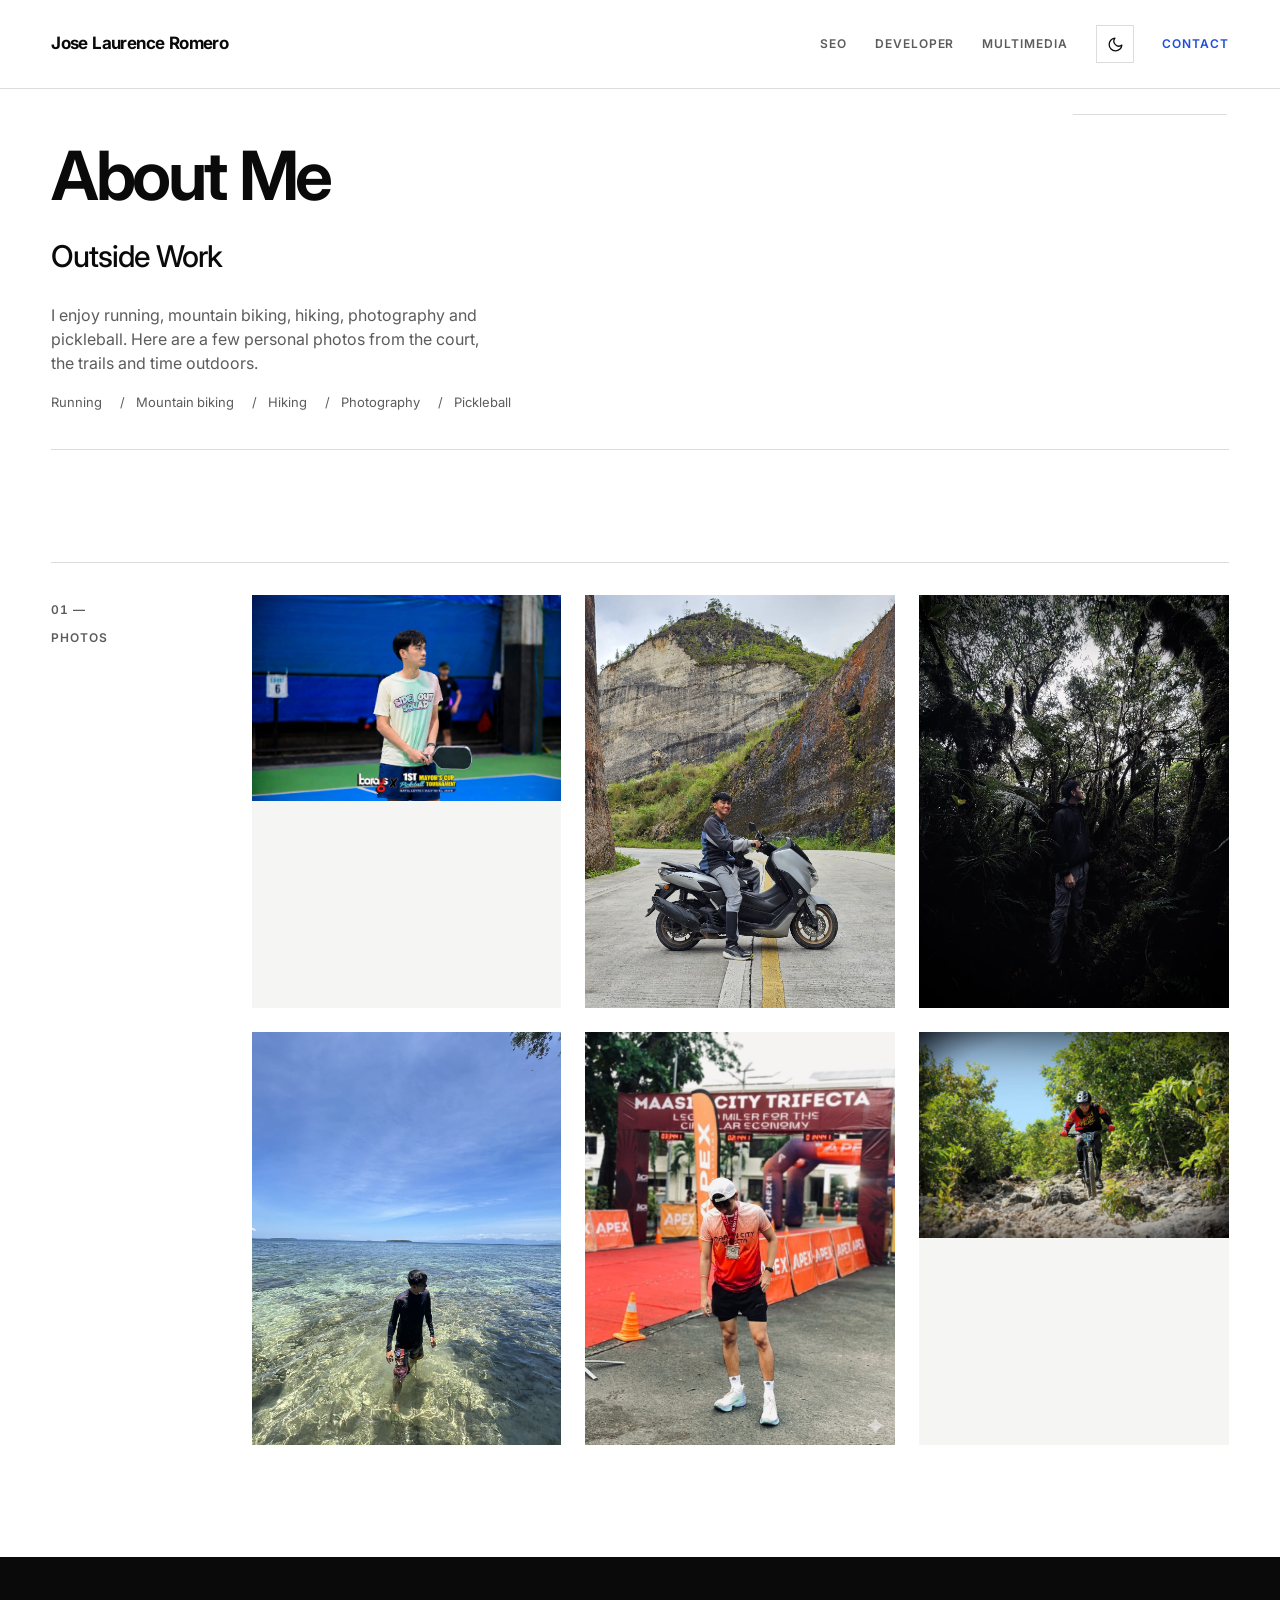
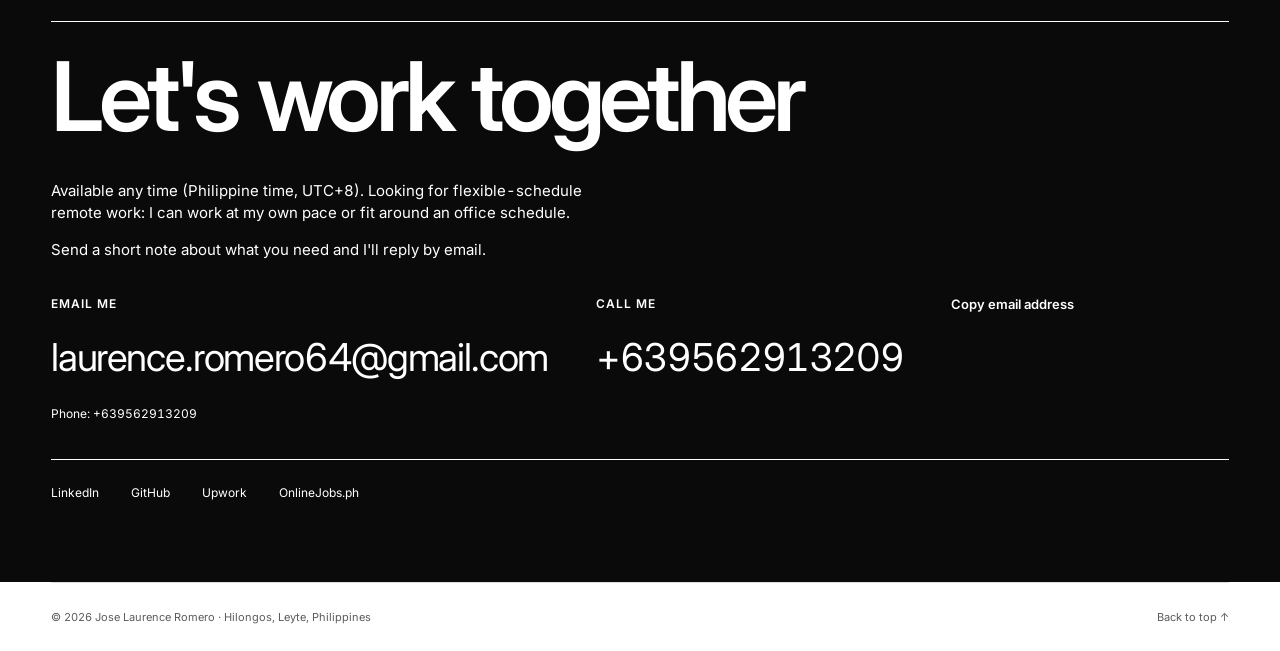
==== commit 6e68b0b9: "SEO rename" ====
--- a/about/index.html
+++ b/about/index.html
@@ -26,7 +26,7 @@
         <button class="burger" id="burger" aria-label="Open menu" aria-expanded="false" aria-controls="navlinks"><span></span><span></span></button>
         <nav class="links" id="navlinks">
           <div class="nav-pages">
-          <a href="../seo/">SEO &amp; Marketing</a><a href="../developer/">Developer</a><a href="../multimedia/">Multimedia</a>
+          <a href="../seo/">SEO</a><a href="../developer/">Developer</a><a href="../multimedia/">Multimedia</a>
           </div>
           <div class="nav-actions">
           <button class="theme" id="theme" aria-label="Toggle dark mode" title="Toggle dark mode"><svg viewBox="0 0 24 24" fill="none" stroke="currentColor" stroke-width="1.8" stroke-linecap="round" stroke-linejoin="round" aria-hidden="true"><path d="M21 12.8A9 9 0 1 1 11.2 3a7 7 0 0 0 9.8 9.8z"></path></svg></button>
--- a/style.css
+++ b/style.css
@@ -4,6 +4,11 @@
   --light-rule: rgba(10,10,10,.14); --light-accent: #1d4ed8; --light-surface: #f5f5f3;
   --dark-paper: #0b0b0c; --dark-ink: #f2f2f0; --dark-muted: #a1a1a6;
   --dark-rule: rgba(242,242,240,.16); --dark-accent: #7aa2ff; --dark-surface: #131315;
+  --light-dev: #6d28d9; --dark-dev: #b79aff;
+  --light-multimedia: #be185d; --dark-multimedia: #ff80ab;
+  --orange: #f97316; --orange-hover: #ea580c;
+  --role-seo: var(--light-accent); --role-dev: var(--light-dev); --role-multimedia: var(--light-multimedia);
+  --inverse-seo: var(--dark-accent); --inverse-dev: var(--dark-dev); --inverse-multimedia: var(--dark-multimedia);
   --paper: var(--light-paper); --ink: var(--light-ink); --muted: var(--light-muted);
   --rule: var(--light-rule); --rule-strong: var(--ink); --accent: var(--light-accent); --surface: var(--light-surface);
   --bg: var(--paper); --text: var(--ink); --line: var(--rule); --card: var(--paper);
@@ -15,13 +20,17 @@
   :root:not([data-theme="light"]) {
     --paper: var(--dark-paper); --ink: var(--dark-ink); --muted: var(--dark-muted);
     --rule: var(--dark-rule); --accent: var(--dark-accent); --surface: var(--dark-surface);
+    --role-seo: var(--dark-accent); --role-dev: var(--dark-dev); --role-multimedia: var(--dark-multimedia);
+    --inverse-seo: var(--light-accent); --inverse-dev: var(--light-dev); --inverse-multimedia: var(--light-multimedia);
     --inverse-accent: var(--light-accent); --logo-filter: brightness(0) invert(1); color-scheme: dark;
   }
 }
 :root[data-theme="dark"] {
   --paper: var(--dark-paper); --ink: var(--dark-ink); --muted: var(--dark-muted);
   --rule: var(--dark-rule); --accent: var(--dark-accent); --surface: var(--dark-surface);
-  --inverse-accent: var(--light-accent); --logo-filter: brightness(0) invert(1); color-scheme: dark;
+  --role-seo: var(--dark-accent); --role-dev: var(--dark-dev); --role-multimedia: var(--dark-multimedia);
+    --inverse-seo: var(--light-accent); --inverse-dev: var(--light-dev); --inverse-multimedia: var(--light-multimedia);
+    --inverse-accent: var(--light-accent); --logo-filter: brightness(0) invert(1); color-scheme: dark;
 }
 @view-transition { navigation: auto; }
 ::view-transition-old(root), ::view-transition-new(root) { animation-duration: .28s; }
@@ -477,3 +486,24 @@
 body[data-view="about"] .page-head .lead { margin-top: 24px; }
 
 .cta-box a.btn { display: flex; flex-direction: column; align-items: flex-start; }
+
+/* Theme changes cross-fade; ordinary page navigation keeps its existing timing. */
+:root.theme-changing::view-transition-old(root),
+:root.theme-changing::view-transition-new(root) {
+  animation-duration: 450ms;
+  animation-timing-function: ease-in-out;
+}
+
+/* Colored portfolio rules retain the existing Swiss layout. */
+body[data-view="seo"], [data-role="seo"] { --accent: var(--role-seo); --inverse-accent: var(--inverse-seo); }
+body[data-view="dev"], [data-role="dev"] { --accent: var(--role-dev); --inverse-accent: var(--inverse-dev); }
+body[data-view="multimedia"], [data-role="multimedia"] { --accent: var(--role-multimedia); --inverse-accent: var(--inverse-multimedia); }
+.role-card { border-top-color: var(--accent); }
+.role-card:hover h3 { text-decoration-color: var(--accent); }
+body:is([data-view="seo"], [data-view="dev"], [data-view="multimedia"]) .page-head > .wrap { border-bottom-color: var(--accent); }
+body:is([data-view="seo"], [data-view="dev"], [data-view="multimedia"]) .swiss-section > .wrap { border-top-color: color-mix(in srgb, var(--accent) 55%, var(--rule)); }
+body:is([data-view="seo"], [data-view="dev"], [data-view="multimedia"]) .section-label { color: var(--accent); }
+.hero .btn.primary[href="#portfolios"] { padding: 16px 22px; border: 1px solid var(--orange); background: var(--orange); color: var(--light-ink);  text-decoration: underline; text-decoration-thickness: 1px; text-underline-offset: 4px; }
+.hero .btn.primary[href="#portfolios"]:hover { background: var(--orange-hover); border-color: var(--orange-hover); color: var(--light-ink); }
+.hero .btn.primary[href="#portfolios"] .link-arrow { font-size: 20px; line-height: 1; }
+.hero .btn.primary[href="#portfolios"]:hover .link-arrow { transform: translate(3px,-3px); }
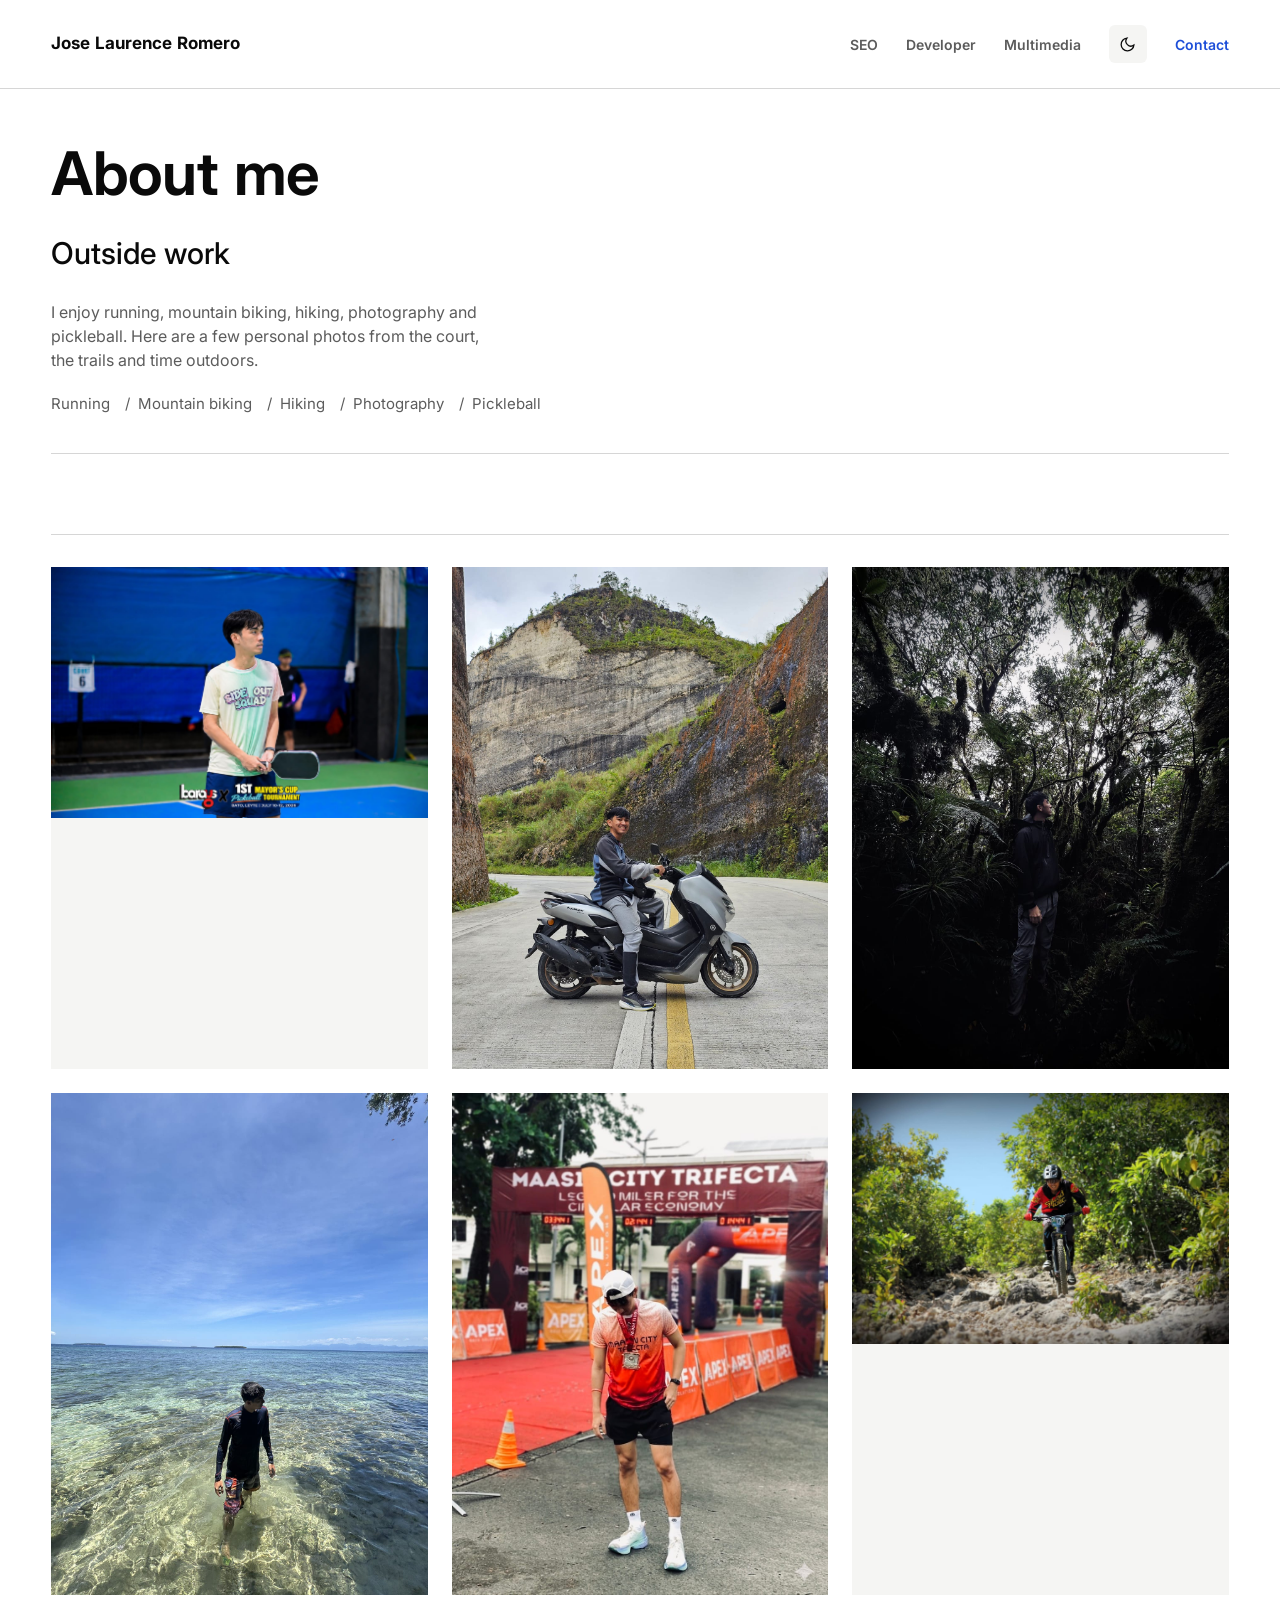
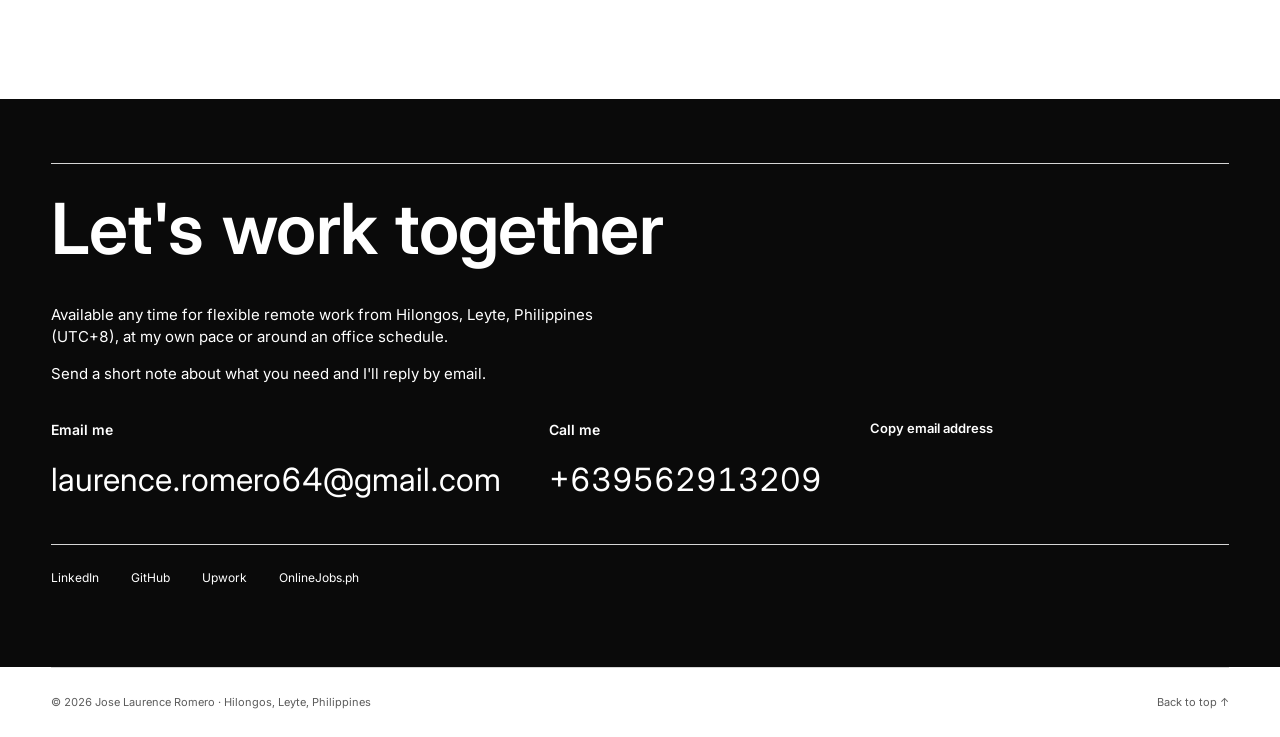
==== commit 30c1ea95: "UI revamp v3" ====
--- a/about/index.html
+++ b/about/index.html
@@ -16,6 +16,7 @@
   <link rel="preconnect" href="https://fonts.gstatic.com" crossorigin>
   <link rel="stylesheet" href="https://fonts.googleapis.com/css2?family=Inter:wght@400;500;600;700;800&display=swap">
   <link rel="stylesheet" href="../style.css">
+  <script data-shared-motion>try{var shared=JSON.parse(sessionStorage.getItem("portfolio-shared-role"));if(shared&&Date.now()-shared.time<10000&&shared.to===location.pathname&&["seo","dev","multimedia"].includes(shared.role))document.documentElement.dataset.sharedRole=shared.role}catch(e){}</script>
 </head>
 <body data-view="about" data-root="..">
   <a class="skip" href="#main">Skip to content</a>
@@ -26,7 +27,7 @@
         <button class="burger" id="burger" aria-label="Open menu" aria-expanded="false" aria-controls="navlinks"><span></span><span></span></button>
         <nav class="links" id="navlinks">
           <div class="nav-pages">
-          <a href="../seo/">SEO</a><a href="../developer/">Developer</a><a href="../multimedia/">Multimedia</a>
+          <a href="../seo/" class="">SEO</a><a href="../developer/" class="">Developer</a><a href="../multimedia/" class="">Multimedia</a>
           </div>
           <div class="nav-actions">
           <button class="theme" id="theme" aria-label="Toggle dark mode" title="Toggle dark mode"><svg viewBox="0 0 24 24" fill="none" stroke="currentColor" stroke-width="1.8" stroke-linecap="round" stroke-linejoin="round" aria-hidden="true"><path d="M21 12.8A9 9 0 1 1 11.2 3a7 7 0 0 0 9.8 9.8z"></path></svg></button>
@@ -39,22 +40,22 @@
 
       <section class="page-head">
         <div class="wrap">
-          <h1>About Me</h1>
-          <h2>Outside Work</h2>
+          <h1 class="">About me</h1>
+          <h2 class="">Outside work</h2>
           <p class="lead">I enjoy running, mountain biking, hiking, photography and pickleball. Here are a few personal photos from the court, the trails and time outdoors.</p>
           <ul class="chips"><li>Running</li><li>Mountain biking</li><li>Hiking</li><li>Photography</li><li>Pickleball</li></ul>
         </div>
       </section>
-      <section class="section personal-page swiss-section">
-        <div class="wrap"><p class="section-label" aria-hidden="true">01 —<span>Photos</span></p><div class="section-content personal-photos">
+      <section class="section personal-page">
+        <div class="wrap personal-photos">
           <a href="../images/me/web/pickleball-court.jpg" target="_blank" rel="noopener noreferrer" aria-label="Laurence holding a paddle on an indoor pickleball court (open full photo in a new tab)"><img src="../images/me/web/pickleball-court.jpg" alt="Laurence holding a paddle on an indoor pickleball court" loading="lazy" decoding="async"></a><a href="../images/me/web/scooter-ride.jpg" target="_blank" rel="noopener noreferrer" aria-label="Laurence seated on a scooter beside a road through rock cliffs (open full photo in a new tab)"><img src="../images/me/web/scooter-ride.jpg" alt="Laurence seated on a scooter beside a road through rock cliffs" loading="lazy" decoding="async"></a><a href="../images/me/web/forest-walk.jpg" target="_blank" rel="noopener noreferrer" aria-label="Laurence standing among moss-covered trees and ferns in a forest (open full photo in a new tab)"><img src="../images/me/web/forest-walk.jpg" alt="Laurence standing among moss-covered trees and ferns in a forest" loading="lazy" decoding="async"></a><a href="../images/me/web/seaside.jpg" target="_blank" rel="noopener noreferrer" aria-label="Laurence standing in clear shallow seawater (open full photo in a new tab)"><img src="../images/me/web/seaside.jpg" alt="Laurence standing in clear shallow seawater" loading="lazy" decoding="async"></a><a href="../images/me/web/running-finish.jpg" target="_blank" rel="noopener noreferrer" aria-label="Laurence wearing a finisher medal at a running event (open full photo in a new tab)"><img src="../images/me/web/running-finish.jpg" alt="Laurence wearing a finisher medal at a running event" loading="lazy" decoding="async"></a><a href="../images/me/web/mountain-biking.jpg" target="_blank" rel="noopener noreferrer" aria-label="Laurence riding a mountain bike down a rocky trail (open full photo in a new tab)"><img src="../images/me/web/mountain-biking.jpg" alt="Laurence riding a mountain bike down a rocky trail" loading="lazy" decoding="async"></a>
-        </div></div>
+        </div>
       </section>
       <section class="cta" id="contact">
         <div class="wrap">
           <div class="cta-box">
             <h2>Let's work together</h2>
-            <p>Available any time (Philippine time, UTC+8). Looking for flexible-schedule remote work: I can work at my own pace or fit around an office schedule.</p>
+            <p>Available any time for flexible remote work from Hilongos, Leyte, Philippines (UTC+8), at my own pace or around an office schedule.</p>
             <p>Send a short note about what you need and I'll reply by email.</p>
             <div class="btn-row">
               <a class="btn primary" href="mailto:laurence.romero64@gmail.com?subject=Hello%20Laurence%20%E2%80%94%20Work%20inquiry"><span class="contact-link-label">Email me</span><span class="contact-link-value">laurence.romero64@gmail.com</span></a>
@@ -74,7 +75,9 @@
         <a href="#top" class="totop">Back to top ↑</a>
       </div>
 </footer>
+  <script src="../data/seo-metrics.js"></script>
   <script src="../content.js"></script>
+  <script src="../motion.js"></script>
   <script src="../app.js"></script>
 </body>
 </html>
--- a/style.css
+++ b/style.css
@@ -1,39 +1,38 @@
-/* Swiss Minimalist. Primitive colors live here; components use semantic tokens. */
+/* Plain typography and one shared accent. Components use semantic tokens. */
 :root {
   --light-paper: #ffffff; --light-ink: #0a0a0a; --light-muted: #5c5c5c;
-  --light-rule: rgba(10,10,10,.14); --light-accent: #1d4ed8; --light-surface: #f5f5f3;
+  --light-rule: #d6d6d6; --light-accent: #1d4ed8; --light-surface: #f5f5f3;
   --dark-paper: #0b0b0c; --dark-ink: #f2f2f0; --dark-muted: #a1a1a6;
-  --dark-rule: rgba(242,242,240,.16); --dark-accent: #7aa2ff; --dark-surface: #131315;
-  --light-dev: #6d28d9; --dark-dev: #b79aff;
-  --light-multimedia: #be185d; --dark-multimedia: #ff80ab;
-  --orange: #f97316; --orange-hover: #ea580c;
-  --role-seo: var(--light-accent); --role-dev: var(--light-dev); --role-multimedia: var(--light-multimedia);
-  --inverse-seo: var(--dark-accent); --inverse-dev: var(--dark-dev); --inverse-multimedia: var(--dark-multimedia);
+  --dark-rule: #38383a; --dark-accent: #7aa2ff; --dark-surface: #131315;
   --paper: var(--light-paper); --ink: var(--light-ink); --muted: var(--light-muted);
   --rule: var(--light-rule); --rule-strong: var(--ink); --accent: var(--light-accent); --surface: var(--light-surface);
   --bg: var(--paper); --text: var(--ink); --line: var(--rule); --card: var(--paper);
-  --accent-soft: var(--surface); --inverse-accent: var(--dark-accent); --radius: 0; --logo-filter: none;
+  --accent-soft: var(--surface); --inverse-accent: var(--dark-accent); --radius: 6px; --logo-filter: brightness(1);
+  --orange: #f97316; --orange-hover: #ea580c;
   --gutter: clamp(20px, 4vw, 56px); --gap: clamp(24px, 2vw, 32px);
-  --ease: cubic-bezier(.22,.61,.36,1); color-scheme: light;
+  /* The --ease alias is reserved for the unchanged intro. */
+  --ease: cubic-bezier(.22,.61,.36,1);
+  --ease-out: cubic-bezier(0.23, 1, 0.32, 1);
+  --ease-in-out: cubic-bezier(0.65, 0, 0.35, 1);
+  --dur-press: 100ms; --dur-fast: 150ms; --dur-base: 220ms;
+  --dur-enter: 450ms; --dur-exit: 360ms; --dur-confirm: 250ms;
+  --stagger: 30ms; --hero-stagger: 50ms;
+  color-scheme: light;
 }
 @media (prefers-color-scheme: dark) {
   :root:not([data-theme="light"]) {
     --paper: var(--dark-paper); --ink: var(--dark-ink); --muted: var(--dark-muted);
     --rule: var(--dark-rule); --accent: var(--dark-accent); --surface: var(--dark-surface);
-    --role-seo: var(--dark-accent); --role-dev: var(--dark-dev); --role-multimedia: var(--dark-multimedia);
-    --inverse-seo: var(--light-accent); --inverse-dev: var(--light-dev); --inverse-multimedia: var(--light-multimedia);
     --inverse-accent: var(--light-accent); --logo-filter: brightness(0) invert(1); color-scheme: dark;
   }
 }
 :root[data-theme="dark"] {
   --paper: var(--dark-paper); --ink: var(--dark-ink); --muted: var(--dark-muted);
   --rule: var(--dark-rule); --accent: var(--dark-accent); --surface: var(--dark-surface);
-  --role-seo: var(--dark-accent); --role-dev: var(--dark-dev); --role-multimedia: var(--dark-multimedia);
-    --inverse-seo: var(--light-accent); --inverse-dev: var(--light-dev); --inverse-multimedia: var(--light-multimedia);
     --inverse-accent: var(--light-accent); --logo-filter: brightness(0) invert(1); color-scheme: dark;
 }
 @view-transition { navigation: auto; }
-::view-transition-old(root), ::view-transition-new(root) { animation-duration: .28s; }
+::view-transition-old(root), ::view-transition-new(root) { animation-duration: var(--dur-base); animation-timing-function: var(--ease-in-out); }
 *, *::before, *::after { box-sizing: border-box; }
 html { scroll-behavior: smooth; scroll-padding-top: 100px; -webkit-text-size-adjust: 100%; }
 body { margin: 0; background: var(--paper); color: var(--ink); font: 17px/1.5 Inter, Arial, sans-serif; -webkit-font-smoothing: antialiased; font-variant-numeric: tabular-nums; }
@@ -56,40 +55,31 @@
 .skip:focus { left: 8px; }
 
 /* Wordmark and navigation. */
-.nav { position: sticky; top: 0; z-index: 50; background: var(--paper); border-bottom: 1px solid var(--rule); }
+.nav { position: sticky; top: 0; z-index: 50; background: var(--paper); border: 0; }
 .nav-in { display: flex; align-items: center; justify-content: space-between; gap: 32px; min-height: 88px; }
-.brand { display: flex; align-items: center; gap: 12px; flex-shrink: 0; font-size: 17px; font-weight: 700; letter-spacing: -.035em; }
+.brand { display: flex; align-items: center; gap: 12px; flex-shrink: 0; font-size: 17px; font-weight: 700; letter-spacing: 0; }
 .mono { display: none; }
 .links, .nav-pages, .nav-actions { display: flex; align-items: center; gap: 28px; }
-.links a, .theme, .burger, .meta, .kicker, .section-label, .hero-meta dt, .contact-link-label { font-size: 12px; font-weight: 600; letter-spacing: .08em; text-transform: uppercase; }
+.links a, .theme, .burger, .meta, .contact-link-label { font-size: 12px; font-weight: 600; letter-spacing: 0; text-transform: none; }
 .links a { position: relative; padding-block: 8px; color: var(--muted); white-space: nowrap; }
-.links a::after { content: ''; position: absolute; inset: auto 0 0; height: 1px; background: var(--accent); transform: scaleX(0); transform-origin: left; transition: transform 400ms var(--ease); }
-.links a:hover, .links a.active { color: var(--ink); }
-.links a:hover::after, .links a.active::after { transform: scaleX(1); }
+.links a:hover, .links a.active { color: var(--ink); text-decoration: underline; text-decoration-color: var(--accent); }
 .links a.nav-contact { color: var(--accent); }
-.theme, .burger { display: grid; place-items: center; width: 38px; height: 38px; border: 1px solid var(--rule); padding: 0; background: var(--paper); color: var(--ink); cursor: pointer; }
-.theme:hover, .burger:hover { border-color: var(--accent); }
+.theme, .burger { display: grid; place-items: center; width: 38px; height: 38px; border: 0; padding: 0; background: var(--paper); color: var(--ink); cursor: pointer; }
+.theme:hover, .burger:hover {  }
 .theme svg { width: 17px; height: 17px; }
 .burger { display: none; position: relative; }
-.burger span { position: absolute; left: 10px; right: 10px; top: 14px; height: 1px; background: var(--ink); transition: transform 400ms var(--ease); }
-.burger span:last-child { top: 21px; }
-.burger[aria-expanded="true"] span:first-child { transform: translateY(3.5px) rotate(45deg); }
-.burger[aria-expanded="true"] span:last-child { transform: translateY(-3.5px) rotate(-45deg); }
-
-/* Rectangular controls and slash-separated tool lists. */
+
+/* Controls and comma-separated tool lists. */
 .btn-row { display: flex; flex-wrap: wrap; align-items: center; gap: 20px 28px; margin-top: 30px; }
-.btn { display: inline-flex; justify-content: center; align-items: center; gap: 8px; padding: 11px 16px; border: 1px solid var(--rule); background: transparent; color: var(--ink); font-size: 13px; font-weight: 600; cursor: pointer; }
-.btn.primary { border-color: var(--ink); background: var(--ink); color: var(--paper); }
-.btn:hover { border-color: var(--accent); }
+.btn { display: inline-flex; justify-content: center; align-items: center; gap: 8px; padding: 11px 16px; border: 0; background: transparent; color: var(--ink); font-size: 13px; font-weight: 600; cursor: pointer; }
+.btn.primary {  background: var(--ink); color: var(--paper); }
 .btn.ghost:hover { color: var(--accent); }
 .text-link, .hero .btn { padding: 4px 0; border: 0; background: transparent; color: var(--ink); }
-.hero .btn { justify-content: start; border-bottom: 1px solid var(--rule-strong); font-size: 15px; }
-.hero .btn:hover { color: var(--accent); border-color: var(--accent); }
-.link-arrow { display: inline-block; margin-left: 14px; transition: transform 400ms var(--ease); }
-a:hover .link-arrow { transform: translateX(4px); }
-.chips { display: flex; flex-wrap: wrap; gap: 8px 0; margin-top: 18px; font-size: 13px; color: var(--muted); }
-.chips li { display: inline-flex; align-items: center; gap: 7px; }
-.chips li:not(:last-child)::after { content: '/'; display: inline-block; padding-inline: 11px; color: var(--muted); }
+.hero .btn { justify-content: start; border: 0; font-size: 15px; }
+.hero .btn:hover { color: var(--accent);  }
+.chips { display: flex; flex-wrap: wrap; gap: 8px 0; margin-top: 18px; font-size: 15px; color: var(--muted); line-height: 1.8; }
+.chips li { display: inline-flex; align-items: center; gap: 7px; max-width: 100%; }
+.chips li:not(:last-child)::after { content: "/"; display: inline-block; padding-inline: 8px; color: var(--muted); }
 .tool-logo { width: 16px; height: 16px; flex-shrink: 0; object-fit: contain; filter: var(--logo-filter); }
 .organization-name { display: flex; align-items: center; gap: 10px; }
 .organization-logo { width: 24px; height: 24px; object-fit: contain; flex-shrink: 0; }
@@ -99,145 +89,98 @@
 .hero { position: relative; overflow: clip; padding-top: clamp(48px, 6vw, 92px); }
 .hero-in { position: relative; display: grid; grid-template-columns: repeat(12, minmax(0,1fr)); gap: var(--gap); align-items: start; }
 .hero-copy { grid-column: 1 / 9; min-width: 0; }
-.kicker { color: var(--muted); margin-bottom: 26px; max-width: 65ch; }
-.hero h1 { font-size: clamp(3.5rem, 9.5vw, 10rem); line-height: .95; letter-spacing: -.055em; font-weight: 750; text-wrap: initial; max-width: 10ch; }
-.hero .lead { max-width: 36ch; margin-top: 40px; font-size: clamp(19px, 1.9vw, 26px); color: var(--ink); line-height: 1.4; letter-spacing: -.025em; }
-.hero-help { max-width: 47ch; margin-top: 20px; color: var(--muted); font-size: 16px; }
+.hero h1 { font-size: clamp(56px, 7.8vw, 112px); line-height: 1; letter-spacing: -.01em; font-weight: 700; text-wrap: initial; max-width: 12ch; }
+.hero .lead { max-width: 36ch; margin-top: 40px; font-size: clamp(19px, 1.9vw, 26px); color: var(--ink); line-height: 1.4; letter-spacing: 0; }
 .hero-portrait { grid-column: 9 / -1; width: 100%; aspect-ratio: 4 / 5; overflow: hidden; margin-top: 44px; }
 .hero-portrait img { width: 100%; height: 100%; object-fit: cover; object-position: center 65%; }
-.hero-meta { grid-column: 1 / -1; display: grid; grid-template-columns: repeat(4,minmax(0,1fr)); gap: var(--gap); padding: 30px 0; margin-top: 32px; border-top: 1px solid var(--rule); }
-.hero-meta dt { color: var(--muted); margin-bottom: 9px; }
-.hero-meta dd { margin: 0; font-size: 13px; }
-.hero-meta a:hover { text-decoration: underline; }
-.hero::before, .page-head::before { content: ''; position: absolute; width: 12%; right: var(--gutter); top: 25px; border-top: 1px solid var(--rule); transform: translateX(var(--circle-x,0px)); pointer-events: none; }
-.pulse { position: relative; display: inline-block; width: 6px; height: 6px; margin-right: 10px; background: var(--accent); }
-.pulse::after { content: ''; position: absolute; inset: -2px; border: 1px solid var(--accent); animation: pulse 2s infinite; }
-@keyframes pulse { 0% { opacity: .5; transform: scale(1); } 100% { opacity: 0; transform: scale(2); } }
-
-/* Numbered editorial sections. */
+
+/* Sections grouped by spacing. */
 .section { padding: 48px 0 64px; overflow-x: clip; }
-.swiss-section > .wrap { display: grid; grid-template-columns: repeat(12,minmax(0,1fr)); gap: var(--gap); border-top: 1px solid var(--rule); padding-top: 32px; }
-.section-label { grid-column: 1 / 3; color: var(--muted); padding-top: 6px; overflow-wrap: anywhere; }
-.section-label span { display: block; margin-top: 10px; max-width: 19ch; }
-.section-content { grid-column: 3 / -1; min-width: 0; }
-.section-title { font-size: clamp(30px, 4.2vw, 64px); font-weight: 650; letter-spacing: -.045em; line-height: 1.05; margin-bottom: 24px; max-width: 24ch; }
+.section-title { font-size: clamp(30px, 3.2vw, 46px); font-weight: 650; line-height: 1.15; margin-bottom: 24px; max-width: 28ch; }
 .section-sub { color: var(--muted); margin-bottom: 40px; }
-.sub-title { font-size: clamp(23px,2.4vw,34px); margin: 52px 0 22px; letter-spacing: -.035em; line-height: 1.15; }
+.sub-title { font-size: clamp(23px,2.4vw,34px); margin: 52px 0 22px; letter-spacing: 0; line-height: 1.15; }
 .meta { color: var(--muted); margin-bottom: 14px; }
 .narrow { max-width: 65ch; }
 .note { margin-top: 18px; max-width: 65ch; font-size: 13px; color: var(--muted); }
 .note.strong { color: var(--ink); }
-.title-line::after { content: ''; display: block; width: 48px; height: 1px; background: var(--accent); margin-top: 18px; transform-origin: left; }
-.js-motion .title-line::after { transition: transform 600ms var(--ease); }
-.js-motion .reveal:not(.in).title-line::after, .js-motion .reveal:not(.in) .title-line::after { transform: scaleX(0); }
 .cards { display: block; margin-top: 38px; }
-.role-card { position: relative; display: grid; grid-template-columns: 38px minmax(0,1fr) minmax(0,1fr) 30px; column-gap: 24px; row-gap: 14px; align-items: start; border-top: 1px solid var(--rule); padding: 30px 0; }
-.role-index { font-size: 12px; color: var(--accent); padding-top: 8px; }
-.role-ico { display: none; }
-.role-card h3 { grid-column: 2; font-size: clamp(24px,2.5vw,38px); line-height: 1.1; letter-spacing: -.04em; font-weight: 600; }
-.role-card p { grid-column: 3; font-size: 15px; color: var(--muted); }
-.role-card .chips { grid-column: 2 / 4; margin: 0; }
-.role-go { grid-column: 2 / -1; color: var(--muted); font-size: 12px; }
-.role-go i { position: absolute; right: 0; top: 28px; color: var(--accent); font-size: 28px; font-style: normal; transition: transform 400ms var(--ease); }
-.role-card:hover h3 { text-decoration: underline; text-decoration-thickness: 1px; text-underline-offset: 5px; }
-.role-card:hover .role-go i { transform: translateX(4px); }
+.role-card { display: grid; grid-template-columns: minmax(0,.7fr) minmax(0,1.3fr); gap: 16px 48px; align-items: start; padding: 28px 0; }
+.role-card h3 { grid-column: 1; font-size: clamp(24px,2.5vw,34px); line-height: 1.2; font-weight: 600; }
+.role-card p { grid-column: 2; font-size: 16px; color: var(--muted); }
+.role-go { grid-column: 2; color: var(--accent); font-size: 15px; text-decoration: underline; width: fit-content; }
 .about-grid, .two-col { display: grid; grid-template-columns: minmax(0,1fr) minmax(0,1.15fr); gap: var(--gap); align-items: start; }
 .about-grid > div, .two-col > div { min-width: 0; }
 .about-grid p { color: var(--muted); margin-bottom: 18px; }
 .about-grid h3 { font-size: 20px; margin: 0 0 24px; font-weight: 600; }
 .facts { margin-top: 36px; }
-.facts > div { display: grid; grid-template-columns: 88px minmax(0,1fr); gap: 16px; border-top: 1px solid var(--rule); padding: 16px 0; font-size: 13px; }
+.facts > div { display: grid; grid-template-columns: 88px minmax(0,1fr); gap: 16px; border: 0; padding: 16px 0; font-size: 13px; }
 .facts dt { color: var(--muted); }
 .facts dd { margin: 0; }
 .about-discover { position: relative; text-underline-offset: 6px; }
 .about-discover:hover { text-decoration: underline; }
-.about-hint { position: absolute; bottom: calc(100% + 12px); left: 0; width: max-content; max-width: min(280px,calc(100vw - 40px)); padding: 12px 16px; border: 1px solid var(--rule); background: var(--paper); color: var(--ink); font-size: 13px; font-weight: 400; letter-spacing: 0; line-height: 1.5; opacity: 0; visibility: hidden; transform: translateY(4px); transition: opacity 400ms, transform 400ms, visibility 400ms; z-index: 2; }
+.about-hint { position: absolute; bottom: calc(100% + 12px); left: 0; width: max-content; max-width: min(280px,calc(100vw - 40px)); padding: 12px 16px; border: 0; background: var(--paper); color: var(--ink); font-size: 13px; font-weight: 400; letter-spacing: 0; line-height: 1.5; opacity: 0; visibility: hidden; transform: translateY(4px); transition: opacity var(--dur-base) var(--ease-out), transform var(--dur-base) var(--ease-out); z-index: 2; }
 .about-discover:hover .about-hint, .about-discover:focus-visible .about-hint { opacity: 1; visibility: visible; transform: none; }
 .timeline { display: grid; }
-.tl-item { display: grid; grid-template-columns: 6px minmax(0,1fr) minmax(80px,auto); gap: 12px; padding: 23px 0; border-top: 1px solid var(--rule); align-items: start; }
+.tl-item { display: grid; grid-template-columns: 6px minmax(0,1fr) minmax(80px,auto); gap: 12px; padding: 23px 0; border: 0; align-items: start; }
 .tl-item h4 { font-size: 16px; font-weight: 600; line-height: 1.3; }
 .tl-item p { font-size: 12px; margin: 8px 0 0; }
 .tl-date { font-size: 11px; color: var(--muted); white-space: normal; text-align: right; }
-.tl-dot { display: inline-block; width: 6px; height: 6px; background: var(--accent); margin-top: 6px; flex-shrink: 0; }
-.legend { display: flex; flex-wrap: wrap; gap: 12px 20px; color: var(--muted); font-size: 11px; margin-top: 22px; }
-.legend span { display: inline-flex; align-items: center; gap: 8px; }
-.legend .tl-dot { margin: 0; }
-.timeline-toggle { padding: 8px 0 3px; margin-top: 7px; background: transparent; color: var(--accent); border: 0; border-bottom: 1px solid var(--rule); cursor: pointer; font-size: 12px; }
-.timeline-toggle::after { content: ' +'; }
-.timeline-toggle[aria-expanded="true"]::after { content: ' −'; }
-.timeline-details { display: grid; grid-template-rows: 0fr; opacity: 0; transition: grid-template-rows 450ms var(--ease), opacity 450ms var(--ease); }
+.timeline-toggle { padding: 8px 0 3px; margin-top: 7px; background: transparent; color: var(--accent); border: 0; cursor: pointer; font-size: 12px; }
+.timeline-details { display: grid; grid-template-rows: 0fr; opacity: 0;  }
 .timeline-details > div { overflow: hidden; }
 .timeline-details.is-open { grid-template-rows: 1fr; opacity: 1; }
-.timeline-details .bullets { padding-top: 10px; }
-.timeline-details .bullets li { font-size: 13px; }
+.timeline-details .bullets { display: grid; gap: 12px; margin-top: 20px; max-width: 65ch; list-style: disc; padding-left: 18px; }
+.timeline-details .bullets li { padding-left: 3px; color: var(--muted); font-size: 15px; }
 
 /* Role page mastheads. */
 .page-head { position: relative; overflow: clip; padding: 52px 0 64px; }
-.page-head > .wrap { display: grid; grid-template-columns: repeat(12,minmax(0,1fr)); gap: 24px var(--gap); padding-bottom: 36px; border-bottom: 1px solid var(--rule); }
+.page-head > .wrap { display: grid; grid-template-columns: repeat(12,minmax(0,1fr)); gap: 24px var(--gap); padding-bottom: 36px; border: 0; }
 .back { grid-column: 1 / -1; width: fit-content; font-size: 12px; color: var(--muted); }
 .back:hover { color: var(--accent); text-decoration: underline; }
-.page-head .kicker { grid-column: 1 / -1; margin: 20px 0 0; }
-.page-head h1 { grid-column: 1 / 8; grid-row: 3 / 6; font-size: clamp(40px, 5.3vw, 86px); letter-spacing: -.05em; font-weight: 650; line-height: 1.02; }
-.page-head .lead { grid-column: 9 / -1; grid-row: 3; font-size: 16px; color: var(--muted); max-width: 45ch; }
-.page-head .btn-row { grid-column: 9 / -1; grid-row: 4; margin: 0; gap: 12px 20px; }
-.page-head .btn { padding: 7px 0; border: 0; border-bottom: 1px solid var(--rule); background: transparent; color: var(--ink); }
-.switch { grid-column: 9 / -1; grid-row: 5; display: flex; flex-wrap: wrap; gap: 10px 18px; font-size: 12px; color: var(--muted); }
+.page-head h1 { grid-column: 1 / 8; grid-row: 2 / 5; font-size: clamp(40px, 4.7vw, 68px); letter-spacing: -.01em; font-weight: 650; line-height: 1.1; }
+.page-head .lead { grid-column: 9 / -1; grid-row: 2; font-size: 16px; color: var(--muted); max-width: 45ch; }
+.page-head .btn-row { grid-column: 9 / -1; grid-row: 3; margin: 0; gap: 12px 20px; }
+.page-head .btn { padding: 7px 0; border: 0; background: transparent; color: var(--ink); }
+.switch { grid-column: 9 / -1; grid-row: 4; display: flex; flex-wrap: wrap; gap: 10px 18px; font-size: 12px; color: var(--muted); }
 .switch > span { width: 100%; }
-.pill { color: var(--ink); border-bottom: 1px solid var(--rule); }
-.pill:hover { color: var(--accent); border-color: var(--accent); }
 
 /* Case study evidence and numerical results. */
 .stats { display: grid; grid-template-columns: repeat(4,minmax(0,1fr)); gap: 0; margin: 42px 0; }
-.stat { display: flex; flex-direction: column; gap: 12px; padding: 0 22px; border-left: 1px solid var(--rule); min-width: 0; }
-.stat:first-child { padding-left: 0; border-left: 0; }
-.stat strong { font-size: clamp(30px,3.4vw,52px); line-height: 1.05; letter-spacing: -.05em; font-weight: 600; color: var(--ink); white-space: nowrap; }
+.stat { display: flex; flex-direction: column; gap: 12px; padding: 0 22px; border: 0; min-width: 0; }
+.stat:first-child { padding-left: 0; border: 0; }
+.stat strong { font-size: clamp(30px,3.4vw,52px); line-height: 1.05; letter-spacing: 0; font-weight: 600; color: var(--ink); white-space: nowrap; }
 .stat span { font-size: 13px; }
 .stat small { color: var(--muted); font-size: 11px; line-height: 1.5; }
-.panel { padding: 28px 0; border-top: 1px solid var(--rule); min-width: 0; }
-.panel h3 { font-size: clamp(23px,2.6vw,36px); font-weight: 600; line-height: 1.15; letter-spacing: -.035em; margin-bottom: 20px; }
-.bookings-highlight { display: grid; grid-template-columns: minmax(0,1fr) minmax(0,1fr); gap: var(--gap); margin-top: 40px; border-block: 1px solid var(--rule); }
+.panel { padding: 28px 0; border: 0; min-width: 0; }
+.panel h3 { font-size: clamp(23px,2.6vw,36px); font-weight: 600; line-height: 1.15; letter-spacing: 0; margin-bottom: 20px; }
+.bookings-highlight { display: grid; grid-template-columns: minmax(0,1fr) minmax(0,1fr); gap: var(--gap); margin-top: 40px; border: 0; }
 .bookings-highlight strong { display: flex; align-items: center; gap: 24px; font-size: 18px; line-height: 1.3; font-weight: 500; }
-.booking-number { font-size: clamp(64px,7vw,100px); letter-spacing: -.065em; line-height: 1; font-weight: 600; }
+.booking-number { font-size: clamp(64px,7vw,100px); letter-spacing: 0; line-height: 1; font-weight: 600; }
 .bookings-highlight .note { margin: 0; align-self: center; }
-.bars { height: 250px; display: flex; align-items: flex-end; justify-content: space-between; gap: 16px; border-bottom: 1px solid var(--rule); padding-top: 16px; margin: 28px 0 55px; }
+.bars { height: 250px; display: flex; align-items: flex-end; justify-content: space-between; gap: 16px; border: 0; padding-top: 16px; margin: 28px 0 55px; }
 .bar-col { flex: 1; position: relative; display: flex; height: 100%; flex-direction: column; align-items: center; justify-content: flex-end; min-width: 0; }
 .bar-val { font-size: 13px; margin-bottom: 10px; }
-.bar { width: min(76px,100%); height: 0; background: var(--accent); transition: height 1.1s var(--ease) .15s; }
-.panel.in .bar { height: calc(var(--n) * 1.7px); }
+.bar { width: min(76px,100%); height: calc(var(--n) * 1.7px); background: var(--accent); transform: scaleY(0); transform-origin: bottom; transition: transform var(--dur-base) var(--ease-out); }
+.panel.in .bar { transform: scaleY(1); }
 .bar.partial { opacity: .55; }
 .bar-lab { position: absolute; top: 100%; margin-top: 10px; white-space: nowrap; font-size: 11px; color: var(--muted); }
 .bar-lab small { display: block; font-size: 10px; }
 .table-wrap { overflow-x: auto; margin-top: 24px; }
 table { width: 100%; border-collapse: collapse; text-align: left; font-size: 13px; min-width: 580px; }
-th, td { padding: 18px 18px 18px 0; vertical-align: top; border-bottom: 1px solid var(--rule); }
-thead th { border-top: 1px solid var(--rule); font-weight: 500; font-size: 11px; text-transform: uppercase; letter-spacing: .08em; color: var(--muted); }
+th, td { padding: 18px 18px 18px 0; vertical-align: top; border: 0; }
+thead th { border: 0; font-weight: 500; font-size: 11px; text-transform: none; letter-spacing: 0; color: var(--muted); }
 tbody th { font-weight: 600; }
 tbody td { color: var(--muted); }
 .did-grid { display: grid; grid-template-columns: repeat(3,minmax(0,1fr)); gap: var(--gap); margin-top: 32px; }
-.did { padding-top: 20px; border-top: 1px solid var(--rule); min-width: 0; }
-.did .num { display: block; color: var(--accent); font-size: 12px; margin-bottom: 18px; }
-.did h4 { font-size: 19px; font-weight: 600; letter-spacing: -.025em; margin-bottom: 14px; }
+.did { padding-top: 20px; border: 0; min-width: 0; }
+.did h4 { font-size: 19px; font-weight: 600; letter-spacing: 0; margin-bottom: 14px; }
 .did p { color: var(--muted); font-size: 14px; }
-.callout { margin-top: 40px; padding: 24px 0 24px 24px; border-left: 1px solid var(--accent); font-size: 15px; max-width: 65ch; }
-.case-figure { margin-top: 36px; }
-.case-figure figure { margin-top: 26px; }
-/* These dark frames intentionally match the unaltered Search Console screenshots. */
-.case-figure-image { display: block; padding: 8px; border: 1px solid #383b3e; background: #17191a; overflow: hidden; }
-.case-figure-image img { width: 100%; height: auto; }
-.case-figure-stats { display: flex; flex-wrap: wrap; gap: 20px 32px; margin: 24px 0; }
-.case-figure-stats dt { color: var(--muted); font-size: 11px; text-transform: uppercase; letter-spacing: .06em; }
-.case-figure-stats dd { margin: 6px 0 0; font-size: 26px; letter-spacing: -.03em; }
-.figure-explanation { color: var(--muted); margin-top: 24px; font-size: 15px; max-width: 65ch; }
-.case-figure h4 { font-size: 16px; font-weight: 600; margin-top: 26px; }
-.search-chart { display: block; position: relative; overflow: hidden; }
-.search-chart-curtain { display: none; position: absolute; background: #17191a; pointer-events: none; transform-origin: right center; }
-.search-chart.motion-ready .search-chart-curtain { display: block; }
-.search-chart.chart-playing .search-chart-curtain { animation: search-chart-draw 1.8s cubic-bezier(.25,.1,.25,1) forwards; }
-@keyframes search-chart-draw { from { transform: scaleX(1); } to { transform: scaleX(0); } }
+.callout { margin-top: 40px; padding: 24px 0 24px 24px; border: 0; font-size: 15px; max-width: 65ch; }
+/* Screenshots retain their original pixels inside a plain surface frame. */
 .testimonial-grid { display: grid; grid-template-columns: repeat(2,minmax(0,1fr)); gap: var(--gap); margin-top: 36px; }
 .testimonial, .client-review { margin: 0; padding-top: 24px; }
-.client-review blockquote, .testimonial blockquote { margin: 24px 0 28px; font-size: clamp(18px,1.8vw,24px); line-height: 1.45; letter-spacing: -.025em; }
-.client-review figcaption, .testimonial figcaption { display: grid; gap: 6px; font-size: 11px; text-transform: uppercase; letter-spacing: .08em; }
+.client-review blockquote, .testimonial blockquote { margin: 24px 0 28px; font-size: clamp(18px,1.8vw,24px); line-height: 1.45; letter-spacing: 0; }
+.client-review figcaption, .testimonial figcaption { display: grid; gap: 6px; font-size: 11px; text-transform: none; letter-spacing: 0; }
 .client-review figcaption span, .testimonial figcaption span { color: var(--muted); }
 .review-stars { display: inline-flex; gap: 5px; color: var(--accent); }
 .review-stars svg { width: 16px; height: 16px; fill: currentColor; }
@@ -245,24 +188,23 @@
 
 /* Project, skill and experience rows. */
 .skill-grid { display: grid; margin-top: 30px; }
-.skill { display: grid; grid-template-columns: minmax(120px, .3fr) minmax(0,1fr); gap: 24px; border-top: 1px solid var(--rule); padding: 24px 0; }
-.skill h4 { font-size: 11px; font-weight: 500; text-transform: uppercase; letter-spacing: .08em; padding-top: 3px; color: var(--muted); }
+.skill { display: grid; grid-template-columns: minmax(120px, .3fr) minmax(0,1fr); gap: 24px; border: 0; padding: 24px 0; }
+.skill h4 { font-size: 11px; font-weight: 500; text-transform: none; letter-spacing: 0; padding-top: 3px; color: var(--muted); }
 .skill .chips { margin: 0; line-height: 1.8; }
-.exp { padding: 26px 0; border-top: 1px solid var(--rule); margin-top: 24px; }
+.exp { padding: 26px 0; border: 0; margin-top: 24px; }
 .exp-head, .edu { display: flex; justify-content: space-between; align-items: start; gap: 24px; }
-.exp-head h3, .edu h4 { font-size: 22px; font-weight: 600; letter-spacing: -.035em; }
+.exp-head h3, .edu h4 { font-size: 22px; font-weight: 600; letter-spacing: 0; }
 .exp-head p, .edu p { color: var(--muted); font-size: 13px; margin-top: 12px; }
 .experience-more { margin-top: 20px; }
 .experience-more summary { width: fit-content; cursor: pointer; color: var(--accent); font-size: 13px; }
 .experience-more .less-label, .experience-more[open] .more-label { display: none; }
 .experience-more[open] .less-label { display: inline; }
-.edu { padding: 24px 0; border-top: 1px solid var(--rule); }
-.bullets { display: grid; gap: 12px; margin-top: 20px; max-width: 65ch; }
-.bullets li { position: relative; padding-left: 18px; color: var(--muted); font-size: 15px; }
-.bullets li::before { content: ''; position: absolute; left: 0; top: .7em; width: 5px; height: 1px; background: var(--ink); }
+.edu { padding: 24px 0; border: 0; }
+.bullets { display: grid; gap: 12px; margin-top: 20px; max-width: 65ch; list-style: disc; padding-left: 18px; }
+.bullets li { padding-left: 3px; color: var(--muted); font-size: 15px; }
 .projects { display: grid; gap: 36px; margin-top: 36px; }
-.project { padding-top: 30px; border-top: 1px solid var(--rule); min-width: 0; }
-.project h3 { font-size: clamp(26px,3vw,42px); letter-spacing: -.04em; line-height: 1.1; font-weight: 600; max-width: 25ch; }
+.project { padding-top: 30px; border: 0; min-width: 0; }
+.project h3 { font-size: clamp(26px,3vw,42px); letter-spacing: 0; line-height: 1.1; font-weight: 600; max-width: 25ch; }
 .project-body { position: relative; }
 .project-img { width: 100%; height: auto; margin-bottom: 24px; }
 .has-project-view > .project-view { position: absolute; top: 0; right: 0; }
@@ -270,20 +212,15 @@
 .project-view svg { width: 17px; height: 17px; }
 .project .btn-row:empty { display: none; }
 .work-steps { display: grid; grid-template-columns: repeat(4,minmax(0,1fr)); gap: var(--gap); margin: 32px 0; padding: 0; list-style: none; }
-.work-step-number { display: block; color: var(--accent); font-size: 12px; margin-bottom: 18px; }
 .work-steps p { color: var(--muted); font-size: 14px; }
-.work-facts { display: flex; flex-wrap: wrap; gap: 24px 40px; padding-top: 24px; border-top: 1px solid var(--rule); font-size: 12px; }
-.work-facts dt { color: var(--muted); margin-bottom: 5px; }
-.work-facts dd { margin: 0; }
 
 /* Natural-aspect imagery, text tabs, and existing gallery controls. */
 .tabs { display: flex; flex-wrap: wrap; gap: 14px 24px; margin: 30px 0; }
-.tab { border: 0; border-bottom: 1px solid transparent; padding: 7px 0; background: transparent; color: var(--muted); cursor: pointer; font-size: 12px; }
-.tab.on, .tab:hover { color: var(--ink); border-color: var(--accent); }
+.tab { border: 0; padding: 7px 0; background: transparent; color: var(--muted); cursor: pointer; font-size: 12px; }
+.tab.on, .tab:hover { color: var(--ink);  }
 .masonry { columns: 3 200px; column-gap: 20px; }
-.shot { display: block; width: 100%; break-inside: avoid; margin: 0 0 20px; padding: 0; border: 0; background: var(--surface); cursor: zoom-in; min-height: 120px; animation: pop 500ms var(--ease) both; }
+.shot { display: block; width: 100%; break-inside: avoid; margin: 0 0 20px; padding: 0; border: 0; background: var(--surface); cursor: zoom-in; min-height: 120px;  }
 .shot img { width: 100%; height: auto; }
-@keyframes pop { from { opacity: 0; transform: translateY(8px); } }
 .more { margin-top: 24px; }
 .video-grid { display: grid; grid-template-columns: repeat(2,minmax(0,1fr)); gap: 32px; margin-top: 32px; }
 .video-frame { aspect-ratio: 16 / 9; overflow: hidden; background: var(--ink); }
@@ -295,14 +232,13 @@
 .personal-photos { display: grid; grid-template-columns: repeat(3,minmax(0,1fr)); gap: 24px; }
 .personal-photos img { width: 100%; height: auto; }
 .personal-photos a { display: block; background: var(--surface); }
-.lightbox { position: fixed; inset: 0; z-index: 100; background: var(--paper); display: grid; place-items: center; animation: fade .25s; }
+.lightbox { position: fixed; inset: 0; z-index: 100; background: var(--paper); display: grid; place-items: center;  }
 .lightbox[hidden] { display: none; }
-@keyframes fade { from { opacity: 0; } }
 .lb-stage { display: grid; place-items: center; width: 100%; height: 100%; padding: 56px 64px; }
-#lb-img { max-width: 100%; max-height: 100%; opacity: 0; transform: scale(.98); transition: opacity .3s, transform .3s var(--ease); }
+#lb-img { max-width: 100%; max-height: 100%; opacity: 0; }
 #lb-img.loaded { opacity: 1; transform: none; }
-.lb-btn { position: absolute; display: grid; place-items: center; width: 46px; height: 46px; border: 1px solid var(--rule); background: var(--paper); color: var(--ink); font-size: 22px; cursor: pointer; }
-.lb-btn:hover { border-color: var(--accent); }
+.lb-btn { position: absolute; display: grid; place-items: center; width: 46px; height: 46px; border: 0; background: var(--paper); color: var(--ink); font-size: 22px; cursor: pointer; }
+.lb-btn:hover {  }
 #lb-close { top: 16px; right: 16px; }
 #lb-prev { left: 14px; top: 50%; transform: translateY(-50%); }
 #lb-next { right: 14px; top: 50%; transform: translateY(-50%); }
@@ -310,38 +246,37 @@
 
 /* Solid inverted contact block. Its contrast is the same in either direction. */
 .cta { padding: 64px 0 80px; margin-top: 48px; color: var(--paper); background: var(--ink); }
-.cta-box { padding-top: 26px; border-top: 1px solid var(--paper); text-align: left; }
-.cta-box h2 { max-width: 14ch; font-size: clamp(52px,7.5vw,116px); line-height: 1; letter-spacing: -.055em; font-weight: 600; margin-bottom: 36px; }
+.cta-box { padding-top: 26px; border: 0; text-align: left; }
+.cta-box h2 { max-width: 14ch; font-size: clamp(52px,7.5vw,116px); line-height: 1; letter-spacing: 0; font-weight: 600; margin-bottom: 36px; }
 .cta-box p { margin-top: 14px; font-size: 15px; }
 .cta-box .btn-row { align-items: start; gap: 24px 48px; }
 .cta-box .btn { color: inherit; border: 0; background: transparent; padding: 4px 0; font-size: 13px; }
 .cta-box .btn.primary { display: flex; flex-direction: column; align-items: start; }
 .contact-link-label { display: block; margin-bottom: 8px; }
-.contact-link-value { display: block; font-size: clamp(20px,3vw,42px); letter-spacing: -.035em; font-weight: 400; overflow-wrap: anywhere; }
+.contact-link-value { display: block; font-size: clamp(20px,3vw,42px); letter-spacing: 0; font-weight: 400; overflow-wrap: anywhere; }
 .cta-box .btn:hover { text-decoration: underline; }
 .cta-box .contact-phone { font-size: 12px; }
-.link-row { display: flex; flex-wrap: wrap; gap: 18px 32px; margin-top: 36px; padding-top: 24px; border-top: 1px solid currentColor; font-size: 12px; }
+.link-row { display: flex; flex-wrap: wrap; gap: 18px 32px; margin-top: 36px; padding-top: 24px; border: 0; font-size: 12px; }
 .link-row a:hover { text-decoration: underline; }
 .cta :focus-visible { outline-color: var(--inverse-accent); }
-.foot-in { display: flex; justify-content: space-between; flex-wrap: wrap; gap: 20px; padding: 26px 0; border-top: 1px solid var(--rule); color: var(--muted); font-size: 11px; }
+.foot-in { display: flex; justify-content: space-between; flex-wrap: wrap; gap: 20px; padding: 26px 0; border: 0; color: var(--muted); font-size: 11px; }
 .totop:hover { color: var(--accent); text-decoration: underline; }
 
 /* Preview windows retain their controls and responsive screenshot sizing. */
-.project-preview-dialog { width: min(1200px,calc(100% - 32px)); max-height: calc(100dvh - 32px); margin: auto; padding: clamp(20px,3vw,40px); border: 1px solid var(--rule); background: var(--paper); color: var(--ink); overflow-y: auto; }
+.project-preview-dialog { width: min(1200px,calc(100% - 32px)); max-height: calc(100dvh - 32px); margin: auto; padding: clamp(20px,3vw,40px); border: 0; background: var(--paper); color: var(--ink); overflow-y: auto; }
 .project-preview-dialog::backdrop { background: var(--ink); opacity: .75; }
 .project-preview-header { display: flex; justify-content: space-between; align-items: center; gap: 24px; margin-bottom: 32px; }
-.project-preview-header h2 { font-size: clamp(20px,3vw,36px); font-weight: 600; letter-spacing: -.035em; }
+.project-preview-header h2 { font-size: clamp(20px,3vw,36px); font-weight: 600; letter-spacing: 0; }
 .project-preview-header .btn { flex-shrink: 0; }
 .project-preview-devices { display: grid; grid-template-columns: repeat(2,minmax(0,1fr)); gap: 32px; align-items: start; }
 .project-preview-devices.single-preview { grid-template-columns: minmax(0,1fr); }
 .project-device-preview { min-width: 0; }
 .project-device-preview figcaption { margin-top: 18px; font-size: 11px; text-align: center; color: var(--muted); }
 .project-device-preview figcaption a { text-decoration: underline; }
-.device-frame { position: relative; margin-inline: auto; padding: 8px; border: 1px solid var(--rule-strong); background: var(--surface); }
+.device-frame { position: relative; margin-inline: auto; padding: 8px; border: 0; background: var(--surface); }
 .device-frame img { display: block; width: 100%; height: auto; }
 .device-laptop { width: 94%; padding-top: 14px; }
-.device-laptop::before { content: ''; position: absolute; width: 3px; height: 3px; left: calc(50% - 1.5px); top: 5px; background: var(--muted); }
-.device-laptop-base { width: 100%; height: 8px; border: 1px solid var(--rule-strong); background: var(--surface); }
+.device-laptop-base { width: 100%; height: 8px; border: 0; background: var(--surface); }
 .device-iphone { width: min(100%,260px); padding: 6px; }
 .device-iphone a { display: block; aspect-ratio: 390 / 844; overflow: hidden; background: var(--paper); }
 .device-iphone img { width: 100%; height: 100%; object-fit: cover; }
@@ -350,39 +285,38 @@
 .phone-home { position: absolute; bottom: 12px; left: 34%; width: 32%; height: 3px; background: var(--ink); }
 .preview-browser { font: 11px/1.4 Inter,Arial,sans-serif; background: var(--surface); color: var(--ink); }
 .preview-browser-tabs, .preview-browser-toolbar { display: flex; align-items: center; gap: 12px; padding: 8px; }
-.preview-browser-tab { display: flex; justify-content: space-between; gap: 20px; padding: 4px; border-bottom: 1px solid var(--rule); }
+.preview-browser-tab { display: flex; justify-content: space-between; gap: 20px; padding: 4px; border: 0; }
 .preview-browser-window { margin-left: auto; white-space: nowrap; }
 .preview-browser-address { flex: 1; min-width: 0; padding: 4px 8px; overflow: hidden; text-overflow: ellipsis; background: var(--paper); color: var(--muted); }
 
 /* Existing reveal, expand and modal animation behavior. */
 .reveal { opacity: 1; transform: none; }
-.js-motion .reveal:not(.in) { opacity: 0; transform: translateY(24px); }
-.js-motion .reveal { transition: opacity .7s var(--ease), transform .7s var(--ease); }
-.js-motion .reveal.reveal-left:not(.in) { transform: translate(-28px,12px); }
-.js-motion .reveal.reveal-right:not(.in) { transform: translate(28px,12px); }
+.js-motion .reveal:not(.in) { opacity: 0; transform: translateY(12px); }
+.js-motion .reveal { transition: opacity var(--dur-enter) var(--ease-out), transform var(--dur-enter) var(--ease-out); }
+.js-motion .reveal.reveal-left:not(.in) { transform: translate(-12px,8px); }
+.js-motion .reveal.reveal-right:not(.in) { transform: translate(12px,8px); }
 .reveal.in { opacity: 1; transform: none; }
 .portrait-pending { opacity: 0; }
-@keyframes preview-open { from { opacity: 0; transform: translateY(20px) scale(.96); } to { opacity: 1; transform: none; } }
-@keyframes preview-close { from { opacity: 1; transform: none; } to { opacity: 0; transform: translateY(12px) scale(.98); } }
+@keyframes preview-open { from { opacity: 0; transform: scale(.95); } to { opacity: 1; transform: none; } }
+@keyframes preview-close { from { opacity: 1; transform: none; } to { opacity: 0; transform: scale(.95); } }
 @keyframes preview-device-in { from { opacity: 0; transform: translateY(16px); } to { opacity: 1; transform: none; } }
-.project-preview-dialog[open] { animation: preview-open .3s var(--ease) both; }
-.project-preview-dialog[open]:not(.is-closing) .project-device-preview { animation: preview-device-in .45s var(--ease) calc(var(--preview-order,0) * 70ms) both; }
-.project-preview-dialog.is-closing { animation: preview-close .18s ease-in both; }
-
-/* Responsive grids and full-width, ruled mobile navigation. */
+.project-preview-dialog[open] { animation: preview-open var(--dur-base) var(--ease-out) both; }
+.project-preview-dialog[open]:not(.is-closing) .project-device-preview { animation: preview-device-in var(--dur-fast) var(--ease-out) calc(min(var(--preview-order,0), 5) * var(--stagger)) both; }
+.project-preview-dialog.is-closing { animation: preview-close calc(var(--dur-base) * .8) var(--ease-in-out) both; }
+
+/* Responsive grids and mobile navigation. */
 @media (max-width: 1100px) {
   .nav-in { min-height: 72px; }
   .burger { display: grid; }
-  .links { position: absolute; left: 0; right: 0; top: 100%; display: flex; flex-direction: column; align-items: stretch; gap: 0; padding: 12px var(--gutter) 24px; border-bottom: 1px solid var(--rule); background: var(--paper); opacity: 0; visibility: hidden; transform: translateY(-8px); transition: opacity 400ms, transform 400ms, visibility 400ms; }
+  .links { position: absolute; left: 0; right: 0; top: 100%; display: flex; flex-direction: column; align-items: stretch; gap: 0; padding: 12px var(--gutter) 24px; border: 0; background: var(--paper); opacity: 0; visibility: hidden; transform: translateY(-8px); transition: none; }
   .links.open { opacity: 1; visibility: visible; transform: none; }
   .nav-pages { display: grid; gap: 0; }
-  .links a { display: block; padding-block: 18px; border-bottom: 1px solid var(--rule); }
-  .links a::after { display: none; }
-  .nav-actions { display: flex; flex-direction: row-reverse; justify-content: space-between; margin-top: 8px; gap: 20px; }
+  .links a { display: block; padding-block: 18px; border: 0; }
+    .nav-actions { display: flex; flex-direction: row-reverse; justify-content: space-between; margin-top: 8px; gap: 20px; }
   .nav-actions .nav-contact { flex: 1; }
   .hero h1 { font-size: clamp(56px,9.5vw,110px); }
   .stats { grid-template-columns: repeat(2,minmax(0,1fr)); gap: 30px 0; }
-  .stat:nth-child(3) { border-left: 0; padding-left: 0; }
+  .stat:nth-child(3) { border: 0; padding-left: 0; }
   .stat strong { font-size: 42px; }
   .did-grid { grid-template-columns: repeat(2,minmax(0,1fr)); }
   .work-steps { grid-template-columns: repeat(2,minmax(0,1fr)); }
@@ -391,16 +325,11 @@
   .hero-copy { grid-column: 1 / -1; }
   .hero-portrait { grid-column: 1 / 7; margin-top: 8px; max-width: 420px; }
   .hero h1 { font-size: clamp(56px,11vw,100px); max-width: 13ch; }
-  .hero-meta { grid-template-columns: repeat(2,minmax(0,1fr)); margin-top: 10px; }
-  .section { padding: 30px 0 48px; }
-  .swiss-section > .wrap { display: block; padding-top: 22px; }
-  .section-label { margin-bottom: 32px; display: flex; gap: 18px; }
-  .section-label span { margin: 0; max-width: none; }
-  .section-title { font-size: clamp(32px,6vw,48px); }
+    .section { padding: 30px 0 48px; }
+        .section-title { font-size: clamp(32px,6vw,48px); }
   .page-head { padding-top: 32px; }
   .page-head > .wrap { display: block; }
-  .page-head .kicker { margin: 28px 0 18px; }
-  .page-head h1 { max-width: 17ch; font-size: clamp(40px,7vw,64px); }
+    .page-head h1 { max-width: 17ch; font-size: clamp(40px,7vw,64px); }
   .page-head .lead { margin-top: 28px; max-width: 65ch; }
   .page-head .btn-row { margin-top: 28px; }
   .switch { margin-top: 26px; }
@@ -410,17 +339,13 @@
 @media (max-width: 540px) {
   body { font-size: 16px; }
   .brand { font-size: 15px; }
-  .hero h1 { font-size: 56px; letter-spacing: -.05em; }
+  .hero h1 { font-size: 56px; letter-spacing: 0; }
   .hero .lead { margin-top: 28px; }
   .hero-portrait { grid-column: 1 / 10; width: 100%; }
-  .hero-meta { grid-template-columns: minmax(0,1fr); gap: 24px; }
-  .hero-meta dd { font-size: 14px; }
-  .role-card { grid-template-columns: 26px minmax(0,1fr) 22px; column-gap: 16px; row-gap: 16px; padding: 26px 0; }
+      .role-card { grid-template-columns: 26px minmax(0,1fr) 22px; column-gap: 16px; row-gap: 16px; padding: 26px 0; }
   .role-card h3 { grid-column: 2; padding-right: 10px; }
-  .role-card p, .role-card .chips { grid-column: 2; }
-  .role-go { grid-column: 2; }
-  .role-go i { top: 23px; }
-  .bookings-highlight { grid-template-columns: minmax(0,1fr); gap: 22px; }
+  .role-card p,   .role-go { grid-column: 2; }
+    .bookings-highlight { grid-template-columns: minmax(0,1fr); gap: 22px; }
   .stat { padding-inline: 16px; }
   .stat strong { font-size: 34px; }
   .stats { gap: 28px 0; }
@@ -444,7 +369,7 @@
 }
 html:not(.js-motion) .timeline-toggle, html:not(.js-motion) .theme, html:not(.js-motion) .burger { display: none; }
 html:not(.js-motion) .timeline-details { grid-template-rows: 1fr; opacity: 1; }
-html:not(.js-motion) .bar { height: calc(var(--n) * 1.7px); }
+html:not(.js-motion) .bar { transform: scaleY(1); }
 @media (max-width: 1100px) {
   html:not(.js-motion) .nav-in { flex-wrap: wrap; padding-block: 16px; }
   html:not(.js-motion) .links { position: static; width: 100%; padding: 0; opacity: 1; visibility: visible; transform: none; border: 0; }
@@ -454,11 +379,8 @@
   ::view-transition-old(root), ::view-transition-new(root) { animation: none !important; }
   *, *::before, *::after { animation: none !important; transition: none !important; scroll-behavior: auto !important; }
   .js-motion .reveal:not(.in), .js-motion .reveal.reveal-left:not(.in), .js-motion .reveal.reveal-right:not(.in) { opacity: 1; transform: none; }
-  .title-line::after { transform: none !important; }
-  .hero::before, .page-head::before { transform: none; }
-  .portrait-pending { opacity: 1; }
-  .panel .bar { height: calc(var(--n) * 1.7px); }
-  .search-chart.motion-ready .search-chart-curtain { display: none; }
+      .portrait-pending { opacity: 1; }
+  .panel .bar { transform: scaleY(1); }
 }
 
 /* Original intro geometry, sequence and timings; theme colors only. */
@@ -480,9 +402,11 @@
 @keyframes intro-aperture { from { clip-path: polygon(evenodd, 0% 0%,100% 0%,100% 100%,0% 100%,0% 0%,50.00% 50.00%,50.00% 50.00%,50.00% 50.00%,50.00% 50.00%,50.00% 50.00%,50.00% 50.00%,50.00% 50.00%,50.00% 50.00%,50.00% 50.00%,50.00% 50.00%,50.00% 50.00%,50.00% 50.00%,50.00% 50.00%,50.00% 50.00%,50.00% 50.00%,50.00% 50.00%,50.00% 50.00%,50.00% 50.00%,50.00% 50.00%,50.00% 50.00%,50.00% 50.00%,50.00% 50.00%,50.00% 50.00%,50.00% 50.00%,50.00% 50.00%,50.00% 50.00%,50.00% 50.00%,50.00% 50.00%,50.00% 50.00%,50.00% 50.00%,50.00% 50.00%,50.00% 50.00%,50.00% 50.00%,50.00% 50.00%,50.00% 50.00%,50.00% 50.00%,50.00% 50.00%,50.00% 50.00%,50.00% 50.00%,50.00% 50.00%,50.00% 50.00%,0% 0%); } 100% { clip-path: polygon(evenodd, 0% 0%,100% 0%,100% 100%,0% 100%,0% 0%,200.00% 50.00%,198.15% 73.47%,192.66% 96.35%,183.65% 118.10%,171.35% 138.17%,156.07% 156.07%,138.17% 171.35%,118.10% 183.65%,96.35% 192.66%,73.47% 198.15%,50.00% 200.00%,26.53% 198.15%,3.65% 192.66%,-18.10% 183.65%,-38.17% 171.35%,-56.07% 156.07%,-71.35% 138.17%,-83.65% 118.10%,-92.66% 96.35%,-98.15% 73.47%,-100.00% 50.00%,-98.15% 26.53%,-92.66% 3.65%,-83.65% -18.10%,-71.35% -38.17%,-56.07% -56.07%,-38.17% -71.35%,-18.10% -83.65%,3.65% -92.66%,26.53% -98.15%,50.00% -100.00%,73.47% -98.15%,96.35% -92.66%,118.10% -83.65%,138.17% -71.35%,156.07% -56.07%,171.35% -38.17%,183.65% -18.10%,192.66% 3.65%,198.15% 26.53%,200.00% 50.00%,0% 0%); } }
 @media (prefers-reduced-motion: reduce) { .site-intro, .intro-skip { display: none; } }
 
+
+
 /* The personal page retains its existing heading hierarchy. */
 body[data-view="about"] .page-head > .wrap { display: block; }
-body[data-view="about"] .page-head h2 { margin-top: 24px; font-size: 30px; font-weight: 500; letter-spacing: -.035em; }
+body[data-view="about"] .page-head h2 { margin-top: 24px; font-size: 30px; font-weight: 500; letter-spacing: 0; }
 body[data-view="about"] .page-head .lead { margin-top: 24px; }
 
 .cta-box a.btn { display: flex; flex-direction: column; align-items: flex-start; }
@@ -490,20 +414,288 @@
 /* Theme changes cross-fade; ordinary page navigation keeps its existing timing. */
 :root.theme-changing::view-transition-old(root),
 :root.theme-changing::view-transition-new(root) {
-  animation-duration: 450ms;
-  animation-timing-function: ease-in-out;
-}
-
-/* Colored portfolio rules retain the existing Swiss layout. */
-body[data-view="seo"], [data-role="seo"] { --accent: var(--role-seo); --inverse-accent: var(--inverse-seo); }
-body[data-view="dev"], [data-role="dev"] { --accent: var(--role-dev); --inverse-accent: var(--inverse-dev); }
-body[data-view="multimedia"], [data-role="multimedia"] { --accent: var(--role-multimedia); --inverse-accent: var(--inverse-multimedia); }
-.role-card { border-top-color: var(--accent); }
-.role-card:hover h3 { text-decoration-color: var(--accent); }
-body:is([data-view="seo"], [data-view="dev"], [data-view="multimedia"]) .page-head > .wrap { border-bottom-color: var(--accent); }
-body:is([data-view="seo"], [data-view="dev"], [data-view="multimedia"]) .swiss-section > .wrap { border-top-color: color-mix(in srgb, var(--accent) 55%, var(--rule)); }
-body:is([data-view="seo"], [data-view="dev"], [data-view="multimedia"]) .section-label { color: var(--accent); }
-.hero .btn.primary[href="#portfolios"] { padding: 16px 22px; border: 1px solid var(--orange); background: var(--orange); color: var(--light-ink);  text-decoration: underline; text-decoration-thickness: 1px; text-underline-offset: 4px; }
-.hero .btn.primary[href="#portfolios"]:hover { background: var(--orange-hover); border-color: var(--orange-hover); color: var(--light-ink); }
-.hero .btn.primary[href="#portfolios"] .link-arrow { font-size: 20px; line-height: 1; }
-.hero .btn.primary[href="#portfolios"]:hover .link-arrow { transform: translate(3px,-3px); }
+  animation-duration: var(--dur-base);
+  animation-timing-function: var(--ease-in-out);
+}
+
+
+/* Controls and content use spacing rather than outlined containers. */
+body { letter-spacing: 0; }
+em, i { font-style: normal; }
+h2, h3, h4 { letter-spacing: 0; font-weight: 600; }
+.btn, .theme, .burger, .lb-btn { border-radius: var(--radius); background: var(--surface); }
+.btn.primary { background: var(--accent); color: var(--paper); }
+.btn:hover, .theme:hover, .burger:hover, .lb-btn:hover { color: var(--accent); }
+.btn.primary:hover { color: var(--paper); text-decoration: underline; }
+.hero .btn { padding: 12px 18px; font-size: 15px; }
+.hero .btn.primary { background: var(--accent); color: var(--paper); text-decoration: underline; }
+.hero .btn.ghost { background: var(--surface); color: var(--ink); }
+.link-arrow { margin-left: 8px; }
+.links a { font-size: 14px; }
+.theme, .burger { background: var(--surface); }
+.hero-portrait { margin-top: 12px; }
+.hero-proof { grid-column: 1 / -1; display: flex; flex-wrap: wrap; gap: 16px 32px; margin: 28px 0 12px; color: var(--muted); font-size: 14px; }
+.hero-proof a { text-decoration: underline; }
+.hero-proof a:hover { color: var(--accent); }
+.section { padding-block: 56px; }
+.cards { margin-top: 24px; }
+.role-card + .role-card { margin-top: 20px; }
+.role-go:hover { color: var(--ink); }
+.about-grid, .two-col { gap: 64px; }
+.section-sub { margin-bottom: 28px; }
+.about-hint { background: var(--surface); border-radius: var(--radius); transform: none; transition: opacity var(--dur-fast) var(--ease-out), transform var(--dur-fast) var(--ease-out); }
+.tl-item { grid-template-columns: minmax(0,1fr) minmax(80px,auto); gap: 20px; }
+.timeline-toggle { text-decoration: underline; font-size: 14px; }
+.page-head { padding-bottom: 24px; }
+.page-head > .wrap { padding-bottom: 0; }
+.page-head .btn { background: transparent; text-decoration: underline; }
+.switch a { color: var(--accent); text-decoration: underline; }
+.stats { gap: 28px; }
+.stat, .stat:first-child { padding: 0; }
+.stat strong { letter-spacing: 0; }
+.panel { padding-block: 24px; }
+.panel h3 { font-size: clamp(23px,2.3vw,30px); }
+.bookings-highlight { background: var(--surface); padding: 24px; border-radius: var(--radius); }
+.booking-number { letter-spacing: -.01em; }
+.bar.partial { opacity: 1; background: var(--muted); }
+th, td { border-bottom: 1px solid var(--rule); }
+thead th { font-size: 13px; font-weight: 600; }
+.did-grid { gap: 32px 40px; }
+.callout { padding: 0; color: var(--muted); }
+.client-review, .testimonial { padding: 24px; background: var(--surface); border-radius: var(--radius); }
+.client-review figcaption, .testimonial figcaption { font-size: 14px; }
+.client-review blockquote { font-size: 20px; letter-spacing: 0; }
+.skill { padding-block: 18px; }
+.skill h4 { font-size: 15px; font-weight: 600; color: var(--ink); }
+.project .chips { font-size: 14px; }
+.project { padding-block: 12px 24px; }
+.project h3 { font-size: clamp(26px,2.6vw,36px); }
+.project .meta { font-size: 14px; font-weight: 400; }
+.project h3 + .meta { margin: 14px 0 0; }
+.has-project-view > h3 { padding-right: 100px; }
+.exp-head h3, .edu h4 { font-size: 22px; }
+.exp { margin-top: 16px; padding-block: 20px; }
+.work-steps { list-style: disc; padding-left: 18px; gap: 28px 40px; }
+.tab { font-size: 15px; }
+.tab.on, .tab:hover { text-decoration: underline; text-decoration-color: var(--accent); }
+.cta-box { padding-top: 0; }
+.cta-box h2 { font-size: clamp(40px,5.5vw,76px); line-height: 1.1; letter-spacing: -.01em; }
+.cta-box .btn { border-radius: 0; background: transparent; color: inherit; }
+.cta-box .btn.primary:hover { color: inherit; }
+.cta-box .contact-phone { display: none; }
+.contact-link-label { font-size: 14px; }
+.contact-link-value { letter-spacing: 0; font-size: clamp(20px,2.5vw,36px); }
+.project-preview-dialog, .device-frame { border-radius: var(--radius); }
+.project-preview-dialog { border: 0; }
+.device-frame, .device-laptop-base { background: var(--surface); }
+.device-laptop-base { border-radius: 0 0 6px 6px; }
+.device-iphone::before { height: 6px; top: 0; }
+.phone-home { display: none; }
+.lb-btn { background: var(--surface); }
+@media (max-width: 1100px) {
+  .links a { border: 0; }
+  .stats { gap: 28px; }
+}
+@media (max-width: 899px) {
+  .hero-portrait { grid-column: 1 / 7; }
+  .section { padding-block: 40px; }
+  .about-grid, .two-col { gap: 44px; }
+  .hero-proof { display: grid; gap: 14px; margin-top: 8px; }
+}
+@media (max-width: 540px) {
+  .hero h1 { letter-spacing: -.01em; }
+  .hero-portrait { grid-column: 1 / 10; }
+  .role-card { display: flex; flex-direction: column; gap: 16px; }
+  .role-card h3 { padding: 0; }
+  .role-card + .role-card { margin-top: 12px; }
+  .role-card p { font-size: 16px; }
+  .role-go { font-size: 15px; }
+  .tl-item { grid-template-columns: minmax(0,1fr); gap: 12px; }
+  .tl-date { grid-column: 1; grid-row: auto; }
+  .bookings-highlight { display: block; }
+  .bookings-highlight .note { margin-top: 18px; }
+  .stats { gap: 28px 20px; }
+  .stat { padding: 0; }
+  .stat strong { font-size: 30px; }
+  .has-project-view > h3 { padding-right: 86px; margin-top: 0; font-size: 26px; }
+  .work-steps { grid-template-columns: minmax(0,1fr); }
+  .cta-box h2 { font-size: 44px; }
+}
+
+.page-head .btn.primary { background: transparent; color: var(--accent); }
+.cta-box .btn:hover { color: inherit; }
+
+/* Shared motion. Layout values change instantly; only painted layers tween. */
+.nav { view-transition-name: site-header; }
+::view-transition-group(site-header), ::view-transition-new(site-header) { animation: none; }
+::view-transition-old(site-header) { display: none; }
+:root.theme-changing .nav { view-transition-name: none; }
+:root.theme-changing [style*="view-transition-name"] { view-transition-name: none !important; }
+::view-transition-group(portfolio-title) { animation-duration: var(--dur-base); animation-timing-function: var(--ease-in-out); }
+::view-transition-old(portfolio-title), ::view-transition-new(portfolio-title) { animation-duration: var(--dur-base); animation-timing-function: var(--ease-in-out); }
+:root[data-shared-role="seo"] body[data-view="home"] .role-card[data-role="seo"] h3,
+:root[data-shared-role="dev"] body[data-view="home"] .role-card[data-role="dev"] h3,
+:root[data-shared-role="multimedia"] body[data-view="home"] .role-card[data-role="multimedia"] h3,
+:root[data-shared-role="seo"] body[data-view="seo"] .page-head h1,
+:root[data-shared-role="dev"] body[data-view="dev"]:not([data-case-study]) .page-head h1,
+:root[data-shared-role="multimedia"] body[data-view="multimedia"] .page-head h1 { view-transition-name: portfolio-title; }
+:root.theme-changing .page-head h1 { view-transition-name: none !important; }
+.hero-pending { opacity: 0; transform: translateY(10px); }
+.icon-toggle { position: relative; }
+.icon-toggle > .icon-off, .icon-toggle > .icon-on { position: absolute; inset: 0; display: grid; place-items: center; transition: opacity var(--dur-fast) var(--ease-out), transform var(--dur-fast) var(--ease-out), filter var(--dur-fast) var(--ease-out); }
+.icon-toggle > .icon-on, .icon-toggle.icon-is-on > .icon-off { opacity: 0; filter: blur(2px); transform: scale(.9); }
+.icon-toggle > .icon-off, .icon-toggle.icon-is-on > .icon-on { opacity: 1; filter: blur(0); transform: scale(1); }
+.burger svg { width: 20px; height: 20px; }
+.timeline-toggle { display: inline-flex; align-items: center; gap: 4px; }
+.toggle-mark { display: inline-block; width: 12px; height: 16px; }
+.toggle-label, .copy-label { position: relative; display: inline-block; }
+.text-outgoing { position: absolute; left: 0; top: 0; width: max-content; pointer-events: none; }
+.tl-item { position: relative; }
+.timeline-details > div, .timeline-exit { transform-origin: top left; }
+.timeline-exit { z-index: 1; }
+.about-hint { transform-origin: bottom left; transform: scale(.95); }
+.about-discover:hover .about-hint, .about-discover:focus-visible .about-hint { transform: scale(1); }
+.tabs { position: relative; }
+.tabs.has-indicator .tab.on { text-decoration: none; }
+.tab-indicator { position: absolute; height: 1px; background: var(--accent); transform-origin: left center; pointer-events: none; }
+.masonry { position: relative; }
+.gallery-outgoing .shot, .gallery-outgoing img { animation: none; transition: none; }
+.lb-stage { position: relative; }
+.lb-outgoing { z-index: 0; }
+.lightbox .lb-btn, #lb-count { z-index: 1; }
+.btn, .theme, .burger, .tab, .role-card, .shot, .lb-btn, .timeline-toggle, .thesis-carousel-arrow { transition: transform var(--dur-fast) var(--ease-out); }
+.role-card { transform-origin: center left; }
+.js-motion .role-card.reveal.in { transition: opacity var(--dur-enter) var(--ease-out), transform var(--dur-fast) var(--ease-out); }
+.btn:active, .theme:active, .burger:active, .tab:active, .role-card:active, .shot:active, .lb-btn:active, .timeline-toggle:active, .thesis-carousel-arrow:active { transform: scale(.97); transition-duration: 0ms; transition-delay: 0ms !important; }
+#lb-prev:active, #lb-next:active { transform: translateY(-50%) scale(.97); }
+@media (max-width: 1100px) { .links { transform: scale(.95); transition: none; transform-origin: right top; } .links.open { transform: scale(1); } }
+@media (prefers-reduced-motion: reduce) {
+  .hero-pending { opacity: 1; transform: none; }
+  .btn:active, .theme:active, .burger:active, .tab:active, .role-card:active, .shot:active, .lb-btn:active, .timeline-toggle:active, .thesis-carousel-arrow:active { transform: none; }
+  #lb-prev:active, #lb-next:active { transform: translateY(-50%); }
+  .icon-toggle > .icon-off, .icon-toggle > .icon-on { transform: none !important; filter: none !important; }
+  .nav, .page-head h1, .role-card h3 { view-transition-name: none !important; }
+  .about-hint, .about-discover:hover .about-hint, .about-discover:focus-visible .about-hint { transform: none; }
+}
+
+.js-motion .role-card.reveal.in:active { transform: scale(.97); transition-duration: 0ms; transition-delay: 0ms !important; }
+@media (prefers-reduced-motion: reduce) { .js-motion .role-card.reveal.in:active { transform: none; } }
+
+.about-hint { transition: none; }
+.about-hint.hint-visible { visibility: visible; opacity: 1; transform: scale(1); }
+
+/* Restore the original project/portfolio containers without old shadows or pills. */
+.projects { gap: 24px; }
+.project { display: grid; grid-template-columns: minmax(0,1fr); border: 1px solid var(--line); border-radius: var(--radius); background: var(--surface); padding: 0; overflow: hidden; }
+.project-body { --project-padding: clamp(24px, 4vw, 38px); padding: var(--project-padding); }
+.project-img { margin-bottom: 0; }
+.has-project-view > .project-view { top: var(--project-padding); right: var(--project-padding); }
+.has-project-view > h3 { padding-right: 108px; }
+.has-project-view > .meta { padding-right: 0; }
+.project-view.btn { border: 1px solid var(--line); border-radius: var(--radius); background: var(--paper); color: var(--ink); padding: 8px 14px; }
+.project-view.btn:hover { border-color: var(--accent); color: var(--accent); }
+.role-card { padding: 30px; border: 1px solid var(--line); border-radius: var(--radius); background: var(--paper); }
+.tool-logo { display: inline-block; width: 16px; height: 16px; flex-shrink: 0; object-fit: contain; }
+/* Original monochrome SVG marks follow the theme; colored raster marks stay intact. */
+.tool-logo[src$=".png"], .tool-logo[src$=".webp"], .tool-logo[src$="/bing.svg"], .tool-logo[src$="/visualstudiocode.svg"], .tool-logo[src$="/microsoftcopilot.svg"] { filter: none; }
+.tool-logo[src$="/grandranker.webp"] { filter: var(--logo-filter); }
+.hero .btn.primary[href="#portfolios"] { background: var(--orange); color: var(--light-ink); }
+.hero .btn.primary[href="#portfolios"]:hover { background: var(--orange-hover); color: var(--light-ink); }
+@media (max-width: 540px) {
+  .role-card { padding: 22px; }
+  .project-body { --project-padding: 20px; }
+  .project-body.has-project-view { display: flex; flex-direction: column; align-items: stretch; }
+  .project-body.has-project-view > h3 { order: 0; padding-right: 0; margin-top: 0; }
+  .project-body.has-project-view > .project-view { position: static; order: 1; align-self: flex-start; margin-top: 16px; }
+  .project-body.has-project-view > .meta { order: 2; }
+  .project-body.has-project-view > .chips { order: 3; }
+  .project-body.has-project-view > .bullets { order: 4; }
+  .project-body.has-project-view > .btn-row { order: 5; }
+}
+
+/* Reinforce thin original strokes without a blur or a replacement asset. */
+.tool-logo[src$="/capcut.svg"], .tool-logo[src$="/recharts.svg"] { filter: var(--logo-filter) drop-shadow(0 0 0 var(--ink)) drop-shadow(0 0 0 var(--ink)); }
+.tool-logo[src$="/recharts.svg"] { object-fit: cover; object-position: 70% center; }
+
+/* Native SEO charts: data ink, plain surfaces, one entrance per chart. */
+:root { --dur-chart: 900ms; }
+.seo-result-group { margin-block: 64px; }
+.seo-result-group > p { max-width: 78ch; }
+.seo-metric-stats { margin-block: 28px; }
+.seo-chart-block { padding: 24px; margin-top: 28px; background: var(--surface); border-radius: 6px; }
+.seo-chart-block h4 { margin: 0 0 18px; font-size: 1rem; }
+.seo-native-chart { position: relative; max-width: 900px; font-variant-numeric: tabular-nums; }
+.seo-native-chart:focus-visible { outline: 2px solid var(--accent); outline-offset: 5px; }
+.seo-native-chart svg { display: block; width: 100%; height: auto; overflow: visible; }
+.seo-native-chart text { fill: var(--ink); font-family: inherit; font-size: 18px; }
+.seo-native-chart .seo-axis { fill: var(--muted); font-size: 15px; }
+.seo-grid { stroke: var(--line); stroke-width: 1; }
+.seo-line { fill: none; stroke: var(--accent); stroke-width: 2.5; vector-effect: non-scaling-stroke; stroke-dasharray: 1; stroke-dashoffset: 0; }
+.seo-line.secondary { stroke: var(--muted); }
+.seo-native-chart .seo-end { fill: var(--accent); font-size: 17px; }
+.seo-native-chart .seo-end.secondary { fill: var(--muted); }
+.seo-bar { fill: var(--accent); transform-box: view-box; }
+.seo-bar.horizontal { transform-origin: 305px center; }
+.chart-ready .seo-line { transition: stroke-dashoffset var(--dur-chart) var(--ease-out); }
+.chart-ready .seo-bar { transition: transform var(--dur-chart) var(--ease-out); }
+.chart-ready:not(.chart-drawn) .seo-line { stroke-dashoffset: 1; }
+.chart-ready:not(.chart-drawn) .seo-bar.horizontal { transform: scaleX(0); }
+.chart-ready:not(.chart-drawn) .seo-bar.vertical { transform: scaleY(0); }
+.seo-tooltip { display: block; position: absolute; inset: auto 0 0; padding: 8px 10px; background: var(--paper); color: var(--ink); font-size: .85rem; pointer-events: none; }
+.seo-tooltip[hidden] { display: none; }
+.chart-caption { margin-top: 14px; }
+.chart-caption a { text-decoration: underline; }
+@media (max-width: 540px) {
+  .seo-chart-block { padding: 14px 10px; }
+  .seo-native-chart text { font-size: 28px; }
+  .seo-native-chart .seo-axis { font-size: 28px; }
+  .seo-native-chart .seo-end { font-size: 26px; }
+  .seo-result-group { margin-block: 48px; }
+}
+@media (prefers-reduced-motion: reduce) {
+  .seo-native-chart .seo-line { stroke-dashoffset: 0 !important; transition: none !important; }
+  .seo-native-chart .seo-bar { transform: none !important; transition: none !important; }
+}
+
+
+/* Restored HEAD separators; keep the current typography, boxes and motion. */
+.nav { border-bottom: 1px solid var(--rule); }
+.section > .wrap { border-top: 1px solid var(--rule); padding-top: 32px; }
+.page-head > .wrap { border-bottom: 1px solid var(--rule); padding-bottom: 36px; }
+.hero-meta, .facts > div, .tl-item, .panel, .did, .skill, .exp, .edu,
+.work-facts { border-top: 1px solid var(--rule); }
+.timeline-toggle { border-bottom: 1px solid var(--rule); }
+.stat { border-left: 1px solid var(--rule); padding: 0 22px; }
+.stat:first-child { border-left: 0; padding: 0 22px 0 0; }
+.bookings-highlight { border-block: 1px solid var(--rule); }
+.bars { border-bottom: 1px solid var(--rule); }
+thead th { border-top: 1px solid var(--rule); }
+.callout { border-left: 1px solid var(--rule); padding: 24px 0 24px 24px; }
+.panel:not(.bookings-highlight):not(.client-review):not(.testimonial) { padding-block: 28px; }
+.cta-box { border-top: 1px solid var(--rule); padding-top: 26px; }
+.link-row, .foot-in { border-top: 1px solid var(--rule); }
+/* Chooser and project boxes already supply their original top boundary. */
+@media (max-width: 1100px) {
+  .links { border-bottom: 1px solid var(--rule); }
+  .links a { border-bottom: 1px solid var(--rule); }
+  .stat:nth-child(3) { border-left: 0; padding-left: 0; }
+}
+@media (max-width: 899px) {
+  .section > .wrap { padding-top: 22px; }
+}
+@media (max-width: 1100px) {
+  html:not(.js-motion) .links { border: 0; }
+}
+
+/* One boundary where the process panel is the section's only child. */
+.how-i-work > .wrap > .panel { border-top: 0; }
+
+@media (max-width: 540px) {
+  .stat, .stat:first-child { padding-inline: 16px; }
+  .stat:first-child, .stat:nth-child(3) { padding-left: 0; }
+}
+
+/* Current native groups replace HEAD's three ruled Search Console panels. */
+.seo-result-group:has(#seo-weekly, #performance-title, #indexing-title) {
+  border-top: 1px solid var(--rule); padding-top: 28px;
+}
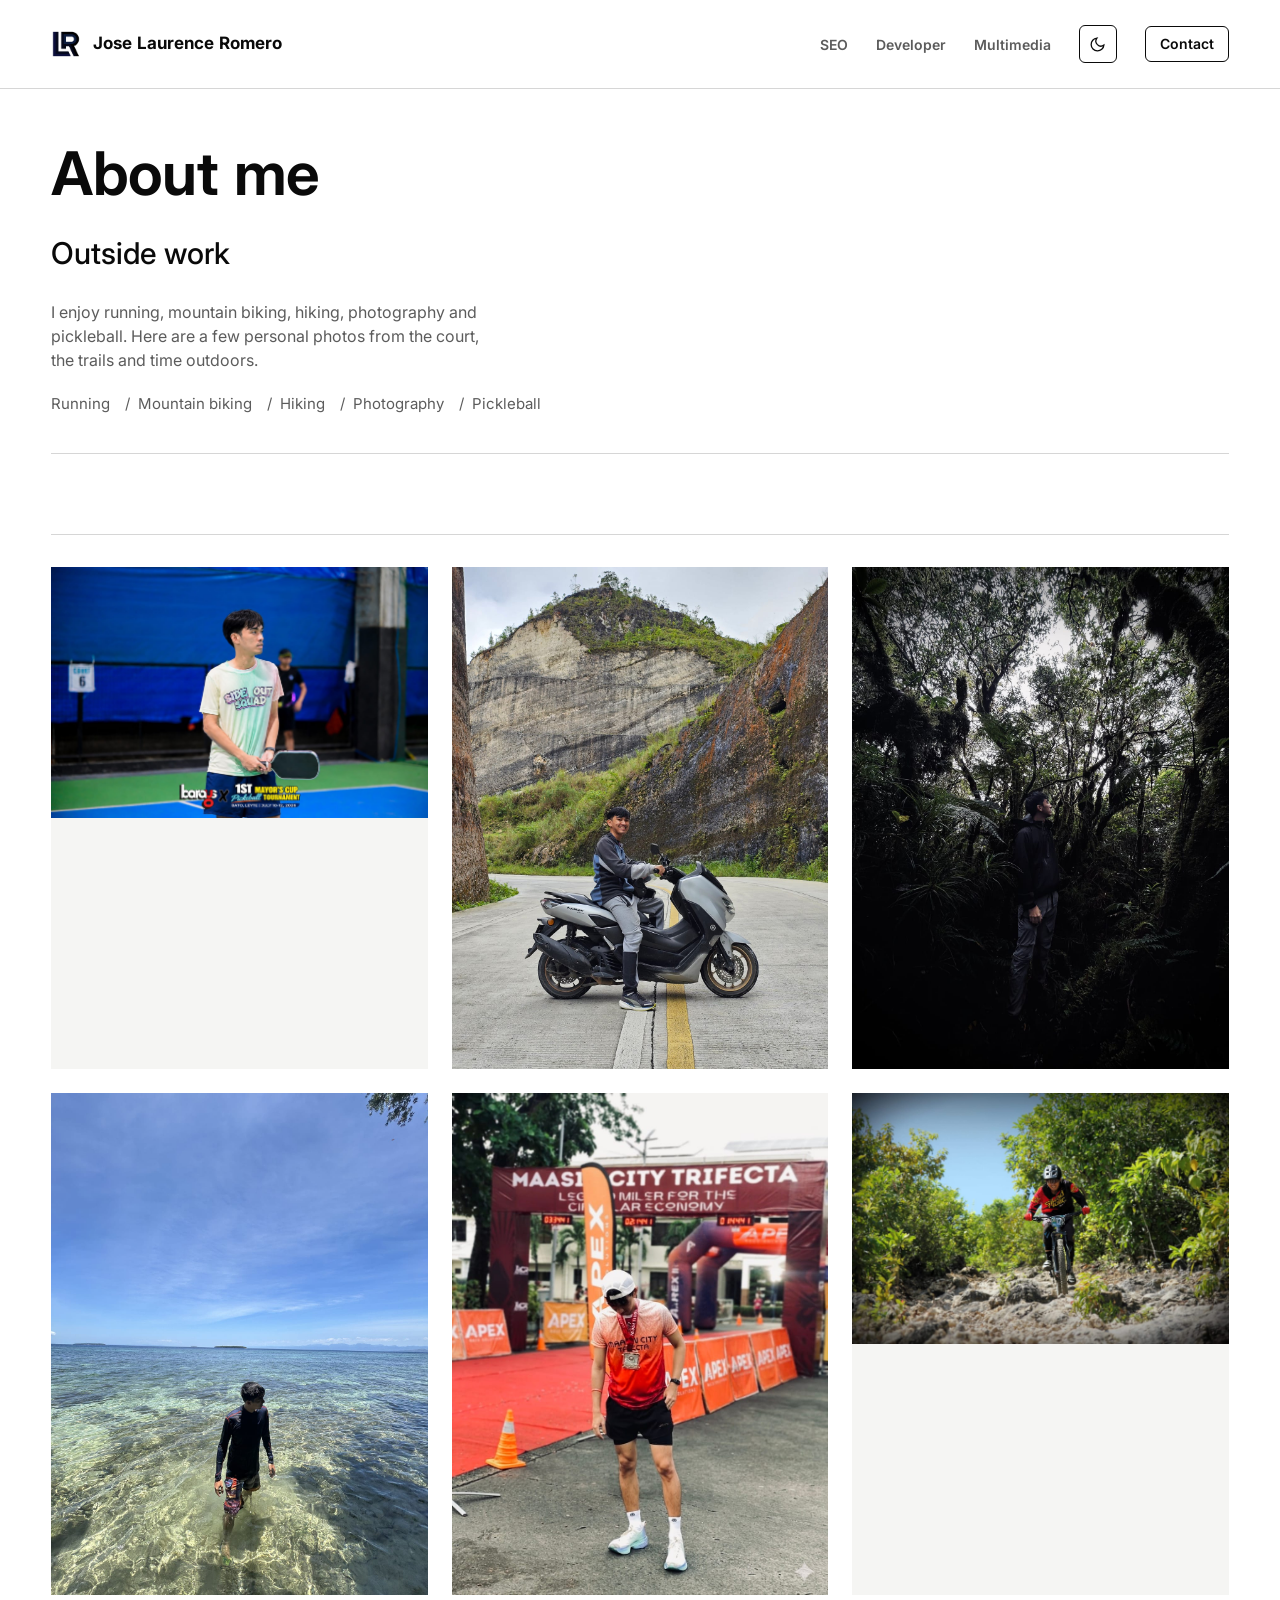
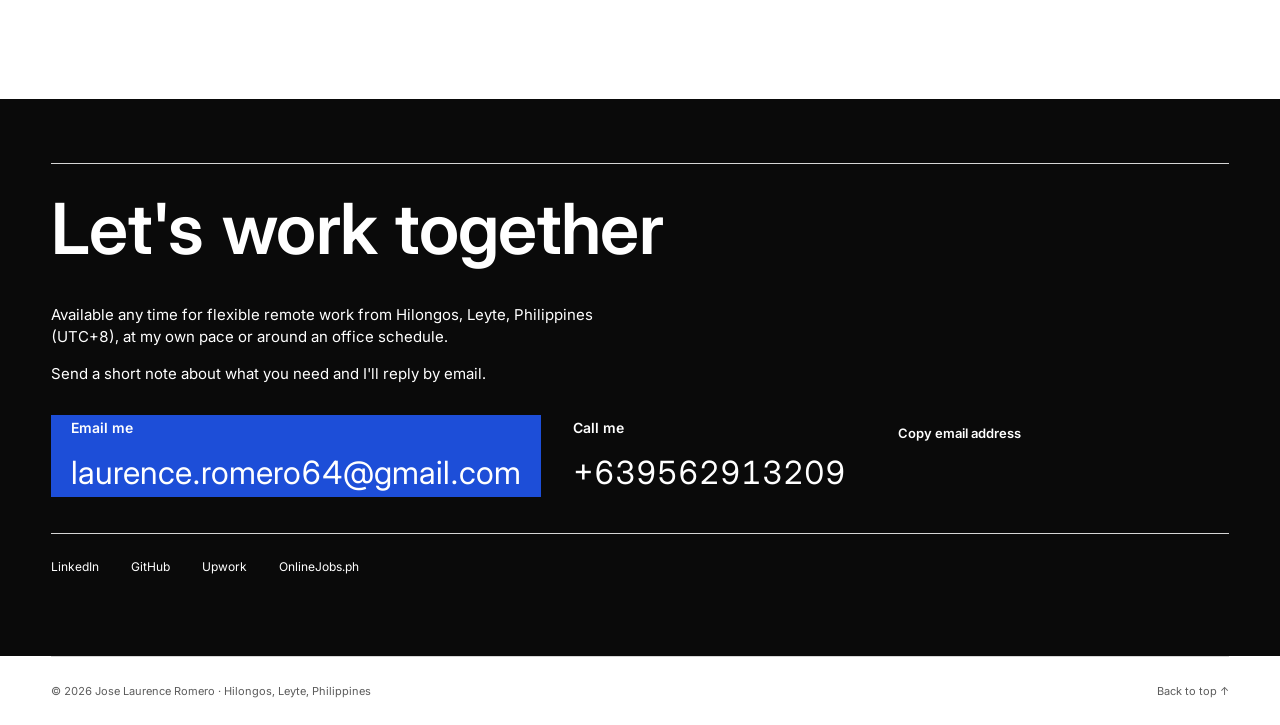
==== commit ca52b953: "logo update" ====
--- a/about/index.html
+++ b/about/index.html
@@ -17,13 +17,23 @@
   <link rel="stylesheet" href="https://fonts.googleapis.com/css2?family=Inter:wght@400;500;600;700;800&display=swap">
   <link rel="stylesheet" href="../style.css">
   <script data-shared-motion>try{var shared=JSON.parse(sessionStorage.getItem("portfolio-shared-role"));if(shared&&Date.now()-shared.time<10000&&shared.to===location.pathname&&["seo","dev","multimedia"].includes(shared.role))document.documentElement.dataset.sharedRole=shared.role}catch(e){}</script>
+  <link rel="icon" href="../favicon.ico" sizes="48x48">
+  <link rel="icon" type="image/png" sizes="32x32" href="../images/favicon/favicon-32.png">
+  <link rel="icon" type="image/png" sizes="192x192" href="../images/favicon/favicon-192.png">
+  <link rel="apple-touch-icon" href="../images/favicon/apple-touch-icon.png">
+  <link rel="icon" href="../favicon-dark.ico" sizes="48x48" media="(prefers-color-scheme: dark)">
+  <link rel="icon" href="../favicon.ico" sizes="48x48" media="(prefers-color-scheme: light)">
+  <link rel="icon" type="image/png" sizes="32x32" href="../images/favicon/favicon-dark-32.png" media="(prefers-color-scheme: dark)">
+  <link rel="icon" type="image/png" sizes="32x32" href="../images/favicon/favicon-32.png" media="(prefers-color-scheme: light)">
+  <meta name="theme-color" content="#ffffff" media="(prefers-color-scheme: light)">
+  <meta name="theme-color" content="#0b0b0c" media="(prefers-color-scheme: dark)">
 </head>
 <body data-view="about" data-root="..">
   <a class="skip" href="#main">Skip to content</a>
   <header class="nav" id="nav">
 
       <div class="wrap nav-in">
-        <a class="brand" href="../"><span class="mono">LR</span><span class="brand-name">Jose Laurence Romero</span></a>
+        <a class="brand" href="../" aria-label="Jose Laurence Romero home"><img class="brand-mark brand-mark-dark" src="../images/logo/logo-transparent.png" alt="Jose Laurence Romero"><img class="brand-mark brand-mark-light" src="../images/logo/logo-light.png" alt="" aria-hidden="true"><span class="brand-name">Jose Laurence Romero</span></a>
         <button class="burger" id="burger" aria-label="Open menu" aria-expanded="false" aria-controls="navlinks"><span></span><span></span></button>
         <nav class="links" id="navlinks">
           <div class="nav-pages">
--- a/style.css
+++ b/style.css
@@ -8,7 +8,6 @@
   --rule: var(--light-rule); --rule-strong: var(--ink); --accent: var(--light-accent); --surface: var(--light-surface);
   --bg: var(--paper); --text: var(--ink); --line: var(--rule); --card: var(--paper);
   --accent-soft: var(--surface); --inverse-accent: var(--dark-accent); --radius: 6px; --logo-filter: brightness(1);
-  --orange: #f97316; --orange-hover: #ea580c;
   --gutter: clamp(20px, 4vw, 56px); --gap: clamp(24px, 2vw, 32px);
   /* The --ease alias is reserved for the unchanged intro. */
   --ease: cubic-bezier(.22,.61,.36,1);
@@ -59,6 +58,8 @@
 .nav-in { display: flex; align-items: center; justify-content: space-between; gap: 32px; min-height: 88px; }
 .brand { display: flex; align-items: center; gap: 12px; flex-shrink: 0; font-size: 17px; font-weight: 700; letter-spacing: 0; }
 .mono { display: none; }
+.brand-mark { width: auto; height: 30px; flex: 0 0 auto; }
+.brand-mark-light { display: none; }
 .links, .nav-pages, .nav-actions { display: flex; align-items: center; gap: 28px; }
 .links a, .theme, .burger, .meta, .contact-link-label { font-size: 12px; font-weight: 600; letter-spacing: 0; text-transform: none; }
 .links a { position: relative; padding-block: 8px; color: var(--muted); white-space: nowrap; }
@@ -392,6 +393,13 @@
 .intro-node-dev { animation: intro-node-in var(--intro-traces) var(--ease) forwards, intro-dev var(--intro-merge) var(--ease) var(--intro-traces) forwards; }
 .intro-node-camera { animation: intro-node-in var(--intro-traces) var(--ease) forwards, intro-camera var(--intro-merge) var(--ease) var(--intro-traces) forwards; }
 .intro-monogram { opacity: 0; transform-origin: 300px 180px; animation: intro-logo var(--intro-merge) var(--ease) var(--intro-traces) forwards; }
+.intro-logo-light { display: none; }
+:root[data-theme="dark"] .brand-mark-dark, :root[data-theme="dark"] .intro-logo-dark { display: none; }
+:root[data-theme="dark"] .brand-mark-light, :root[data-theme="dark"] .intro-logo-light { display: block; }
+@media (prefers-color-scheme: dark) {
+  :root:not([data-theme="light"]) .brand-mark-dark, :root:not([data-theme="light"]) .intro-logo-dark { display: none; }
+  :root:not([data-theme="light"]) .brand-mark-light, :root:not([data-theme="light"]) .intro-logo-light { display: block; }
+}
 .intro-skip { position: fixed; z-index: 201; right: 24px; top: 24px; border: 1px solid var(--ink); border-radius: 999px; padding: 8px 20px; color: var(--ink); background: var(--paper); font: 16px/1.65 "Inter", system-ui, -apple-system, "Segoe UI", Roboto, sans-serif; cursor: pointer; }
 @keyframes intro-trace { to { stroke-dashoffset: 0; } }
 @keyframes intro-node-in { from { opacity: 0; } 65%, to { opacity: 1; } }
@@ -434,9 +442,6 @@
 .links a { font-size: 14px; }
 .theme, .burger { background: var(--surface); }
 .hero-portrait { margin-top: 12px; }
-.hero-proof { grid-column: 1 / -1; display: flex; flex-wrap: wrap; gap: 16px 32px; margin: 28px 0 12px; color: var(--muted); font-size: 14px; }
-.hero-proof a { text-decoration: underline; }
-.hero-proof a:hover { color: var(--accent); }
 .section { padding-block: 56px; }
 .cards { margin-top: 24px; }
 .role-card + .role-card { margin-top: 20px; }
@@ -500,7 +505,6 @@
   .hero-portrait { grid-column: 1 / 7; }
   .section { padding-block: 40px; }
   .about-grid, .two-col { gap: 44px; }
-  .hero-proof { display: grid; gap: 14px; margin-top: 8px; }
 }
 @media (max-width: 540px) {
   .hero h1 { letter-spacing: -.01em; }
@@ -527,6 +531,8 @@
 
 /* Shared motion. Layout values change instantly; only painted layers tween. */
 .nav { view-transition-name: site-header; }
+.links a.nav-contact { display: inline-flex; align-items: center; justify-content: center; min-height: 36px; padding: 0 14px; border: 1.5px solid var(--ink); border-radius: 6px; background: transparent; color: var(--ink); text-decoration: none; }
+.links a.nav-contact:hover { background: var(--surface); color: var(--ink); text-decoration: none; }
 ::view-transition-group(site-header), ::view-transition-new(site-header) { animation: none; }
 ::view-transition-old(site-header) { display: none; }
 :root.theme-changing .nav { view-transition-name: none; }
@@ -599,8 +605,6 @@
 /* Original monochrome SVG marks follow the theme; colored raster marks stay intact. */
 .tool-logo[src$=".png"], .tool-logo[src$=".webp"], .tool-logo[src$="/bing.svg"], .tool-logo[src$="/visualstudiocode.svg"], .tool-logo[src$="/microsoftcopilot.svg"] { filter: none; }
 .tool-logo[src$="/grandranker.webp"] { filter: var(--logo-filter); }
-.hero .btn.primary[href="#portfolios"] { background: var(--orange); color: var(--light-ink); }
-.hero .btn.primary[href="#portfolios"]:hover { background: var(--orange-hover); color: var(--light-ink); }
 @media (max-width: 540px) {
   .role-card { padding: 22px; }
   .project-body { --project-padding: 20px; }
@@ -617,46 +621,111 @@
 .tool-logo[src$="/capcut.svg"], .tool-logo[src$="/recharts.svg"] { filter: var(--logo-filter) drop-shadow(0 0 0 var(--ink)) drop-shadow(0 0 0 var(--ink)); }
 .tool-logo[src$="/recharts.svg"] { object-fit: cover; object-position: 70% center; }
 
-/* Native SEO charts: data ink, plain surfaces, one entrance per chart. */
-:root { --dur-chart: 900ms; }
-.seo-result-group { margin-block: 64px; }
-.seo-result-group > p { max-width: 78ch; }
-.seo-metric-stats { margin-block: 28px; }
-.seo-chart-block { padding: 24px; margin-top: 28px; background: var(--surface); border-radius: 6px; }
-.seo-chart-block h4 { margin: 0 0 18px; font-size: 1rem; }
-.seo-native-chart { position: relative; max-width: 900px; font-variant-numeric: tabular-nums; }
-.seo-native-chart:focus-visible { outline: 2px solid var(--accent); outline-offset: 5px; }
-.seo-native-chart svg { display: block; width: 100%; height: auto; overflow: visible; }
-.seo-native-chart text { fill: var(--ink); font-family: inherit; font-size: 18px; }
-.seo-native-chart .seo-axis { fill: var(--muted); font-size: 15px; }
-.seo-grid { stroke: var(--line); stroke-width: 1; }
-.seo-line { fill: none; stroke: var(--accent); stroke-width: 2.5; vector-effect: non-scaling-stroke; stroke-dasharray: 1; stroke-dashoffset: 0; }
-.seo-line.secondary { stroke: var(--muted); }
-.seo-native-chart .seo-end { fill: var(--accent); font-size: 17px; }
-.seo-native-chart .seo-end.secondary { fill: var(--muted); }
-.seo-bar { fill: var(--accent); transform-box: view-box; }
-.seo-bar.horizontal { transform-origin: 305px center; }
-.chart-ready .seo-line { transition: stroke-dashoffset var(--dur-chart) var(--ease-out); }
-.chart-ready .seo-bar { transition: transform var(--dur-chart) var(--ease-out); }
-.chart-ready:not(.chart-drawn) .seo-line { stroke-dashoffset: 1; }
+/* Shared contained buttons and compact SEO charts. */
+:root { --cta: #c2410c; --cta-hover: #9a3412; --cta-ink: #ffffff; }
+@media (prefers-color-scheme: dark) {
+  :root:not([data-theme="light"]) { --cta: #fb923c; --cta-hover: #fdba74; --cta-ink: #1a0f05; }
+}
+:root[data-theme="dark"] { --cta: #fb923c; --cta-hover: #fdba74; --cta-ink: #1a0f05; }
+.btn, .btn.ghost, .btn.primary, .project-view.btn { display: inline-flex; align-items: center; justify-content: center; gap: 8px; min-height: 44px; padding: 0 20px; border: 1.5px solid var(--ink); border-radius: 6px; background: transparent; color: var(--ink); font-size: 14px; font-weight: 600; line-height: 1.25; text-align: center; text-decoration: none; white-space: normal; cursor: pointer; transition: background-color 160ms var(--ease-out), color 160ms var(--ease-out), border-color 160ms var(--ease-out), transform 160ms var(--ease-out); }
+.btn--primary, .btn.primary { border-color: var(--accent); background: var(--accent); color: var(--paper); }
+:root:not([data-theme="dark"]) .btn--primary, :root:not([data-theme="dark"]) .btn.primary { color: #fff; }
+.btn--primary:hover, .btn.primary:hover { background: var(--accent); border-color: var(--accent); color: var(--paper); }
+:root:not([data-theme="dark"]) .btn--primary:hover, :root:not([data-theme="dark"]) .btn.primary:hover { color: #fff; }
+.btn--secondary, .btn.ghost, .project-view.btn { border-color: var(--ink); background: transparent; color: var(--ink); }
+.btn--secondary:hover, .btn.ghost:hover, .project-view.btn:hover { background: var(--surface); border-color: var(--ink); color: var(--ink); text-decoration: none; }
+.btn--cta, .btn--cta:hover { border-color: var(--cta); background: var(--cta); color: var(--cta-ink); }
+.btn--cta:hover { background: var(--cta-hover); border-color: var(--cta-hover); }
+.btn--sm { min-height: 36px; padding-inline: 14px; font-size: 13px; }
+.btn:active { transform: scale(.98); }
+.btn:focus-visible { outline: 2px solid var(--accent); outline-offset: 2px; }
+.theme, .burger, .lb-btn, .thesis-carousel-arrow { border: 1.5px solid var(--ink); background: var(--paper); }
+.tab { min-height: 40px; border: 1px solid var(--rule); border-radius: 6px; padding: 0 14px; }
+.hero .btn, .page-head .btn, .cta-box .btn { padding-inline: 20px; border-width: 1.5px; text-decoration: none; }
+.hero .btn.btn--primary, .hero .btn.btn--primary[href="#portfolios"] { border-color: var(--accent); background: var(--accent); color: var(--paper); }
+.hero .btn.btn--secondary { border-color: var(--ink); background: transparent; color: var(--ink); }
+.hero .btn.btn--secondary:hover { background: var(--surface); }
+.cta-box .btn { color: var(--paper); }
+.cta-box .btn--secondary { border-color: var(--paper); color: var(--paper); }
+.cta-box .btn--secondary:hover { background: color-mix(in srgb, var(--paper) 12%, transparent); border-color: var(--paper); color: var(--paper); }
+.cta-box .btn--primary { color: var(--paper); }
+.cta-box .btn.btn--primary { border-color: var(--accent); background: var(--accent); color: var(--paper); }
+.cta-box .btn.btn--primary:hover { background: var(--accent); border-color: var(--accent); color: var(--paper); }
+.cta-box .btn--cta { color: var(--cta-ink); }
+.cta-box .btn-row { flex-direction: row; flex-wrap: wrap; gap: 12px; }
+.hero .btn-row, .page-head .btn-row, .btn-row { gap: 12px; flex-wrap: wrap; }
+.role-go { grid-column: 2; justify-self: start; width: fit-content; }
+.switch { display: flex; flex-wrap: wrap; align-items: center; gap: 10px; margin-top: 18px; }
+.switch > span { margin-right: 4px; }
+.bookings-line { margin-top: 30px; font-size: 14px; }
+.seo-did-list { display: grid; gap: 12px; }
+.seo-did-list li { padding-bottom: 12px; border-bottom: 1px solid var(--rule); }
+.seo-skills-line { margin-top: 24px; }
+.client-review blockquote .review-clamp { display: -webkit-box; -webkit-box-orient: vertical; -webkit-line-clamp: 3; overflow: hidden; }
+.client-review details[open] .review-clamp { display: block; }
+.client-review details summary { width: fit-content; margin-top: 8px; color: var(--accent); cursor: pointer; font-size: 13px; }
+.client-review details[open] summary { margin-bottom: 8px; }
+.client-review .review-less { display: none; }
+.client-review details[open] .review-more { display: none; }
+.client-review details[open] .review-less { display: inline; }
+.client-review .review-full { display: none; }
+.client-review details[open] .review-full { display: block; }
+.seo-chart-block { padding: 24px 0; margin-top: 32px; background: transparent; border-radius: 0; border-block: 1px solid var(--rule); }
+.seo-chart-block h3 { margin-bottom: 18px; font-size: 20px; font-weight: 600; }
+.chart-tabs { display: inline-flex; gap: 4px; margin: 0 0 20px; padding: 3px; border: 1px solid var(--rule); border-radius: 6px; }
+.chart-tab { min-height: 36px; padding: 0 14px; border: 0; border-radius: 4px; background: transparent; color: var(--ink); cursor: pointer; }
+.chart-tab.is-active { background: var(--surface); }
+.chart-tab:focus-visible { outline: 2px solid var(--accent); outline-offset: 2px; }
+.seo-native-chart { position: relative; width: 100%; overflow: visible; }
+.seo-native-chart svg { width: 100%; height: auto; overflow: visible; }
+.seo-grid { stroke: var(--rule); stroke-width: 1; }
+.seo-axis, .seo-row-label { fill: var(--muted); font: 18px Inter, Arial, sans-serif; }
+.seo-value { fill: var(--ink); font: 18px Inter, Arial, sans-serif; }
+.seo-baseline { stroke: var(--rule-strong); stroke-width: 1; }
+.seo-week-bar { cursor: crosshair; outline: none; }
+.seo-week-bar:focus-visible rect { stroke: var(--ink); stroke-width: 2; }
+.seo-bar { fill: var(--accent); transform-box: fill-box; transform-origin: center bottom; }
+.seo-bar.is-partial { fill: url(#partial-hatch); }
+.seo-bar.horizontal { transform-origin: left center; }
+.chart-ready:not(.chart-drawn) .seo-bar:not(.horizontal) { transform: scaleY(0); }
 .chart-ready:not(.chart-drawn) .seo-bar.horizontal { transform: scaleX(0); }
-.chart-ready:not(.chart-drawn) .seo-bar.vertical { transform: scaleY(0); }
-.seo-tooltip { display: block; position: absolute; inset: auto 0 0; padding: 8px 10px; background: var(--paper); color: var(--ink); font-size: .85rem; pointer-events: none; }
+.chart-drawn .seo-bar:not(.horizontal) { transform: scaleY(var(--bar-scale, 1)); }
+.chart-drawn .seo-bar.horizontal { transform: scaleX(var(--bar-scale, 1)); }
+.chart-chart-switching .seo-bar { transition-duration: 400ms; }
+.chart-ready:not(.chart-drawn) .seo-bar { transform: scaleY(0); }
+.chart-drawn .seo-bar { transition: transform 600ms var(--ease-out); transition-delay: var(--bar-delay, 0ms); }
+.seo-week-bar rect { transform-origin: center bottom; }
+.seo-bar.is-highlight { fill: var(--accent); }
+.seo-bar.is-muted { fill: var(--muted); }
+.seo-tooltip { position: absolute; inset: auto auto 0 0; padding: 8px 10px; background: var(--paper); border: 1px solid var(--rule); color: var(--ink); font-size: 13px; pointer-events: none; }
 .seo-tooltip[hidden] { display: none; }
-.chart-caption { margin-top: 14px; }
-.chart-caption a { text-decoration: underline; }
+.chart-caption, .seo-ai-summary { margin-top: 14px; font-size: 14px; }
+.seo-ai-charts { display: grid; grid-template-columns: repeat(2, minmax(0,1fr)); gap: 32px; }
+.seo-small-chart { min-width: 0; margin-top: 20px; }
+.seo-small-chart svg { overflow: visible; }
+.seo-horizontal-row { outline: none; }
+.seo-horizontal-row:focus-visible rect { stroke: var(--ink); stroke-width: 2; }
+.seo-result-group { margin-block: 56px; }
+.thesis-summary { margin-bottom: 20px; font-size: 16px; font-weight: 600; }
+.thesis-accordion { margin-top: 18px; padding: 16px 0; border-block: 1px solid var(--rule); }
+.thesis-accordion > summary { width: fit-content; cursor: pointer; font-size: 18px; font-weight: 600; }
+.thesis-accordion[open] > summary { margin-bottom: 18px; }
+.thesis-formula-details { margin-block: 22px; }
+.thesis-validation-details .thesis-results-copy { margin-top: 16px; }
 @media (max-width: 540px) {
-  .seo-chart-block { padding: 14px 10px; }
-  .seo-native-chart text { font-size: 28px; }
-  .seo-native-chart .seo-axis { font-size: 28px; }
-  .seo-native-chart .seo-end { font-size: 26px; }
-  .seo-result-group { margin-block: 48px; }
+  .seo-ai-charts { grid-template-columns: minmax(0,1fr); gap: 4px; }
+  .seo-chart-block { padding: 20px 0; }
+  .seo-axis, .seo-value { font-size: 30px; }
+  .seo-row-label { font-size: 24px; }
+  .seo-small-chart svg { width: 100%; }
+  .seo-row-label { font-size: 13px; }
+  .role-go { grid-column: 2; }
 }
 @media (prefers-reduced-motion: reduce) {
-  .seo-native-chart .seo-line { stroke-dashoffset: 0 !important; transition: none !important; }
-  .seo-native-chart .seo-bar { transform: none !important; transition: none !important; }
-}
-
+  .chart-ready .seo-bar { transform: none !important; transition: none !important; }
+  .btn { transition: none; }
+  .btn:active { transform: none; }
+}
 
 /* Restored HEAD separators; keep the current typography, boxes and motion. */
 .nav { border-bottom: 1px solid var(--rule); }
